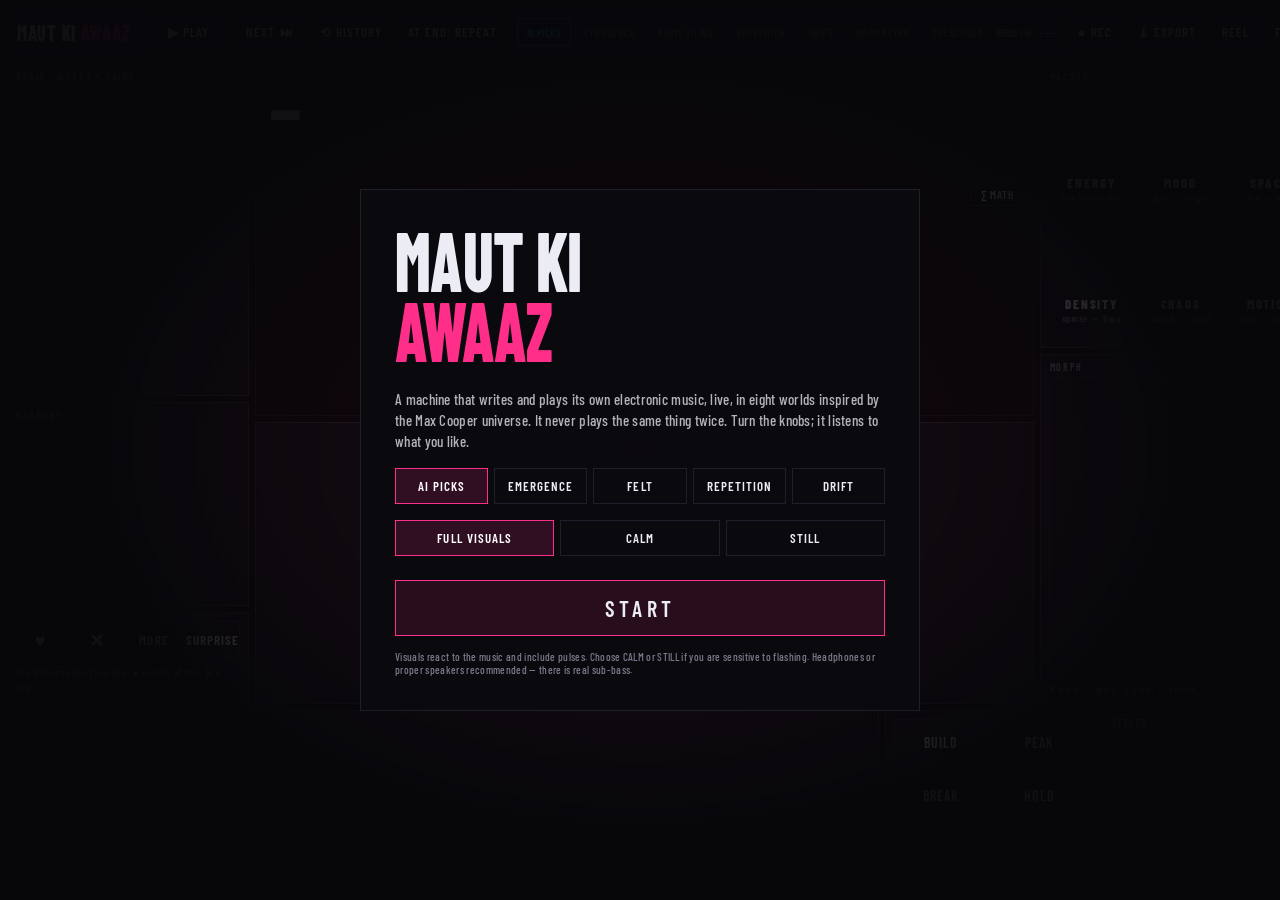
==== index.html @ 419766b1 "MATH view: fits one frame (no scrollbar), 5×2 grid scaled to the box, live per-frame numbers (interp" ====
<!doctype html>
<html lang="en">
<head>
<meta charset="utf-8">
<meta name="viewport" content="width=device-width, initial-scale=1">
<title>Maut ki Awaaz</title>
<link rel="stylesheet" href="css/fonts.css">
<style>
:root{
  --bg:#07070a; --panel:rgba(14,14,20,.74); --panel2:rgba(20,20,28,.86); --line:#1f1f2b; --ink:#ececf4; --dim:#7a7a8c; --hot:#ff2e88; --cyan:#22e5ff; --warn:#ffd23f;
  --f:'Barlow Condensed','Arial Narrow','Roboto Condensed',sans-serif; --m:'Space Mono',ui-monospace,monospace;
}
*{box-sizing:border-box;margin:0;padding:0}
html,body{height:100%;background:var(--bg);color:var(--ink);font-family:var(--f);overflow:hidden;user-select:none;-webkit-user-select:none}
button{font-family:var(--f);color:var(--ink);background:none;border:1px solid var(--line);cursor:pointer;letter-spacing:.08em;text-transform:uppercase;font-weight:600}
button:hover{border-color:rgba(255,255,255,.3)} button:focus-visible,input:focus-visible{outline:2px solid var(--cyan);outline-offset:2px}
button.on{border-color:var(--hot);color:#fff;background:rgba(255,46,136,.16)}
#field{position:fixed;inset:0;width:100vw;height:100vh;z-index:0;display:block}
#app{position:relative;z-index:1;height:100vh;display:grid;grid-template-rows:52px minmax(0,1fr) 118px 60px;gap:6px;padding:6px}
.pan{background:var(--panel);border:1px solid var(--line);position:relative;min-height:0;min-width:0;transition:border-color .25s}
.pan.bar-sweep{border-color:color-mix(in srgb,var(--hot) 45%,var(--line))}
.lab{position:absolute;top:6px;left:9px;font-size:10px;letter-spacing:.16em;color:var(--dim);font-weight:600;z-index:3;pointer-events:none}
canvas{display:block;width:100%;height:100%}
/* top bar */
#top{display:flex;align-items:center;gap:10px;padding:0 10px;background:var(--panel2);border:1px solid var(--line)}
#logo{font-weight:800;font-size:22px;letter-spacing:.04em;transform:scaleY(1.3);transform-origin:center;white-space:nowrap;margin-right:6px}
#logo b{color:var(--hot);font-weight:800}
#top .grp{display:flex;gap:6px;align-items:center}
#top button{height:34px;padding:0 12px;font-size:13px}
#play{min-width:84px}
.num{font-family:var(--m);font-variant-numeric:tabular-nums;font-size:12px;color:var(--ink);white-space:nowrap}
.num i{color:var(--dim);font-style:normal}
#worlds{display:flex;gap:3px;overflow-x:auto;scrollbar-width:none;flex:1;min-width:0}
#worlds::-webkit-scrollbar{display:none}
#worlds button{height:28px;padding:0 6px;font-size:11px;letter-spacing:.04em;white-space:nowrap;border-color:transparent;color:var(--dim)}
#worlds button.cur{color:#fff;border-color:var(--hot)}
#worlds button.pick{color:var(--cyan);border-color:rgba(34,229,255,.5)}
.sp{flex:1}
/* main */
#main{display:grid;grid-template-columns:clamp(220px,19vw,300px) minmax(0,1fr) clamp(250px,22vw,330px);gap:6px;min-height:0}
#left,#right{display:grid;gap:6px;min-height:0}
#left{grid-template-rows:minmax(0,1fr) minmax(170px,32%) auto}
#right{grid-template-rows:auto minmax(0,1fr)}
#center{display:grid;grid-template-rows:minmax(0,1.25fr) minmax(190px,1fr);gap:6px;min-height:0}
#hero{background:transparent;border-color:rgba(255,255,255,.06)}
#heroTxt{position:absolute;left:0;top:0;z-index:3;pointer-events:none;padding:12px 40px 14px 14px;background:linear-gradient(100deg,rgba(7,7,10,.78) 0%,rgba(7,7,10,.5) 65%,rgba(7,7,10,0) 100%)}
#secName{font-size:52px;font-weight:800;letter-spacing:-.01em;line-height:.9;transform:scaleY(1.32);transform-origin:top left;text-transform:uppercase;text-shadow:0 0 30px rgba(0,0,0,.6)}
#worldName{font-size:14px;letter-spacing:.22em;color:var(--hot);font-weight:600;margin-top:22px}
#worldDesc{font-size:13px;color:rgba(236,236,244,.7);letter-spacing:.06em;margin-top:2px}
#chordNow{font-family:var(--m);font-size:12px;color:var(--cyan);margin-top:8px}
#brain{position:absolute;inset:0;overflow:hidden;padding:24px 10px 8px;font-size:12.5px;line-height:1.35;-webkit-mask-image:linear-gradient(#000 75%,transparent);mask-image:linear-gradient(#000 75%,transparent)}
.bl{display:flex;gap:8px;padding:3px 0;border-bottom:1px solid rgba(255,255,255,.04);animation:fadeIn .3s}
.bl .bt{font-family:var(--m);font-size:10px;color:var(--dim);flex:none;padding-top:2px}
.bl.ai .bx{color:var(--hot)} .bl.sec .bx{color:#fff;font-weight:600;letter-spacing:.04em} .bl.you .bx{color:var(--cyan)}
@keyframes fadeIn{from{opacity:0;transform:translateX(-4px)}to{opacity:1}}
#taste{padding:8px;display:grid;grid-template-columns:1fr 1fr 1fr 1fr;gap:5px}
#taste button{height:38px;font-size:13px}
#taste .big{font-size:18px}
#learn{grid-column:1/-1;overflow:hidden;max-height:44px;font-size:11px;color:var(--dim);line-height:1.3;min-height:28px;padding-top:2px;letter-spacing:.03em}
#learn b{color:var(--ink);font-weight:600}
/* macros */
#macros{padding:22px 8px 22px;display:grid;grid-template-columns:repeat(3,minmax(0,1fr));gap:4px}
.knob{position:relative;text-align:center;min-width:0}
#macroHelp{position:absolute;left:8px;right:8px;bottom:5px;font-size:11px;color:var(--cyan);letter-spacing:.04em;white-space:nowrap;overflow:hidden;text-overflow:ellipsis;opacity:0;transition:opacity .15s;pointer-events:none}
#macroHelp.on{opacity:1}
.knob canvas{height:88px;touch-action:none;cursor:ns-resize}
.knob .kn{font-size:13px;font-weight:700;letter-spacing:.14em}
.knob .kd{font-size:10px;color:var(--dim);letter-spacing:.05em;height:13px;white-space:nowrap;overflow:hidden;text-overflow:ellipsis}
.knob input{position:absolute;opacity:0;pointer-events:none;width:1px;height:1px}
#xyWrap{padding:22px 8px 8px;display:flex;flex-direction:column}
#xy{flex:1;min-height:100px;touch-action:none;cursor:crosshair;border:1px solid rgba(255,255,255,.06)}
#xyNote{font-size:10px;color:var(--dim);padding-top:4px;letter-spacing:.05em}
/* bottom */
#bottom{display:grid;grid-template-columns:minmax(0,1fr) auto 150px 64px;gap:6px;min-height:0}
#strips{display:flex;gap:4px;padding:6px;overflow:hidden}
.strip{flex:1;min-width:52px;max-width:110px;border:1px solid rgba(255,255,255,.06);display:grid;grid-template-rows:auto 1fr auto;padding:4px;gap:3px;background:rgba(255,255,255,.015);transition:border-color .15s}
.strip.flash{border-color:var(--hot)}
.strip .sn{font-size:12px;font-weight:700;letter-spacing:.1em;white-space:nowrap;overflow:hidden}
.strip .sp2{font-size:9px;color:var(--dim);font-family:var(--m);white-space:nowrap;overflow:hidden;text-overflow:ellipsis}
.strip canvas{height:100%;min-height:20px}
.strip .sb{display:flex;gap:2px}
.strip .sb button{flex:1;height:20px;font-size:10px;padding:0;letter-spacing:0}
.strip.off{opacity:.42}
#nudges{display:grid;grid-template-columns:repeat(2,1fr);gap:5px;padding:8px;width:210px}
#nudges button{font-size:14px;height:auto}
#nudges button.q{border-color:var(--cyan);color:var(--cyan)}
#arc{grid-row:4}
/* gate */
#gate{position:fixed;inset:0;z-index:20;display:flex;align-items:center;justify-content:center;background:radial-gradient(ellipse at center,rgba(255,46,136,.08),rgba(7,7,10,.96) 60%)}
#gate .card{width:min(560px,92vw);padding:34px;border:1px solid var(--line);background:rgba(10,10,15,.92)}
#gate h1{font-size:64px;font-weight:800;line-height:.85;transform:scaleY(1.3);transform-origin:top left;letter-spacing:-.01em;margin-bottom:56px}
#gate h1 b{color:var(--hot)}
#gate p{color:rgba(236,236,244,.75);font-size:15px;line-height:1.4;letter-spacing:.02em;margin-bottom:14px}
#gate .row{display:flex;gap:6px;margin:16px 0}
#gate .row button{flex:1;height:36px;font-size:13px}
#go{width:100%;height:56px;font-size:22px;letter-spacing:.2em;border-color:var(--hot);background:rgba(255,46,136,.12);margin-top:8px}
#gate small{display:block;color:var(--dim);font-size:11px;margin-top:14px;letter-spacing:.03em}
#endWarn{position:absolute;right:110px;top:14px;z-index:4;padding:7px 12px;background:rgba(7,7,10,.9);border:1px solid var(--hot);color:#fff;font-size:14px;font-weight:700;letter-spacing:.08em;opacity:0;transition:opacity .3s;pointer-events:none;animation:pulse 1s infinite alternate}
#endWarn.on{opacity:1}
@keyframes pulse{from{border-color:var(--hot)}to{border-color:rgba(255,255,255,.2)}}
#hist{position:fixed;top:56px;left:300px;z-index:14;width:330px;max-height:65vh;overflow:auto;background:rgba(10,10,15,.97);border:1px solid var(--line);display:none;padding:6px}
#hist.open{display:block}
#hist .hh{font-size:10px;letter-spacing:.16em;color:var(--dim);padding:4px 6px 8px}
#hist .hi{display:block;width:100%;text-align:left;padding:7px 8px;margin-bottom:3px;border-color:rgba(255,255,255,.06);text-transform:none;letter-spacing:.02em}
#hist .hi b{display:block;font-size:14px;letter-spacing:.08em}
#hist .hi span{font-family:var(--m);font-size:10px;color:var(--dim);font-weight:400}
#hist .hi.cur{border-color:var(--hot)}
#hist .hi.empty{color:var(--dim);font-size:12px;padding:10px}
#hero.mathmode #worldDesc,#hero.mathmode #chordNow{display:none}
#mathBtn{position:absolute;right:8px;top:calc(42% - 30px);z-index:5;height:24px;padding:0 10px;font-size:11px;background:rgba(7,7,10,.85)}
#math{position:absolute;left:0;right:0;top:42%;bottom:0;z-index:3;display:none;container-type:size;grid-template-columns:repeat(4,minmax(0,1fr)) minmax(0,1.35fr);grid-template-rows:repeat(2,minmax(0,1fr));overflow:hidden;background:linear-gradient(rgba(7,7,10,.62),rgba(7,7,10,.88));border-top:1px solid var(--line);font-family:var(--m);padding:4px 0 2px;font-size:clamp(8px,min(.82cqw,6.4cqh),11.5px);line-height:1.34}
#math.on{display:grid}
#math .mc{padding:0 8px;border-right:1px solid rgba(255,255,255,.06);min-width:0;min-height:0;overflow:hidden}
#math .mc:nth-child(n+6){border-top:1px solid rgba(255,255,255,.06);padding-top:2px}
#math .mc.vv{grid-column:5;grid-row:1 / span 2;border-right:0}
#math .mc.w2{grid-column:span 2}
#math h5{font-family:var(--f);font-size:1.05em;font-weight:700;letter-spacing:.12em;color:var(--cyan);margin-bottom:1px;white-space:nowrap;overflow:hidden}
#math p{white-space:nowrap;overflow:hidden;text-overflow:ellipsis;color:rgba(236,236,244,.42)}
#math p.xl{font-size:1.9em;line-height:1.05;letter-spacing:-.02em}
#math .rawg{display:grid;grid-template-columns:repeat(2,minmax(0,1fr));column-gap:6px}
#math b{color:#fff;font-weight:700;font-variant-numeric:tabular-nums}
#math b.c{color:var(--hot);text-shadow:0 0 8px var(--hot)}
#math i{color:var(--cyan);font-style:normal;font-weight:700;opacity:.85}
#math sup,#math sub{font-size:.75em;line-height:0}
#math span.on{color:#fff} #math span.off{color:rgba(236,236,244,.3)}
/* toast / export */
#toast{position:fixed;left:50%;bottom:86px;transform:translateX(-50%);z-index:15;padding:10px 16px;background:rgba(10,10,15,.95);border:1px solid var(--hot);font-size:14px;letter-spacing:.05em;opacity:0;transition:opacity .3s;pointer-events:none}
#toast.show{opacity:1}
/* reel */
#reel{position:fixed;inset:0;z-index:12;background:#000;display:none;align-items:center;justify-content:center}
#reel.show{display:flex}
#reelCv{height:100vh;width:calc(100vh * 9 / 16);max-width:100vw}
#reelBar{position:fixed;top:10px;right:10px;display:flex;gap:6px;z-index:13}
#reelBar button{height:32px;padding:0 12px;background:rgba(0,0,0,.6)}
body.idle #app .pan:not(#hero),body.idle #top{opacity:.35;transition:opacity 1.2s}
body:not(.idle) #app .pan,body:not(.idle) #top{transition:opacity .2s}
@media (max-width:1500px){#keyTxt{display:none}#logo{font-size:18px}#top .num i{display:none}#top button{padding:0 9px}}
@media (max-width:1100px){#left{display:none}#main{grid-template-columns:minmax(0,1fr) 270px}}
</style>
</head>
<body>
<canvas id="field"></canvas>
<div id="app">
  <div id="top">
    <div id="logo">MAUT KI <b>AWAAZ</b></div>
    <div class="grp"><button id="play" title="Space">▶ PLAY</button><button id="next" title="N — next piece now">NEXT ⏭</button><button id="histBtn" title="every piece you heard — click one to bring it back exactly">⟲ HISTORY</button><button id="endMode">AT END: REPEAT</button></div>
    <div id="worlds" role="group" aria-label="worlds"></div>
    <div class="grp"><span class="num" id="clock"><i>BAR</i> 000:0</span><span class="num" id="bpm"><i>BPM</i> ---</span><span class="num" id="keyTxt"><i>KEY</i> --</span></div>
    <div class="grp"><button id="rec" title="record what you hear (WAV)">● REC</button><button id="export" title="render this whole piece to WAV">⤓ EXPORT</button><button id="reelBtn" title="R — 9:16 visual for reels">REEL</button><button id="mode" title="V — visual intensity">FULL</button></div>
  </div>
  <div id="main">
    <div id="left">
      <div class="pan"><div class="lab">BRAIN · WHAT I'M DOING</div><div id="brain"></div></div>
      <div class="pan"><div class="lab">HARMONY</div><canvas id="wheel"></canvas></div>
      <div class="pan" id="taste"><button id="like" class="big" title="L — I like this">♥</button><button id="skip" class="big" title="X — skip">✕</button><button id="more" title="more like this">MORE</button><button id="surprise" title="surprise me">SURPRISE</button><div id="learn">The AI learns what you like: ♥ = more of this, ✕ = skip.</div></div>
    </div>
    <div id="center">
      <div class="pan" id="hero"><canvas id="heroCv"></canvas><div id="math"></div><button id="mathBtn" title="M — show the live math inside the engine">∑ MATH</button><div id="endWarn"></div><div id="heroTxt"><div id="secName">—</div><div id="worldName"></div><div id="worldDesc"></div><div id="chordNow"></div></div></div>
      <div class="pan"><canvas id="lanes"></canvas></div>
    </div>
    <div id="right">
      <div class="pan"><div class="lab">MACROS</div><div id="macros"></div><div id="macroHelp"></div></div>
      <div class="pan" id="xyWrap"><div class="lab">MORPH</div><canvas id="xy"></canvas><div id="xyNote">X: warm → glass · Y: clean → broken</div></div>
    </div>
  </div>
  <div id="bottom">
    <div class="pan" id="strips"></div>
    <div class="pan" id="nudges"><button data-n="build" title="B">BUILD</button><button data-n="peak" title="P">PEAK</button><button data-n="break" title="K">BREAK</button><button data-n="hold" title="H">HOLD</button></div>
    <div class="pan"><div class="lab">STEREO</div><canvas id="gonio"></canvas></div>
    <div class="pan"><canvas id="meter"></canvas></div>
  </div>
  <div class="pan" id="arcP"><canvas id="arc"></canvas></div>
</div>
<div id="gate"><div class="card">
  <h1>MAUT KI<br><b>AWAAZ</b></h1>
  <p>A machine that writes and plays its own electronic music, live, in eight worlds inspired by the Max Cooper universe. It never plays the same thing twice. Turn the knobs; it listens to what you like.</p>
  <div class="row" id="gateWorlds"></div>
  <div class="row"><button data-m="FULL" class="on">FULL VISUALS</button><button data-m="CALM">CALM</button><button data-m="STILL">STILL</button></div>
  <button id="go">START</button>
  <small>Visuals react to the music and include pulses. Choose CALM or STILL if you are sensitive to flashing. Headphones or proper speakers recommended — there is real sub-bass.</small>
</div></div>
<div id="reel"><canvas id="reelCv"></canvas><div id="reelBar"><button id="reelRec">● RECORD VIDEO</button><button id="reelExit">EXIT</button></div></div>
<div id="hist"><div class="hh">HISTORY · click to bring a piece back</div><div id="histList"></div></div>
<div id="toast"></div>
<script src="js/engine/00-util.js"></script>
<script src="js/engine/10-dsp.js"></script>
<script src="js/engine/20-drums.js"></script>
<script src="js/engine/21-synth.js"></script>
<script src="js/engine/22-fx.js"></script>
<script src="js/engine/25-inst.js"></script>
<script src="js/engine/30-mixer.js"></script>
<script src="js/engine/40-theory.js"></script>
<script src="js/engine/50-parts.js"></script>
<script src="js/engine/55-composer.js"></script>
<script src="js/engine/58-target.js"></script>
<script src="js/engine/59-norm.js"></script>
<script src="js/engine/60-worlds.js"></script>
<script src="js/engine/80-engine.js"></script>
<script src="js/ui/host.js"></script>
<script src="js/ui/ai.js"></script>
<script src="js/ui/viz.js"></script>
<script src="js/ui/reel.js"></script>
<script src="js/ui/mathview.js"></script>
<script src="js/ui/app.js"></script>
</body>
</html>
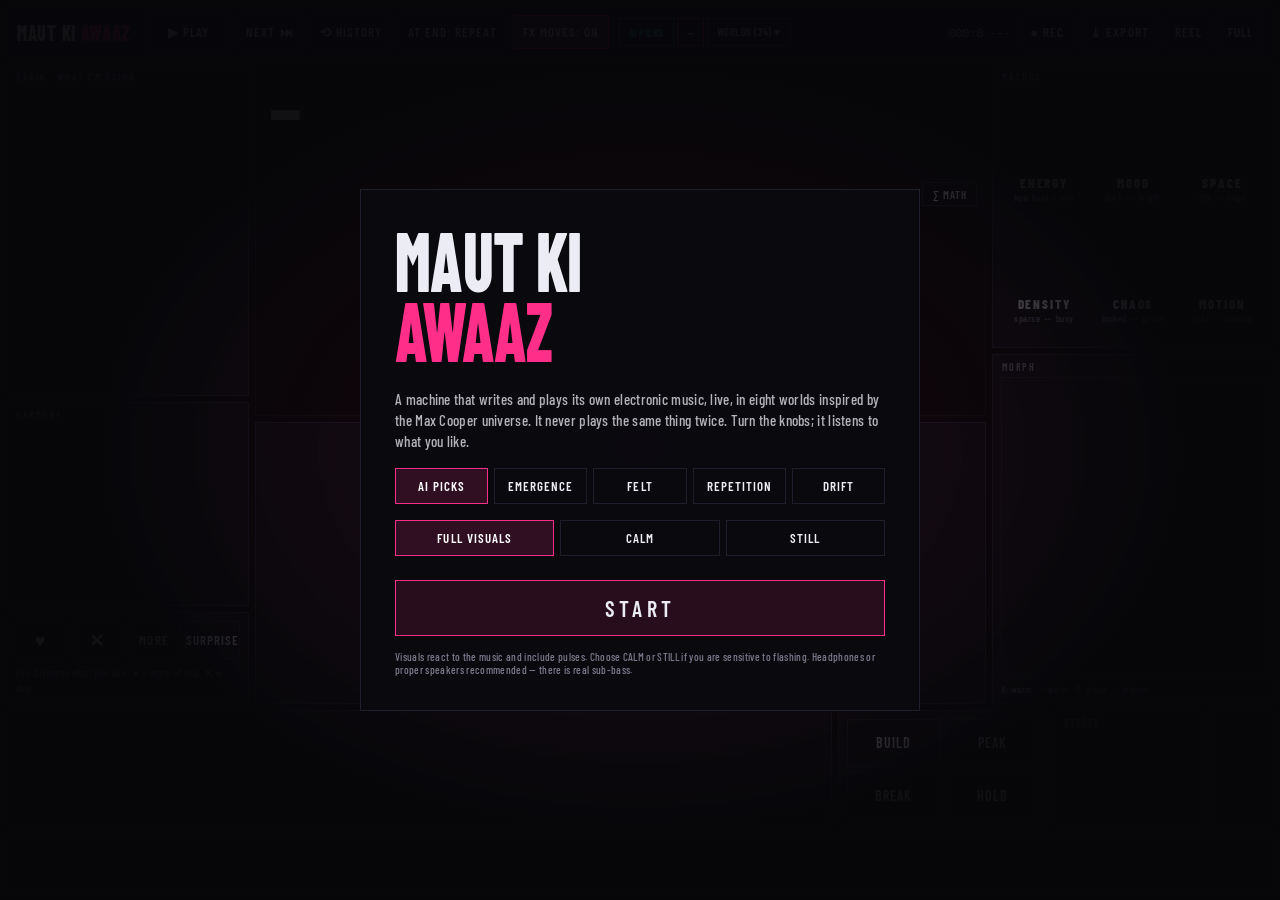
==== commit 0c045d86: "v2 (built on top of v1): 16 new worlds, new effects (granular, shimmer, reverse delay, freq shifter," ====
--- a/index.html
+++ b/index.html
@@ -123,6 +123,17 @@
 #math i{color:var(--cyan);font-style:normal;font-weight:700;opacity:.85}
 #math sup,#math sub{font-size:.75em;line-height:0}
 #math span.on{color:#fff} #math span.off{color:rgba(236,236,244,.3)}
+#wpop{position:fixed;top:56px;left:50%;transform:translateX(-50%);z-index:14;width:min(980px,94vw);max-height:78vh;overflow:auto;background:rgba(10,10,15,.97);border:1px solid var(--line);display:none;padding:10px}
+#wpop.open{display:block}
+#wpop .wh{font-size:11px;letter-spacing:.18em;color:var(--dim);padding:6px 4px}
+#wpop .wg{display:grid;grid-template-columns:repeat(auto-fill,minmax(210px,1fr));gap:5px;margin-bottom:8px}
+#wpop .wi{text-align:left;padding:8px 10px;text-transform:none;letter-spacing:.02em;border-color:rgba(255,255,255,.07);display:flex;flex-direction:column;gap:2px}
+#wpop .wi b{font-size:16px;letter-spacing:.08em}
+#wpop .wi span{font-size:12px;color:rgba(236,236,244,.75);font-weight:500}
+#wpop .wi i{font-size:10px;color:var(--dim);font-style:normal;font-family:var(--m);font-weight:400}
+#wpop .wi.cur{border-color:var(--hot)}
+#worlds button.cur{color:#fff}
+#worldsBtn{color:#fff!important;border-color:rgba(255,255,255,.25)!important}
 /* toast / export */
 #toast{position:fixed;left:50%;bottom:86px;transform:translateX(-50%);z-index:15;padding:10px 16px;background:rgba(10,10,15,.95);border:1px solid var(--hot);font-size:14px;letter-spacing:.05em;opacity:0;transition:opacity .3s;pointer-events:none}
 #toast.show{opacity:1}
@@ -132,8 +143,6 @@
 #reelCv{height:100vh;width:calc(100vh * 9 / 16);max-width:100vw}
 #reelBar{position:fixed;top:10px;right:10px;display:flex;gap:6px;z-index:13}
 #reelBar button{height:32px;padding:0 12px;background:rgba(0,0,0,.6)}
-body.idle #app .pan:not(#hero),body.idle #top{opacity:.35;transition:opacity 1.2s}
-body:not(.idle) #app .pan,body:not(.idle) #top{transition:opacity .2s}
 @media (max-width:1500px){#keyTxt{display:none}#logo{font-size:18px}#top .num i{display:none}#top button{padding:0 9px}}
 @media (max-width:1100px){#left{display:none}#main{grid-template-columns:minmax(0,1fr) 270px}}
 </style>
@@ -143,7 +152,7 @@
 <div id="app">
   <div id="top">
     <div id="logo">MAUT KI <b>AWAAZ</b></div>
-    <div class="grp"><button id="play" title="Space">▶ PLAY</button><button id="next" title="N — next piece now">NEXT ⏭</button><button id="histBtn" title="every piece you heard — click one to bring it back exactly">⟲ HISTORY</button><button id="endMode">AT END: REPEAT</button></div>
+    <div class="grp"><button id="play" title="Space">▶ PLAY</button><button id="next" title="N — next piece now">NEXT ⏭</button><button id="histBtn" title="every piece you heard — click one to bring it back exactly">⟲ HISTORY</button><button id="endMode">AT END: REPEAT</button><button id="fxBtn" class="on">FX MOVES: ON</button></div>
     <div id="worlds" role="group" aria-label="worlds"></div>
     <div class="grp"><span class="num" id="clock"><i>BAR</i> 000:0</span><span class="num" id="bpm"><i>BPM</i> ---</span><span class="num" id="keyTxt"><i>KEY</i> --</span></div>
     <div class="grp"><button id="rec" title="record what you hear (WAV)">● REC</button><button id="export" title="render this whole piece to WAV">⤓ EXPORT</button><button id="reelBtn" title="R — 9:16 visual for reels">REEL</button><button id="mode" title="V — visual intensity">FULL</button></div>
@@ -180,6 +189,7 @@
   <small>Visuals react to the music and include pulses. Choose CALM or STILL if you are sensitive to flashing. Headphones or proper speakers recommended — there is real sub-bass.</small>
 </div></div>
 <div id="reel"><canvas id="reelCv"></canvas><div id="reelBar"><button id="reelRec">● RECORD VIDEO</button><button id="reelExit">EXIT</button></div></div>
+<div id="wpop"><div id="wgrid"></div></div>
 <div id="hist"><div class="hh">HISTORY · click to bring a piece back</div><div id="histList"></div></div>
 <div id="toast"></div>
 <script src="js/engine/00-util.js"></script>
@@ -187,14 +197,19 @@
 <script src="js/engine/20-drums.js"></script>
 <script src="js/engine/21-synth.js"></script>
 <script src="js/engine/22-fx.js"></script>
+<script src="js/engine/23-fx2.js"></script>
+<script src="js/engine/24-synth2.js"></script>
 <script src="js/engine/25-inst.js"></script>
 <script src="js/engine/30-mixer.js"></script>
 <script src="js/engine/40-theory.js"></script>
 <script src="js/engine/50-parts.js"></script>
+<script src="js/engine/51-parts2.js"></script>
 <script src="js/engine/55-composer.js"></script>
+<script src="js/engine/56-moves.js"></script>
 <script src="js/engine/58-target.js"></script>
 <script src="js/engine/59-norm.js"></script>
 <script src="js/engine/60-worlds.js"></script>
+<script src="js/engine/61-worlds2.js"></script>
 <script src="js/engine/80-engine.js"></script>
 <script src="js/ui/host.js"></script>
 <script src="js/ui/ai.js"></script>
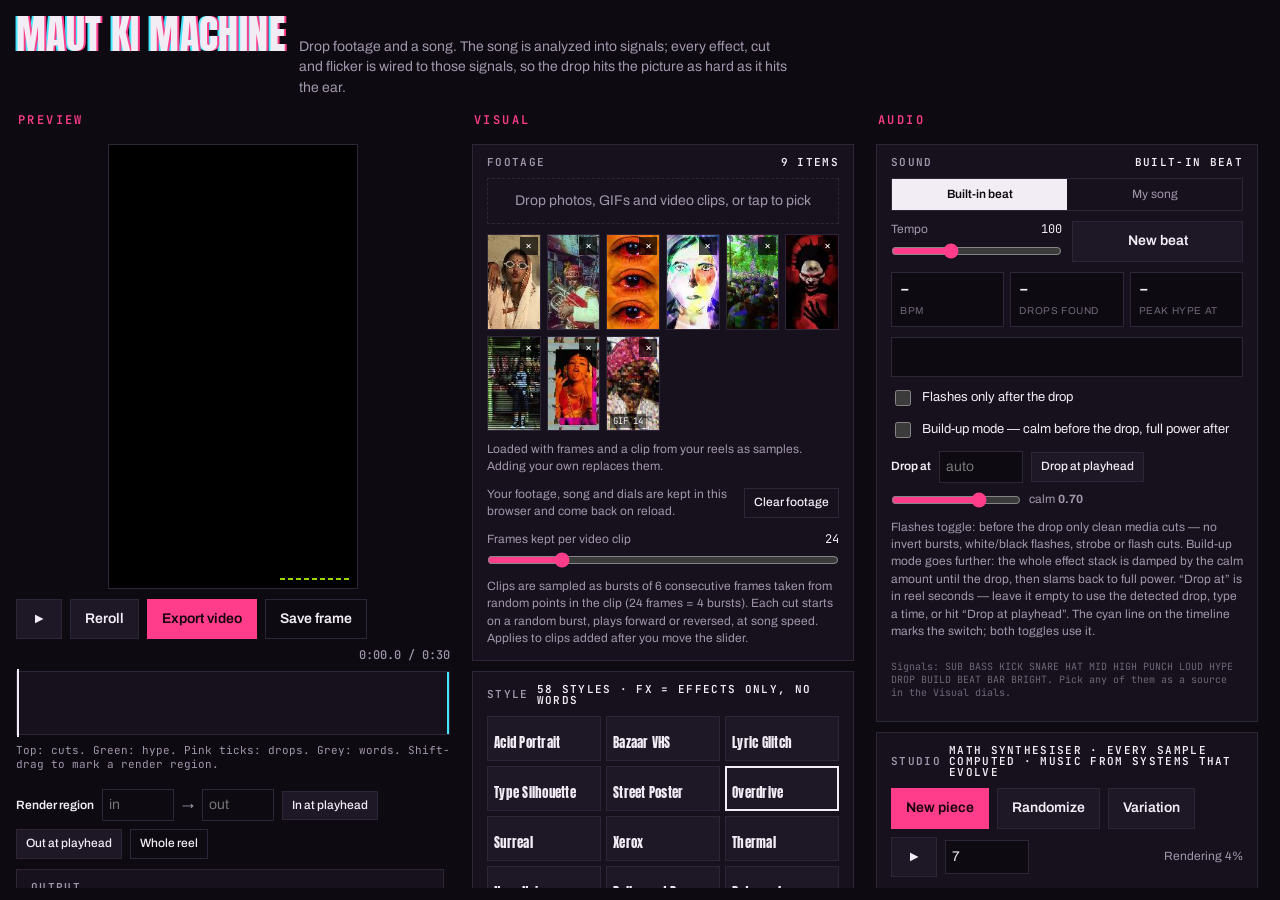
==== commit b6a7071d: "Reference-reel styles round 2: Ice Strip (letterboxed band, glowing inset, stretched-pixel bars, fla" ====
--- a/index.html
+++ b/index.html
@@ -2,220 +2,271 @@
 <html lang="en">
 <head>
 <meta charset="utf-8">
-<meta name="viewport" content="width=device-width, initial-scale=1">
-<title>Maut ki Awaaz</title>
-<link rel="stylesheet" href="css/fonts.css">
-<style>
-:root{
-  --bg:#07070a; --panel:rgba(14,14,20,.74); --panel2:rgba(20,20,28,.86); --line:#1f1f2b; --ink:#ececf4; --dim:#7a7a8c; --hot:#ff2e88; --cyan:#22e5ff; --warn:#ffd23f;
-  --f:'Barlow Condensed','Arial Narrow','Roboto Condensed',sans-serif; --m:'Space Mono',ui-monospace,monospace;
-}
-*{box-sizing:border-box;margin:0;padding:0}
-html,body{height:100%;background:var(--bg);color:var(--ink);font-family:var(--f);overflow:hidden;user-select:none;-webkit-user-select:none}
-button{font-family:var(--f);color:var(--ink);background:none;border:1px solid var(--line);cursor:pointer;letter-spacing:.08em;text-transform:uppercase;font-weight:600}
-button:hover{border-color:rgba(255,255,255,.3)} button:focus-visible,input:focus-visible{outline:2px solid var(--cyan);outline-offset:2px}
-button.on{border-color:var(--hot);color:#fff;background:rgba(255,46,136,.16)}
-#field{position:fixed;inset:0;width:100vw;height:100vh;z-index:0;display:block}
-#app{position:relative;z-index:1;height:100vh;display:grid;grid-template-rows:52px minmax(0,1fr) 118px 60px;gap:6px;padding:6px}
-.pan{background:var(--panel);border:1px solid var(--line);position:relative;min-height:0;min-width:0;transition:border-color .25s}
-.pan.bar-sweep{border-color:color-mix(in srgb,var(--hot) 45%,var(--line))}
-.lab{position:absolute;top:6px;left:9px;font-size:10px;letter-spacing:.16em;color:var(--dim);font-weight:600;z-index:3;pointer-events:none}
-canvas{display:block;width:100%;height:100%}
-/* top bar */
-#top{display:flex;align-items:center;gap:10px;padding:0 10px;background:var(--panel2);border:1px solid var(--line)}
-#logo{font-weight:800;font-size:22px;letter-spacing:.04em;transform:scaleY(1.3);transform-origin:center;white-space:nowrap;margin-right:6px}
-#logo b{color:var(--hot);font-weight:800}
-#top .grp{display:flex;gap:6px;align-items:center}
-#top button{height:34px;padding:0 12px;font-size:13px}
-#play{min-width:84px}
-.num{font-family:var(--m);font-variant-numeric:tabular-nums;font-size:12px;color:var(--ink);white-space:nowrap}
-.num i{color:var(--dim);font-style:normal}
-#worlds{display:flex;gap:3px;overflow-x:auto;scrollbar-width:none;flex:1;min-width:0}
-#worlds::-webkit-scrollbar{display:none}
-#worlds button{height:28px;padding:0 6px;font-size:11px;letter-spacing:.04em;white-space:nowrap;border-color:transparent;color:var(--dim)}
-#worlds button.cur{color:#fff;border-color:var(--hot)}
-#worlds button.pick{color:var(--cyan);border-color:rgba(34,229,255,.5)}
-.sp{flex:1}
-/* main */
-#main{display:grid;grid-template-columns:clamp(220px,19vw,300px) minmax(0,1fr) clamp(250px,22vw,330px);gap:6px;min-height:0}
-#left,#right{display:grid;gap:6px;min-height:0}
-#left{grid-template-rows:minmax(0,1fr) minmax(170px,32%) auto}
-#right{grid-template-rows:auto minmax(0,1fr)}
-#center{display:grid;grid-template-rows:minmax(0,1.25fr) minmax(190px,1fr);gap:6px;min-height:0}
-#hero{background:transparent;border-color:rgba(255,255,255,.06)}
-#heroTxt{position:absolute;left:0;top:0;z-index:3;pointer-events:none;padding:12px 40px 14px 14px;background:linear-gradient(100deg,rgba(7,7,10,.78) 0%,rgba(7,7,10,.5) 65%,rgba(7,7,10,0) 100%)}
-#secName{font-size:52px;font-weight:800;letter-spacing:-.01em;line-height:.9;transform:scaleY(1.32);transform-origin:top left;text-transform:uppercase;text-shadow:0 0 30px rgba(0,0,0,.6)}
-#worldName{font-size:14px;letter-spacing:.22em;color:var(--hot);font-weight:600;margin-top:22px}
-#worldDesc{font-size:13px;color:rgba(236,236,244,.7);letter-spacing:.06em;margin-top:2px}
-#chordNow{font-family:var(--m);font-size:12px;color:var(--cyan);margin-top:8px}
-#brain{position:absolute;inset:0;overflow:hidden;padding:24px 10px 8px;font-size:12.5px;line-height:1.35;-webkit-mask-image:linear-gradient(#000 75%,transparent);mask-image:linear-gradient(#000 75%,transparent)}
-.bl{display:flex;gap:8px;padding:3px 0;border-bottom:1px solid rgba(255,255,255,.04);animation:fadeIn .3s}
-.bl .bt{font-family:var(--m);font-size:10px;color:var(--dim);flex:none;padding-top:2px}
-.bl.ai .bx{color:var(--hot)} .bl.sec .bx{color:#fff;font-weight:600;letter-spacing:.04em} .bl.you .bx{color:var(--cyan)}
-@keyframes fadeIn{from{opacity:0;transform:translateX(-4px)}to{opacity:1}}
-#taste{padding:8px;display:grid;grid-template-columns:1fr 1fr 1fr 1fr;gap:5px}
-#taste button{height:38px;font-size:13px}
-#taste .big{font-size:18px}
-#learn{grid-column:1/-1;overflow:hidden;max-height:44px;font-size:11px;color:var(--dim);line-height:1.3;min-height:28px;padding-top:2px;letter-spacing:.03em}
-#learn b{color:var(--ink);font-weight:600}
-/* macros */
-#macros{padding:22px 8px 22px;display:grid;grid-template-columns:repeat(3,minmax(0,1fr));gap:4px}
-.knob{position:relative;text-align:center;min-width:0}
-#macroHelp{position:absolute;left:8px;right:8px;bottom:5px;font-size:11px;color:var(--cyan);letter-spacing:.04em;white-space:nowrap;overflow:hidden;text-overflow:ellipsis;opacity:0;transition:opacity .15s;pointer-events:none}
-#macroHelp.on{opacity:1}
-.knob canvas{height:88px;touch-action:none;cursor:ns-resize}
-.knob .kn{font-size:13px;font-weight:700;letter-spacing:.14em}
-.knob .kd{font-size:10px;color:var(--dim);letter-spacing:.05em;height:13px;white-space:nowrap;overflow:hidden;text-overflow:ellipsis}
-.knob input{position:absolute;opacity:0;pointer-events:none;width:1px;height:1px}
-#xyWrap{padding:22px 8px 8px;display:flex;flex-direction:column}
-#xy{flex:1;min-height:100px;touch-action:none;cursor:crosshair;border:1px solid rgba(255,255,255,.06)}
-#xyNote{font-size:10px;color:var(--dim);padding-top:4px;letter-spacing:.05em}
-/* bottom */
-#bottom{display:grid;grid-template-columns:minmax(0,1fr) auto 150px 64px;gap:6px;min-height:0}
-#strips{display:flex;gap:4px;padding:6px;overflow:hidden}
-.strip{flex:1;min-width:52px;max-width:110px;border:1px solid rgba(255,255,255,.06);display:grid;grid-template-rows:auto 1fr auto;padding:4px;gap:3px;background:rgba(255,255,255,.015);transition:border-color .15s}
-.strip.flash{border-color:var(--hot)}
-.strip .sn{font-size:12px;font-weight:700;letter-spacing:.1em;white-space:nowrap;overflow:hidden}
-.strip .sp2{font-size:9px;color:var(--dim);font-family:var(--m);white-space:nowrap;overflow:hidden;text-overflow:ellipsis}
-.strip canvas{height:100%;min-height:20px}
-.strip .sb{display:flex;gap:2px}
-.strip .sb button{flex:1;height:20px;font-size:10px;padding:0;letter-spacing:0}
-.strip.off{opacity:.42}
-#nudges{display:grid;grid-template-columns:repeat(2,1fr);gap:5px;padding:8px;width:210px}
-#nudges button{font-size:14px;height:auto}
-#nudges button.q{border-color:var(--cyan);color:var(--cyan)}
-#arc{grid-row:4}
-/* gate */
-#gate{position:fixed;inset:0;z-index:20;display:flex;align-items:center;justify-content:center;background:radial-gradient(ellipse at center,rgba(255,46,136,.08),rgba(7,7,10,.96) 60%)}
-#gate .card{width:min(560px,92vw);padding:34px;border:1px solid var(--line);background:rgba(10,10,15,.92)}
-#gate h1{font-size:64px;font-weight:800;line-height:.85;transform:scaleY(1.3);transform-origin:top left;letter-spacing:-.01em;margin-bottom:56px}
-#gate h1 b{color:var(--hot)}
-#gate p{color:rgba(236,236,244,.75);font-size:15px;line-height:1.4;letter-spacing:.02em;margin-bottom:14px}
-#gate .row{display:flex;gap:6px;margin:16px 0}
-#gate .row button{flex:1;height:36px;font-size:13px}
-#go{width:100%;height:56px;font-size:22px;letter-spacing:.2em;border-color:var(--hot);background:rgba(255,46,136,.12);margin-top:8px}
-#gate small{display:block;color:var(--dim);font-size:11px;margin-top:14px;letter-spacing:.03em}
-#endWarn{position:absolute;right:110px;top:14px;z-index:4;padding:7px 12px;background:rgba(7,7,10,.9);border:1px solid var(--hot);color:#fff;font-size:14px;font-weight:700;letter-spacing:.08em;opacity:0;transition:opacity .3s;pointer-events:none;animation:pulse 1s infinite alternate}
-#endWarn.on{opacity:1}
-@keyframes pulse{from{border-color:var(--hot)}to{border-color:rgba(255,255,255,.2)}}
-#hist{position:fixed;top:56px;left:300px;z-index:14;width:330px;max-height:65vh;overflow:auto;background:rgba(10,10,15,.97);border:1px solid var(--line);display:none;padding:6px}
-#hist.open{display:block}
-#hist .hh{font-size:10px;letter-spacing:.16em;color:var(--dim);padding:4px 6px 8px}
-#hist .hi{display:block;width:100%;text-align:left;padding:7px 8px;margin-bottom:3px;border-color:rgba(255,255,255,.06);text-transform:none;letter-spacing:.02em}
-#hist .hi b{display:block;font-size:14px;letter-spacing:.08em}
-#hist .hi span{font-family:var(--m);font-size:10px;color:var(--dim);font-weight:400}
-#hist .hi.cur{border-color:var(--hot)}
-#hist .hi.empty{color:var(--dim);font-size:12px;padding:10px}
-#hero.mathmode #worldDesc,#hero.mathmode #chordNow{display:none}
-#mathBtn{position:absolute;right:8px;top:calc(42% - 30px);z-index:5;height:24px;padding:0 10px;font-size:11px;background:rgba(7,7,10,.85)}
-#math{position:absolute;left:0;right:0;top:42%;bottom:0;z-index:3;display:none;container-type:size;grid-template-columns:repeat(4,minmax(0,1fr)) minmax(0,1.35fr);grid-template-rows:repeat(2,minmax(0,1fr));overflow:hidden;background:linear-gradient(rgba(7,7,10,.62),rgba(7,7,10,.88));border-top:1px solid var(--line);font-family:var(--m);padding:4px 0 2px;font-size:clamp(8px,min(.82cqw,6.4cqh),11.5px);line-height:1.34}
-#math.on{display:grid}
-#math .mc{padding:0 8px;border-right:1px solid rgba(255,255,255,.06);min-width:0;min-height:0;overflow:hidden}
-#math .mc:nth-child(n+6){border-top:1px solid rgba(255,255,255,.06);padding-top:2px}
-#math .mc.vv{grid-column:5;grid-row:1 / span 2;border-right:0}
-#math .mc.w2{grid-column:span 2}
-#math h5{font-family:var(--f);font-size:1.05em;font-weight:700;letter-spacing:.12em;color:var(--cyan);margin-bottom:1px;white-space:nowrap;overflow:hidden}
-#math p{white-space:nowrap;overflow:hidden;text-overflow:ellipsis;color:rgba(236,236,244,.42)}
-#math p.xl{font-size:1.9em;line-height:1.05;letter-spacing:-.02em}
-#math .rawg{display:grid;grid-template-columns:repeat(2,minmax(0,1fr));column-gap:6px}
-#math b{color:#fff;font-weight:700;font-variant-numeric:tabular-nums}
-#math b.c{color:var(--hot);text-shadow:0 0 8px var(--hot)}
-#math i{color:var(--cyan);font-style:normal;font-weight:700;opacity:.85}
-#math sup,#math sub{font-size:.75em;line-height:0}
-#math span.on{color:#fff} #math span.off{color:rgba(236,236,244,.3)}
-#wpop{position:fixed;top:56px;left:50%;transform:translateX(-50%);z-index:14;width:min(980px,94vw);max-height:78vh;overflow:auto;background:rgba(10,10,15,.97);border:1px solid var(--line);display:none;padding:10px}
-#wpop.open{display:block}
-#wpop .wh{font-size:11px;letter-spacing:.18em;color:var(--dim);padding:6px 4px}
-#wpop .wg{display:grid;grid-template-columns:repeat(auto-fill,minmax(210px,1fr));gap:5px;margin-bottom:8px}
-#wpop .wi{text-align:left;padding:8px 10px;text-transform:none;letter-spacing:.02em;border-color:rgba(255,255,255,.07);display:flex;flex-direction:column;gap:2px}
-#wpop .wi b{font-size:16px;letter-spacing:.08em}
-#wpop .wi span{font-size:12px;color:rgba(236,236,244,.75);font-weight:500}
-#wpop .wi i{font-size:10px;color:var(--dim);font-style:normal;font-family:var(--m);font-weight:400}
-#wpop .wi.cur{border-color:var(--hot)}
-#worlds button.cur{color:#fff}
-#worldsBtn{color:#fff!important;border-color:rgba(255,255,255,.25)!important}
-/* toast / export */
-#toast{position:fixed;left:50%;bottom:86px;transform:translateX(-50%);z-index:15;padding:10px 16px;background:rgba(10,10,15,.95);border:1px solid var(--hot);font-size:14px;letter-spacing:.05em;opacity:0;transition:opacity .3s;pointer-events:none}
-#toast.show{opacity:1}
-/* reel */
-#reel{position:fixed;inset:0;z-index:12;background:#000;display:none;align-items:center;justify-content:center}
-#reel.show{display:flex}
-#reelCv{height:100vh;width:calc(100vh * 9 / 16);max-width:100vw}
-#reelBar{position:fixed;top:10px;right:10px;display:flex;gap:6px;z-index:13}
-#reelBar button{height:32px;padding:0 12px;background:rgba(0,0,0,.6)}
-@media (max-width:1500px){#keyTxt{display:none}#logo{font-size:18px}#top .num i{display:none}#top button{padding:0 9px}}
-@media (max-width:1100px){#left{display:none}#main{grid-template-columns:minmax(0,1fr) 270px}}
-</style>
+<meta name="viewport" content="width=device-width,initial-scale=1,viewport-fit=cover">
+<title>Maut ki machine</title>
+<meta name="claude:viewport-fit-sides" content="cover">
+<link rel="preconnect" href="https://fonts.googleapis.com">
+<link rel="preconnect" href="https://fonts.gstatic.com" crossorigin>
+<link id="fontlink" rel="stylesheet" href="">
+<link rel="stylesheet" href="css/app.css">
 </head>
 <body>
-<canvas id="field"></canvas>
-<div id="app">
-  <div id="top">
-    <div id="logo">MAUT KI <b>AWAAZ</b></div>
-    <div class="grp"><button id="play" title="Space">▶ PLAY</button><button id="next" title="N — next piece now">NEXT ⏭</button><button id="histBtn" title="every piece you heard — click one to bring it back exactly">⟲ HISTORY</button><button id="endMode">AT END: REPEAT</button><button id="fxBtn" class="on">FX MOVES: ON</button></div>
-    <div id="worlds" role="group" aria-label="worlds"></div>
-    <div class="grp"><span class="num" id="clock"><i>BAR</i> 000:0</span><span class="num" id="bpm"><i>BPM</i> ---</span><span class="num" id="keyTxt"><i>KEY</i> --</span></div>
-    <div class="grp"><button id="rec" title="record what you hear (WAV)">● REC</button><button id="export" title="render this whole piece to WAV">⤓ EXPORT</button><button id="reelBtn" title="R — 9:16 visual for reels">REEL</button><button id="mode" title="V — visual intensity">FULL</button></div>
-  </div>
-  <div id="main">
-    <div id="left">
-      <div class="pan"><div class="lab">BRAIN · WHAT I'M DOING</div><div id="brain"></div></div>
-      <div class="pan"><div class="lab">HARMONY</div><canvas id="wheel"></canvas></div>
-      <div class="pan" id="taste"><button id="like" class="big" title="L — I like this">♥</button><button id="skip" class="big" title="X — skip">✕</button><button id="more" title="more like this">MORE</button><button id="surprise" title="surprise me">SURPRISE</button><div id="learn">The AI learns what you like: ♥ = more of this, ✕ = skip.</div></div>
-    </div>
-    <div id="center">
-      <div class="pan" id="hero"><canvas id="heroCv"></canvas><div id="math"></div><button id="mathBtn" title="M — show the live math inside the engine">∑ MATH</button><div id="endWarn"></div><div id="heroTxt"><div id="secName">—</div><div id="worldName"></div><div id="worldDesc"></div><div id="chordNow"></div></div></div>
-      <div class="pan"><canvas id="lanes"></canvas></div>
-    </div>
-    <div id="right">
-      <div class="pan"><div class="lab">MACROS</div><div id="macros"></div><div id="macroHelp"></div></div>
-      <div class="pan" id="xyWrap"><div class="lab">MORPH</div><canvas id="xy"></canvas><div id="xyNote">X: warm → glass · Y: clean → broken</div></div>
-    </div>
-  </div>
-  <div id="bottom">
-    <div class="pan" id="strips"></div>
-    <div class="pan" id="nudges"><button data-n="build" title="B">BUILD</button><button data-n="peak" title="P">PEAK</button><button data-n="break" title="K">BREAK</button><button data-n="hold" title="H">HOLD</button></div>
-    <div class="pan"><div class="lab">STEREO</div><canvas id="gonio"></canvas></div>
-    <div class="pan"><canvas id="meter"></canvas></div>
-  </div>
-  <div class="pan" id="arcP"><canvas id="arc"></canvas></div>
-</div>
-<div id="gate"><div class="card">
-  <h1>MAUT KI<br><b>AWAAZ</b></h1>
-  <p>A machine that writes and plays its own electronic music, live, in eight worlds inspired by the Max Cooper universe. It never plays the same thing twice. Turn the knobs; it listens to what you like.</p>
-  <div class="row" id="gateWorlds"></div>
-  <div class="row"><button data-m="FULL" class="on">FULL VISUALS</button><button data-m="CALM">CALM</button><button data-m="STILL">STILL</button></div>
-  <button id="go">START</button>
-  <small>Visuals react to the music and include pulses. Choose CALM or STILL if you are sensitive to flashing. Headphones or proper speakers recommended — there is real sub-bass.</small>
-</div></div>
-<div id="reel"><canvas id="reelCv"></canvas><div id="reelBar"><button id="reelRec">● RECORD VIDEO</button><button id="reelExit">EXIT</button></div></div>
-<div id="wpop"><div id="wgrid"></div></div>
-<div id="hist"><div class="hh">HISTORY · click to bring a piece back</div><div id="histList"></div></div>
-<div id="toast"></div>
-<script src="js/engine/00-util.js"></script>
-<script src="js/engine/10-dsp.js"></script>
-<script src="js/engine/20-drums.js"></script>
-<script src="js/engine/21-synth.js"></script>
-<script src="js/engine/22-fx.js"></script>
-<script src="js/engine/23-fx2.js"></script>
-<script src="js/engine/24-synth2.js"></script>
-<script src="js/engine/25-inst.js"></script>
-<script src="js/engine/30-mixer.js"></script>
-<script src="js/engine/40-theory.js"></script>
-<script src="js/engine/50-parts.js"></script>
-<script src="js/engine/51-parts2.js"></script>
-<script src="js/engine/55-composer.js"></script>
-<script src="js/engine/56-moves.js"></script>
-<script src="js/engine/58-target.js"></script>
-<script src="js/engine/59-norm.js"></script>
-<script src="js/engine/60-worlds.js"></script>
-<script src="js/engine/61-worlds2.js"></script>
-<script src="js/engine/80-engine.js"></script>
-<script src="js/ui/host.js"></script>
-<script src="js/ui/ai.js"></script>
-<script src="js/ui/viz.js"></script>
-<script src="js/ui/reel.js"></script>
-<script src="js/ui/mathview.js"></script>
-<script src="js/ui/app.js"></script>
+<header class="top">
+  <h1>MAUT KI MACHINE</h1>
+  <p>Drop footage and a song. The song is analyzed into signals; every effect, cut and flicker is wired to those signals, so the drop hits the picture as hard as it hits the ear.</p>
+</header>
+
+<main class="grid">
+  <section class="stage" aria-label="Preview">
+    <div class="coltitle">Preview</div>
+    <div class="screen" id="screen">
+      <canvas id="gl" width="720" height="1280" aria-label="Reel preview"></canvas>
+      <div class="badge" id="badge" hidden></div>
+      <div class="meters" id="meters" aria-hidden="true"></div>
+    </div>
+    <div class="transport">
+      <div class="row">
+        <button class="btn play" id="play" aria-label="Play">&#9654;</button>
+        <button class="btn" id="reroll" title="New random cut (R)">Reroll</button>
+        <button class="btn primary" id="export">Export video</button>
+        <button class="btn ghost" id="still">Save frame</button>
+        <span class="time" id="time">0:00.0 / 0:30</span>
+      </div>
+      <div class="strip" id="strip"><canvas id="stripc" width="1120" height="128"></canvas><div class="shade" id="shadeL"></div><div class="shade" id="shadeR"></div><div class="head" id="head"></div></div>
+      <div class="legend"><span>Top: cuts. Green: hype. Pink ticks: drops. Grey: words. Shift-drag to mark a render region.</span><span id="bpmInfo"></span></div>
+    </div>
+    <div class="stagescroll">
+      <div class="row regionrow" style="width:100%">
+        <span class="note" style="color:var(--fg);font-weight:600">Render region</span>
+        <input class="num" id="rIn" type="number" step="0.1" min="0" placeholder="in" style="width:72px" aria-label="Region in, seconds">
+        <span class="note">→</span>
+        <input class="num" id="rOut" type="number" step="0.1" min="0" placeholder="out" style="width:72px" aria-label="Region out, seconds">
+        <button class="btn sm" id="setIn" title="I">In at playhead</button><button class="btn sm" id="setOut" title="O">Out at playhead</button><button class="btn sm ghost" id="clearRegion" title="X">Whole reel</button>
+        <span class="note" id="regionInfo"></span>
+      </div>
+    <div class="result" id="result" hidden></div>
+    <div class="sec" id="exportSettings">
+      <h2>Output</h2>
+      <div class="two">
+        <label class="f"><span>Length</span>
+          <select id="length"><option value="15">15 s</option><option value="30" selected>30 s</option><option value="45">45 s</option><option value="60">60 s</option><option value="0">Whole song</option><option value="-1">Custom…</option></select>
+          <input class="num" id="lenCustom" type="number" min="3" max="600" step="0.5" value="20" hidden aria-label="Custom length in seconds"></label>
+        <label class="f"><span>Frame rate</span><select id="fps"><option value="30">30 fps</option><option value="60" selected>60 fps</option></select></label>
+        <label class="f"><span>Format</span><select id="aspect"><option value="portrait" selected>Portrait 9:16 (reels)</option><option value="square">Square 1:1</option><option value="landscape">Landscape 16:9</option></select></label>
+        <label class="f"><span>Preview size</span><select id="pvSize"><option value="540">540 × 960 (fast)</option><option value="720" selected>720 × 1280</option></select></label>
+        <label class="f"><span>Export size</span><select id="exSize"><option value="720">720 × 1280</option><option value="1080" selected>1080 × 1920</option></select></label>
+        <label class="f"><span>Export quality</span><select id="exQ"><option value="8">Good (8 Mbps)</option><option value="16" selected>High (16 Mbps)</option><option value="28">Max (28 Mbps)</option></select></label>
+      </div>
+      <p class="note">Rendering on: <b id="gpuName" style="color:var(--fg)">…</b></p>
+      <p class="note" id="gpuHint" hidden>That is the integrated GPU. On Windows, Chrome picks its GPU at startup from the system setting: Settings → System → Display → Graphics → add chrome.exe → Options → <b>High performance</b>, then quit Chrome fully and reopen. (Or NVIDIA Control Panel → Manage 3D settings → Program Settings → Chrome → High-performance NVIDIA processor.)</p>
+      <p class="note" id="exNote">Export renders frame by frame and encodes with your GPU, so it is never laggy, whatever the preview speed. Same seed and dials always give the same reel.</p>
+    </div>
+    </div>
+  </section>
+
+  <aside class="rack" id="visualRack" aria-label="Visual controls">
+    <div class="coltitle">Visual</div>
+    <div class="sec">
+      <h2>Footage <b id="mediaCount"></b></h2>
+      <label class="drop" id="drop">Drop photos, GIFs and video clips, or tap to pick
+        <input type="file" id="mediaIn" accept="image/*,video/*" multiple></label>
+      <div class="thumbs" id="thumbs"></div>
+      <p class="note" id="sampleNote">Loaded with frames and a clip from your reels as samples. Adding your own replaces them.</p>
+      <div class="row"><p class="note" style="flex:1">Your footage, song and dials are kept in this browser and come back on reload.</p><button class="btn sm ghost" id="clearMedia">Clear footage</button></div>
+      <label class="f"><span>Frames kept per video clip <output id="cfOut">24</output></span><input type="range" id="clipFrames" min="12" max="72" step="6" value="24"></label>
+      <p class="note">Clips are sampled as bursts of 6 consecutive frames taken from random points in the clip (24 frames = 4 bursts). Each cut starts on a random burst, plays forward or reversed, at song speed. Applies to clips added after you move the slider.</p>
+    </div>
+    <div class="sec">
+      <h2>Style <b>58 styles · FX = effects only, no words</b></h2>
+      <div class="presets" id="presets"></div>
+      <div class="two" style="grid-template-columns:1fr 1fr 1fr">
+        <label class="f"><span>Reactivity <output id="reactOut">1.0</output></span><input type="range" id="react" min="0" max="2" step="0.1" value="1"></label>
+        <label class="f"><span>Intensity <output id="intOut">1.0</output></span><input type="range" id="intensity" min="0.3" max="2" step="0.1" value="1"></label>
+        <label class="f"><span>Clarity <output id="clarOut">0.6</output></span><input type="range" id="clarity" min="0" max="1" step="0.05" value="0.6"></label>
+      </div>
+      <p class="note">Clarity pulls the photo back through the effects: it tames warps, melts and palette strength without touching cuts or flicker.</p>
+      <div class="row"><button class="btn sm" id="randDials">Randomize dials</button><button class="btn sm ghost" id="resetDials">Reset to style</button>
+        <label class="f" style="margin-left:auto"><span>Seed</span><input class="num" id="seed" type="number" min="1" max="999999" value="1312" style="width:90px"></label></div>
+    </div>
+    <div id="groups"></div>
+    <div class="sec">
+      <h2>Words <button class="btn sm" id="wordsOn" aria-pressed="false" style="margin-left:auto">Words: OFF</button></h2>
+      <div id="wordsBody">
+      <textarea id="lyrics" spellcheck="false" aria-label="Words">raat ka SHOR
+रंग बिखरे
+CHAOS in my head
+sheher jal raha
+नींद नहीं
+DOOBE RAHO</textarea>
+      <label class="f"><span>Font set</span>
+        <select id="fontSet"><option value="auto" selected>Auto (style decides)</option><option value="narrow">Arial Narrow, stretched</option><option value="display">Display: Anton, Bebas, Six Caps, Archivo Black</option><option value="sans">Sans: Inter, Space Grotesk, Oswald</option><option value="serif">Serif: Playfair, Bodoni, Cormorant, Garamond</option><option value="desi">Devanagari: Khand, Teko, Noto</option><option value="mono">Mono</option></select></label>
+      <p class="note">Off by default: nothing with words appears in any style until you switch Words on. On: each line is a phrase — it starts on a bar, plays its words in order on a steady grid (Word rate: bar / half-bar / beat) in one look, then rests. Hindi, Hinglish and English all work; Devanagari words switch to a face that has the script. Rate, size, stretch and glitch are in the Words dials.</p>
+      <div class="row" role="radiogroup" aria-label="Words mode">
+        <button class="btn sm" id="wmRandom" aria-pressed="true">Random words</button>
+        <button class="btn sm" id="wmLyrics" aria-pressed="false">Timed lyrics</button>
+      </div>
+      <div id="lyricBox" hidden>
+        <div class="row regionrow">
+          <span class="note" style="color:var(--fg);font-weight:600">Spread lines</span>
+          <input class="num" id="lyFrom" type="number" step="0.1" min="0" placeholder="from" style="width:70px" aria-label="Lyrics from, seconds">
+          <span class="note">→</span>
+          <input class="num" id="lyTo" type="number" step="0.1" min="0" placeholder="to" style="width:70px" aria-label="Lyrics to, seconds">
+          <button class="btn sm" id="lySpread">Spread</button>
+          <button class="btn sm ghost" id="lyReset" title="Clear all timings">Reset</button>
+        </div>
+        <div class="row">
+          <label class="f" style="flex:1"><span>Shift everything <output id="lyOffOut">0.0 s</output></span><input type="range" id="lyOff" min="-6" max="6" step="0.05" value="0"></label>
+          <label class="f"><span>Show</span><select id="lyHow"><option value="word">word by word</option><option value="line">whole line</option></select></label>
+          <label class="f"><span>Max hold <output id="lyHoldOut">4.0 s</output></span><input type="range" id="lyHold" min="1" max="10" step="0.5" value="4"></label>
+        </div>
+        <p class="note">Sync: play the reel and press <b>L</b> when each line is sung — it stamps the next line at the playhead. Or type a time, nudge with ◀ ▶, or hit ● to set a line to the playhead. Times are reel seconds.</p>
+        <div id="lyCues" class="cues"></div>
+      </div>
+      </div>
+    </div>
+    <div class="sec">
+      <h2>Recipes <b>save a setup</b></h2>
+      <div class="row">
+        <button class="btn sm" id="recSave">Save recipe file</button>
+        <label class="btn sm" style="cursor:pointer">Load recipe file<input type="file" id="recLoad" accept=".json,application/json" style="display:none"></label>
+        <button class="btn sm ghost" id="recRestore">Restore last session</button>
+      </div>
+      <div class="row" style="align-items:stretch">
+        <textarea id="recCode" rows="2" style="min-height:48px;flex:1" placeholder="Recipe code appears here. Paste one and press Apply." aria-label="Recipe code"></textarea>
+        <div style="display:flex;flex-direction:column;gap:6px"><button class="btn sm" id="recCopy">Copy code</button><button class="btn sm" id="recApply">Apply</button></div>
+      </div>
+      <p class="note">A recipe is the style, seed, every dial with its source and depth, the words and the font set. Your footage and song are not in it; load those and the recipe recreates the edit.</p>
+    </div>
+  </aside>
+
+  <aside class="rack" id="audioRack" aria-label="Audio controls">
+    <div class="coltitle">Audio</div>
+    <div class="sec">
+      <h2>Sound <b id="soundName">Built-in beat</b></h2>
+      <div class="seg" role="group" aria-label="Sound source">
+        <button id="srcBeat" aria-pressed="true">Built-in beat</button>
+        <button id="srcSong" aria-pressed="false">My song</button>
+      </div>
+      <div id="beatBox" class="two">
+        <label class="f"><span>Tempo <output id="bpmOut">100</output></span><input type="range" id="bpm" min="70" max="160" value="100"></label>
+        <button class="btn" id="newBeat">New beat</button>
+      </div>
+      <div id="songBox" hidden>
+        <label class="drop" id="songDrop">Pick a song (mp3, wav, m4a, or a video with sound)
+          <input type="file" id="songIn" accept="audio/*,video/*"></label>
+        <div id="startWrap" hidden style="display:flex;flex-direction:column;gap:6px">
+          <label class="f"><span>Song starts at <output id="startOut">0:00</output></span><input type="range" id="songStart" min="0" max="60" step="0.1" value="0"></label>
+          <div class="row"><input class="num" id="startNum" type="number" min="0" step="0.1" value="0" style="width:84px" aria-label="Start in seconds"><span class="note">s</span>
+            <button class="btn ghost sm" data-nudge="-1">−1 s</button><button class="btn ghost sm" data-nudge="-beat">−1 beat</button><button class="btn ghost sm" data-nudge="beat">+1 beat</button><button class="btn ghost sm" data-nudge="1">+1 s</button></div>
+          <div class="row" id="dropBtns"></div>
+        </div>
+        <div class="row" id="tempoFix" hidden><button class="btn ghost sm" id="half">Half tempo</button><button class="btn ghost sm" id="double">Double</button><button class="btn ghost sm" id="toDrop">Start 8 s before first drop</button></div>
+      </div>
+      <div class="analysis" id="analysis">
+        <div class="stat"><b id="stBpm">–</b><span>BPM</span></div>
+        <div class="stat"><b id="stDrops">–</b><span>Drops found</span></div>
+        <div class="stat"><b id="stPeak">–</b><span>Peak hype at</span></div>
+      </div>
+      <div class="sigbar"><canvas id="sigc" width="800" height="80"></canvas></div>
+      <label class="chk"><input type="checkbox" id="dropGate"> Flashes only after the drop</label>
+      <label class="chk"><input type="checkbox" id="preDrop"> Build-up mode — calm before the drop, full power after</label>
+      <div class="row regionrow">
+        <span class="note" style="color:var(--fg);font-weight:600">Drop at</span>
+        <input class="num" id="dropAt" type="number" step="0.1" min="0" placeholder="auto" style="width:84px" aria-label="Drop time, reel seconds">
+        <button class="btn sm" id="dropNow">Drop at playhead</button>
+        <input type="range" id="preCalm" min="0" max="1" step="0.01" value="0.7" style="width:130px" aria-label="Calm amount before the drop">
+        <span class="note">calm <b id="preCalmOut">0.70</b></span>
+      </div>
+      <p class="note">Flashes toggle: before the drop only clean media cuts — no invert bursts, white/black flashes, strobe or flash cuts. Build-up mode goes further: the whole effect stack is damped by the calm amount until the drop, then slams back to full power. “Drop at” is in reel seconds — leave it empty to use the detected drop, type a time, or hit “Drop at playhead”. The cyan line on the timeline marks the switch; both toggles use it.</p>
+      <p class="hint">Signals: SUB BASS KICK SNARE HAT MID HIGH PUNCH LOUD HYPE DROP BUILD BEAT BAR BRIGHT. Pick any of them as a source in the Visual dials.</p>
+    </div>
+    <div class="sec" id="studioSec">
+      <h2>Studio <b>math synthesiser · every sample computed · music from systems that evolve</b></h2>
+      <div class="row">
+        <button class="btn primary" id="stGen" title="A different song: new key, mode, tempo, groove, form, harmony and sounds — keeps your character dials">New piece</button>
+        <button class="btn" id="stRand" title="Roll everything, dials included — always inside one evolving style so the values fit together">Randomize</button>
+        <button class="btn" id="stVary" title="Same key, tempo, chords and sounds — new groove, bass figure, melodies and rhythms">Variation</button>
+        <button class="btn play" id="stPlay" aria-label="Play">&#9654;</button>
+        <input class="num" id="stSeed" type="number" min="1" max="999999" value="7" style="width:84px" aria-label="Seed">
+        <span class="note" id="stStatus" style="flex:1;text-align:right"></span>
+      </div>
+      <p class="note" id="stInfo" style="margin:2px 0 6px"></p>
+      <div class="strip" id="stArcWrap" style="height:84px;touch-action:none"><canvas id="stArc" width="1120" height="168" style="width:100%;height:100%"></canvas></div>
+      <div class="row" style="gap:10px;align-items:center">
+        <span class="note" id="stPos" style="font-family:var(--mono);min-width:92px">0:00.0 / 0:00</span>
+        <input type="range" id="stSeek" min="0" max="1000" step="1" value="0" style="flex:1" aria-label="Studio playback position">
+      </div>
+      <div class="two" style="grid-template-columns:repeat(2,1fr)">
+        <label class="f" style="grid-column:1/-1"><span>Style</span><select id="stStyle"></select></label>
+        <label class="f"><span>Rhythm</span><select id="stRhythm"><option value="auto">auto</option><option value="four">four on the floor</option><option value="drive">8th-note drive</option><option value="broken">broken</option><option value="half">half-time</option><option value="ca">cellular automata</option><option value="none">none (ambient)</option></select></label>
+        <label class="f"><span>Form</span><select id="stForm"><option value="auto">auto</option><option value="cooper">emergence — low, long groove in steps, dip, peak</option><option value="steps">steps — groove that keeps stepping up</option><option value="arc">arc — build/peak/break</option><option value="rise">rise — chaos → order</option><option value="twin">twin peaks</option><option value="ambient">ambient swell</option><option value="club">club — intro/drop/break/drop</option><option value="loop">loop — verse/hook</option><option value="dnb">drum &amp; bass</option></select></label>
+        <label class="f"><span>Key</span><select id="stKey"></select></label>
+        <label class="f"><span>Mode</span><select id="stMode"></select></label>
+      </div>
+      <div class="two" style="grid-template-columns:repeat(3,1fr)">
+        <label class="f"><span>Tempo <output id="stTempoOut">120</output></span><input type="range" id="stTempo" min="60" max="180" step="1" value="120"></label>
+        <label class="f"><span>Length <output id="stBarsOut">112 bars</output></span><input type="range" id="stBars" min="16" max="192" step="16" value="112"></label>
+        <label class="f"><span>Melody math</span><select id="stMelody"><option value="auto">auto</option><option value="voss">1/f noise walk (Voss)</option><option value="lsys">L-system</option><option value="euclid">Euclidean</option><option value="fib">Fibonacci word</option><option value="lorenz">Lorenz slice</option></select></label>
+        <label class="f"><span>Chord motion <output id="stMotionOut">0.30</output></span><input type="range" id="stMotion" min="0" max="1" step="0.01" value="0.3"></label>
+        <label class="f"><span>Harmonic colour <output id="stColorOut">0.30</output></span><input type="range" id="stColor" min="0" max="1" step="0.01" value="0.3"></label>
+        <label class="f"><span>Development <output id="stDevelopOut">0.50</output></span><input type="range" id="stDevelop" min="0" max="1" step="0.01" value="0.5"></label>
+        <label class="f"><span>Chaos <output id="stChaosOut">0.35</output></span><input type="range" id="stChaos" min="0" max="1" step="0.01" value="0.35"></label>
+        <label class="f"><span>Polymeter <output id="stPolyOut">0.60</output></span><input type="range" id="stPoly" min="0" max="1" step="0.01" value="0.6"></label>
+        <label class="f"><span>Density <output id="stDensityOut">0.60</output></span><input type="range" id="stDensity" min="0" max="1" step="0.01" value="0.6"></label>
+        <label class="f"><span>Brightness <output id="stBrightOut">0.50</output></span><input type="range" id="stBright" min="0" max="1" step="0.01" value="0.5"></label>
+        <label class="f"><span>Pump <output id="stPumpOut">0.35</output></span><input type="range" id="stPump" min="0" max="1" step="0.01" value="0.35"></label>
+        <label class="f"><span>Reverb <output id="stVerbOut">0.55</output></span><input type="range" id="stVerb" min="0" max="1" step="0.01" value="0.55"></label>
+      </div>
+      <details class="more"><summary class="note">More dials — swing, humanize, metal, drive, delay, width, arp rate</summary>
+      <div class="two" style="grid-template-columns:repeat(3,1fr);margin-top:8px">
+        <label class="f"><span>Swing <output id="stSwingOut">0.55</output></span><input type="range" id="stSwing" min="0.5" max="0.72" step="0.01" value="0.55"></label>
+        <label class="f"><span>Humanize <output id="stHumanOut">0.35</output></span><input type="range" id="stHuman" min="0" max="1" step="0.01" value="0.35"></label>
+        <label class="f"><span>Metal (FM) <output id="stMetalOut">0.25</output></span><input type="range" id="stMetal" min="0" max="1" step="0.01" value="0.25"></label>
+        <label class="f"><span>Drive <output id="stDriveOut">0.20</output></span><input type="range" id="stDrive" min="0" max="1" step="0.01" value="0.2"></label>
+        <label class="f"><span>Delay <output id="stDelayOut">0.40</output></span><input type="range" id="stDelay" min="0" max="1" step="0.01" value="0.4"></label>
+        <label class="f"><span>Width <output id="stWidthOut">0.90</output></span><input type="range" id="stWidth" min="0" max="1" step="0.01" value="0.9"></label>
+        <label class="f"><span>Arp rate</span><select id="stArpRate"><option value="16">16ths</option><option value="8">8ths</option></select></label>
+      </div></details>
+      <div class="two" id="stPartsG" style="grid-template-columns:repeat(2,1fr)" hidden>
+        <label class="f"><span>Bass line</span><select id="stLine"><option value="auto">auto</option><option value="offbeat">offbeat</option><option value="sub">sub</option><option value="rolling">rolling 16ths</option><option value="acid">acid 303</option><option value="square">electro square</option><option value="garage">garage wobble</option><option value="reese">reese</option><option value="b808">808 glide</option><option value="walking">walking upright</option><option value="octave">octave 8ths</option><option value="log">log drum</option></select></label>
+        <label class="f"><span>Chords</span><select id="stChords"><option value="auto">auto</option><option value="pad">pad</option><option value="gated">trance-gated pad</option><option value="stab">saw stabs</option><option value="dub">dub chords</option><option value="organ">organ stabs</option><option value="comp">e-piano comping</option><option value="piano">soft piano</option><option value="none">none</option></select></label>
+        <label class="f"><span>Top line</span><select id="stTop"><option value="auto">auto</option><option value="riff">riff / hook</option><option value="lead">lead melody</option><option value="arp">arpeggio</option><option value="vox">vocal chops</option><option value="none">none</option></select></label>
+        <label class="f"><span>Texture</span><select id="stTexG"><option value="auto">auto</option><option value="crackle">vinyl crackle</option><option value="wind">wind</option><option value="grains">granular</option><option value="chaos">Lorenz drone</option><option value="none">none</option></select></label>
+      </div>
+      <div class="two" id="stPartsC" style="grid-template-columns:repeat(4,1fr)">
+        <label class="f"><span>Bass</span><select id="stPalBass"><option value="auto">auto</option><option value="sub">sub sine</option><option value="fm">FM</option><option value="subsaw">sub + saw</option><option value="string">plucked string</option></select></label>
+        <label class="f"><span>Arp</span><select id="stPalArp"><option value="auto">auto</option><option value="synth">soft synth pluck</option><option value="blip">blip</option><option value="keys">piano / keys</option><option value="pluck">plucked string</option><option value="saw">filtered saw</option><option value="epiano">FM e-piano</option><option value="mallet">modal mallet</option><option value="bell">FM bell</option></select></label>
+        <label class="f"><span>Pad</span><select id="stPalPad"><option value="auto">auto</option><option value="lush">lush unison</option><option value="supersaw">supersaw</option><option value="fmpad">FM pad</option><option value="additive">additive</option></select></label>
+        <label class="f"><span>Lead</span><select id="stPalLead"><option value="auto">auto</option><option value="synth">soft synth</option><option value="keys">piano / keys</option><option value="glass">glass keys</option><option value="pluck">string</option><option value="sawlead">saw lead</option><option value="fmlead">FM lead</option><option value="mallet">mallet</option></select></label>
+        <label class="f"><span>Keys</span><select id="stPalKeys"><option value="auto">auto</option><option value="felt">felt piano</option><option value="epiano">e-piano</option><option value="glass">glass</option></select></label>
+        <label class="f"><span>Percussion</span><select id="stPalPerc"><option value="auto">auto</option><option value="wood">wood</option><option value="membrane">membrane</option><option value="glass">glass</option><option value="metal">metal</option></select></label>
+        <label class="f"><span>Texture</span><select id="stPalTex"><option value="auto">auto</option><option value="glitch">glitch blips</option><option value="grains">granular</option><option value="wind">wind</option><option value="chaos">Lorenz drone</option><option value="crackle">vinyl crackle</option></select></label>
+      </div>
+      <div class="row" id="stLayers" style="flex-wrap:wrap;gap:6px 14px"></div>
+      <div class="row" style="flex-wrap:wrap;gap:6px 14px;align-items:center"><span class="note" style="min-width:52px">Effects</span><span id="stFx" style="display:contents"></span><button class="btn sm ghost" id="stFxAuto" title="Let the style pick a combination again">auto</button></div>
+      <div class="row">
+        <button class="btn" id="stExport">Export WAV</button>
+        <button class="btn" id="stUse">Use as song &rarr; reel</button>
+        <button class="btn sm ghost" id="stCopy">Copy music recipe</button>
+        <button class="btn sm ghost" id="stPaste">Apply recipe</button>
+      </div>
+      <p class="note">Every sample is computed: FM operators, Karplus–Strong strings, modal resonators (membrane, bar, glass, metal), band-limited oscillators through state-variable filters, granular clouds, an 8-line feedback-delay reverb. The music comes from systems that evolve rather than loop — Markov harmony with voice leading, a motif that develops and mutates, cellular automata rewriting rhythms every bar, logistic-map and Lorenz-attractor modulation. Fifteen styles: four on the evolving engine (cinematic, broken beat/IDM, downtempo, ambient) and eleven on a genre engine (deep house, dub techno, techno, acid, electro, UK garage, drum &amp; bass, lo-fi hip hop, trap, synthwave, amapiano), each with its own kit, groove library, bass line, chord and top-line roles, harmony loops and effect combinations. <em>New piece</em> changes the song (style, key, tempo, groove, sounds, effects) and keeps your dials; <em>Randomize</em> rolls everything inside one style; <em>Variation</em> keeps key, chords and sounds and rewrites grooves, lines and arrangement. Same seed + same dials = the same track.</p>
+    </div>
+  </aside>
+</main>
+<div class="toast" id="toast" hidden></div>
+
+<script src="js/util.js"></script>
+<script src="js/fonts.js"></script>
+<script>document.getElementById('fontlink').href = FONT_LINK;</script>
+<script src="js/motifs.js"></script>
+<script src="js/presets.js"></script>
+<script src="js/analysis.js"></script>
+<script src="js/shader.js"></script>
+<script src="js/mp4.js"></script>
+<script src="js/samples.js"></script>
+<script src="js/app.js"></script>
+<script src="js/synth.js"></script>
+<script src="js/studio-ui.js"></script>
 </body>
 </html>
--- a/css/app.css
+++ b/css/app.css
@@ -0,0 +1,143 @@
+/* Layout: 9:16 stage + transport left, modular rack right (collapsible groups). Dark only: it's a video tool. */
+:root{
+  --ink:#0d0a11; --panel:#16111c; --panel2:#1e1726; --line:#2e2538; --fg:#f2ecf5; --muted:#a296ad; --dim:#6f6579;
+  --hot:#ff3d8b; --cyan:#41e6ff; --lime:#b6ff00; --rec:#ff4b3a;
+  --display:'Anton','TeX Gyre Heros Cn','Oswald',Impact,'Arial Narrow',sans-serif;
+  --body:'Archivo','Helvetica Neue',Arial,sans-serif;
+  --mono:'JetBrains Mono',ui-monospace,'DejaVu Sans Mono',monospace;
+  color-scheme:dark;
+}
+html,body{height:100%}
+body{background:var(--ink);color:var(--fg);font-family:var(--body);font-size:14px;line-height:1.45;
+  padding-left:max(16px,env(safe-area-inset-left,0px));padding-right:max(16px,env(safe-area-inset-right,0px));padding-block:14px 28px}
+*{box-sizing:border-box}
+button,input,select,textarea{font:inherit;color:inherit}
+:focus-visible{outline:2px solid var(--cyan);outline-offset:2px}
+.top{display:flex;align-items:baseline;gap:14px;flex-wrap:wrap;margin:0 0 12px}
+.top h1{font-family:var(--display);font-weight:400;font-size:clamp(26px,4vw,40px);letter-spacing:.01em;line-height:1;margin:0;text-shadow:2px 0 var(--hot),-2px 0 var(--cyan)}
+.top p{margin:0;color:var(--muted);max-width:62ch}
+/* three panels: preview | visual controls | audio controls */
+.grid{display:grid;grid-template-columns:minmax(300px,440px) minmax(340px,1fr) minmax(340px,1fr);gap:16px;align-items:start}
+.coltitle{font:600 12px/1 var(--mono);letter-spacing:.2em;text-transform:uppercase;color:var(--hot);padding:4px 2px 8px;position:sticky;top:0;z-index:3;background:var(--ink);align-self:stretch}
+@media (min-width:1101px){
+  body{height:100vh;margin:0;overflow:hidden;display:flex;flex-direction:column;padding-bottom:12px}
+  .grid{flex:1;min-height:0;align-items:stretch}
+  .stage,.rack{height:100%;min-height:0;overflow-y:auto;overscroll-behavior:contain;padding-right:6px;scrollbar-width:thin;scrollbar-color:var(--line) transparent}
+  /* the preview, transport and timeline stay put; only what sits under them scrolls */
+  .stage{overflow:hidden}
+  .stage .screen{width:min(100%,max(200px,calc((100vh - 455px) * var(--ar,.5625))),var(--sw,440px))}
+  .stage > .stagescroll{flex:1 1 auto;min-height:110px;overflow-y:auto;overscroll-behavior:contain;width:100%;display:flex;flex-direction:column;gap:10px;align-items:center;padding-right:6px;scrollbar-width:thin;scrollbar-color:var(--line) transparent}
+  .stagescroll > .sec{align-self:stretch}
+}
+@media (max-width:1100px){
+  .grid{grid-template-columns:minmax(280px,400px) minmax(0,1fr)}
+  .stage{grid-row:1 / span 2}
+  #visualRack,#audioRack{grid-column:2}
+}
+@media (max-width:760px){.grid{grid-template-columns:minmax(0,1fr)} .stage{grid-row:auto} #visualRack,#audioRack{grid-column:auto}}
+.stage{display:flex;flex-direction:column;gap:10px;align-items:center;min-width:0}
+@media (max-width:1100px) and (min-width:761px){.stage{position:sticky;top:10px}}
+.stage > .sec,.stagescroll > .sec{align-self:stretch}
+.stage > *,.rack > *{flex-shrink:0}
+.stagescroll{display:flex;flex-direction:column;gap:10px;align-items:center;width:100%}
+.screen{position:relative;width:min(100%,calc(64vh * var(--ar,.5625)),var(--sw,440px));aspect-ratio:var(--arc,9/16);max-width:100%;background:#000;border:1px solid var(--line);overflow:hidden}
+.screen canvas{width:100%;height:100%;display:block}
+.screen.drag{outline:3px dashed var(--hot);outline-offset:-10px}
+.badge{position:absolute;top:10px;left:10px;font:600 11px/1 var(--mono);letter-spacing:.06em;padding:6px 8px;background:rgba(0,0,0,.6);text-transform:uppercase}
+.badge.rec{background:var(--rec)}
+.meters{position:absolute;right:8px;bottom:8px;display:flex;gap:3px;align-items:flex-end;height:60px;pointer-events:none}
+.meters i{display:block;width:5px;background:var(--lime);height:2px;opacity:.85}
+.transport{width:100%;display:flex;flex-direction:column;gap:8px}
+.row{display:flex;gap:8px;align-items:center;flex-wrap:wrap}
+.btn{border:1px solid var(--line);background:var(--panel2);padding:9px 14px;cursor:pointer;font-weight:600}
+.btn:hover{border-color:var(--muted)}
+.btn.primary{background:var(--hot);border-color:var(--hot);color:#16040c}
+.btn.ghost{background:transparent}
+.btn.sm{padding:5px 9px;font-size:12px;font-weight:500}
+.btn:disabled{opacity:.45;cursor:not-allowed}
+.btn.play{width:46px;padding:9px 0;text-align:center;font-family:var(--mono)}
+.time{font:500 12px var(--mono);color:var(--muted);font-variant-numeric:tabular-nums;margin-left:auto}
+.strip{position:relative;height:64px;border:1px solid var(--line);background:var(--panel);cursor:pointer}
+.strip canvas{width:100%;height:100%;display:block}
+.strip .head{position:absolute;top:-3px;bottom:-3px;width:2px;background:var(--fg);left:0;pointer-events:none}
+.legend{font:11px var(--mono);color:var(--muted);display:flex;justify-content:space-between;gap:8px;flex-wrap:wrap}
+.rack{display:flex;flex-direction:column;gap:10px;min-width:0}
+.sec{background:var(--panel);border:1px solid var(--line);padding:12px 14px;display:flex;flex-direction:column;gap:10px}
+.sec h2{margin:0;font:600 11px/1 var(--mono);letter-spacing:.12em;text-transform:uppercase;color:var(--muted);display:flex;justify-content:space-between;gap:8px;align-items:center}
+.sec h2 b{color:var(--fg);font-weight:600}
+details.sec>summary{list-style:none;cursor:pointer;margin:-12px -14px;padding:12px 14px}
+details.sec>summary::-webkit-details-marker{display:none}
+details.sec>summary h2::after{content:'+';font-size:14px;color:var(--dim)}
+details.sec[open]>summary h2::after{content:'–'}
+details.sec[open]>summary{margin-bottom:0}
+.drop{border:1px dashed var(--line);padding:12px;text-align:center;color:var(--muted);cursor:pointer;display:block}
+.drop:hover,.drop.drag{border-color:var(--hot);color:var(--fg)}
+.drop input{display:none}
+.thumbs{display:grid;grid-template-columns:repeat(auto-fill,minmax(52px,1fr));gap:6px}
+.thumb{position:relative;aspect-ratio:9/16;background:#000 center/cover no-repeat;border:1px solid var(--line)}
+.thumb .x{position:absolute;top:2px;right:2px;width:18px;height:18px;border:0;background:rgba(0,0,0,.7);color:#fff;font:12px/18px var(--mono);padding:0;cursor:pointer}
+.thumb .v{position:absolute;bottom:2px;left:3px;font:9px var(--mono);color:#fff;text-shadow:0 0 3px #000;background:rgba(0,0,0,.5);padding:1px 3px}
+.note{font-size:12px;color:var(--muted);margin:0}
+.presets{display:grid;grid-template-columns:repeat(3,1fr);gap:5px}
+.preset{border:1px solid var(--line);background:var(--panel2);padding:0;text-align:left;cursor:pointer;display:flex;flex-direction:column;overflow:hidden}
+.preset .sw{height:12px}
+.preset .tx{padding:5px 6px 6px}
+.preset .nm{font-family:var(--display);font-size:13px;letter-spacing:.02em;line-height:1.05}
+.preset[aria-pressed="true"]{border-color:var(--fg);box-shadow:inset 0 0 0 1px var(--fg)}
+label.f{display:flex;flex-direction:column;gap:4px;font-size:12px;color:var(--muted)}
+label.f span{display:flex;justify-content:space-between}
+label.f output{font-family:var(--mono);color:var(--fg)}
+input[type=range]{width:100%;accent-color:var(--hot);margin:0}
+textarea{width:100%;min-height:80px;resize:vertical;background:var(--ink);border:1px solid var(--line);padding:8px;font-family:var(--mono);font-size:12.5px;line-height:1.5}
+select,.num{background:var(--ink);border:1px solid var(--line);padding:6px 6px;max-width:100%}
+.seg{display:flex;border:1px solid var(--line)}
+.seg button{flex:1;border:0;background:transparent;padding:7px 4px;cursor:pointer;font-size:12px;color:var(--muted)}
+.seg button[aria-pressed="true"]{background:var(--fg);color:var(--ink);font-weight:600}
+.two{display:grid;grid-template-columns:1fr 1fr;gap:10px}
+.chk{display:flex;gap:8px;align-items:center;font-size:13px;cursor:pointer}
+.chk input{accent-color:var(--hot);width:16px;height:16px}
+.toast{position:fixed;pointer-events:none;left:50%;bottom:calc(18px + env(safe-area-inset-bottom,0px));transform:translateX(-50%);background:var(--fg);color:var(--ink);padding:9px 14px;font-weight:600;z-index:20;max-width:calc(100% - 32px)}
+.result{display:flex;flex-direction:column;gap:8px;width:min(100%,560px)}
+.result video{width:calc(160px * max(1, var(--ar,.5625) * 1.2));aspect-ratio:var(--arc,9/16);background:#000;border:1px solid var(--line)}
+/* modulation rows */
+.mods{display:flex;flex-direction:column;gap:7px}
+.mod{display:grid;grid-template-columns:92px minmax(0,1fr) 74px 54px;gap:6px;align-items:center;font-size:12px}
+.mod .nm{color:var(--fg);white-space:nowrap;overflow:hidden;text-overflow:ellipsis}
+.mod .nm small{display:block;color:var(--dim);font:10px var(--mono)}
+.mod select{padding:3px 2px;font-size:11px;font-family:var(--mono)}
+.mod input[type=range].dp{accent-color:var(--cyan)}
+.mod .val{font:10px var(--mono);color:var(--dim);text-align:right}
+.mhead{display:grid;grid-template-columns:92px minmax(0,1fr) 74px 54px;gap:6px;font:10px var(--mono);color:var(--dim);letter-spacing:.06em;text-transform:uppercase}
+.analysis{display:grid;grid-template-columns:repeat(3,1fr);gap:6px}
+.stat{background:var(--ink);border:1px solid var(--line);padding:6px 8px}
+.stat b{display:block;font:600 16px var(--mono);color:var(--fg)}
+.stat span{font-size:10px;color:var(--dim);text-transform:uppercase;letter-spacing:.06em}
+.sigbar{position:relative;height:40px;border:1px solid var(--line);background:var(--ink)}
+.sigbar canvas{width:100%;height:100%;display:block}
+.hint{font:10px var(--mono);color:var(--dim)}
+@media (prefers-reduced-motion:reduce){.top h1{text-shadow:none}}
+
+.strip .shade{position:absolute;top:0;bottom:0;background:rgba(13,10,17,.72);pointer-events:none;width:0}
+.strip .shade#shadeL{left:0;border-right:2px solid var(--cyan)}
+.strip .shade#shadeR{right:0;border-left:2px solid var(--cyan)}
+.regionrow .num{padding:5px 6px}
+#dropBtns:empty{display:none}
+[hidden]{display:none!important}
+.thumb.bad{background:repeating-linear-gradient(45deg,#2a1d1d,#2a1d1d 7px,#351f1f 7px,#351f1f 14px);border-color:#7a3b3b;display:flex;align-items:flex-end;justify-content:center}
+.thumb.bad .v{background:#7a3b3b;color:#ffd9d9;font-size:9px;max-width:100%;overflow:hidden;text-overflow:ellipsis;white-space:nowrap}
+.thumb .x.rt{right:22px;background:#2f6b4a}
+
+.cues{max-height:260px;overflow:auto;border:1px solid var(--line);border-radius:6px;margin-top:6px}
+.cue{display:grid;grid-template-columns:62px 22px 22px 22px 1fr;gap:4px;align-items:center;padding:4px 6px;border-bottom:1px solid var(--line);font-size:12px}
+.cue:last-child{border-bottom:0}
+.cue input.num{width:100%;padding:3px 4px;font-size:12px}
+.cue button{padding:2px 0;font-size:11px;line-height:1.2}
+.cue .txt{overflow:hidden;text-overflow:ellipsis;white-space:nowrap;color:var(--fg)}
+.cue.next .txt{color:var(--hot);font-weight:600}
+.cue.unset .txt{color:var(--muted)}
+details.more>summary{cursor:pointer;list-style:none;padding:4px 0}
+details.more>summary::-webkit-details-marker{display:none}
+details.more>summary::before{content:'+ ';color:var(--hot)}
+details.more[open]>summary::before{content:'− '}
+#wordsBody.off{opacity:.4}
+.locked{opacity:.45;filter:grayscale(.6)}
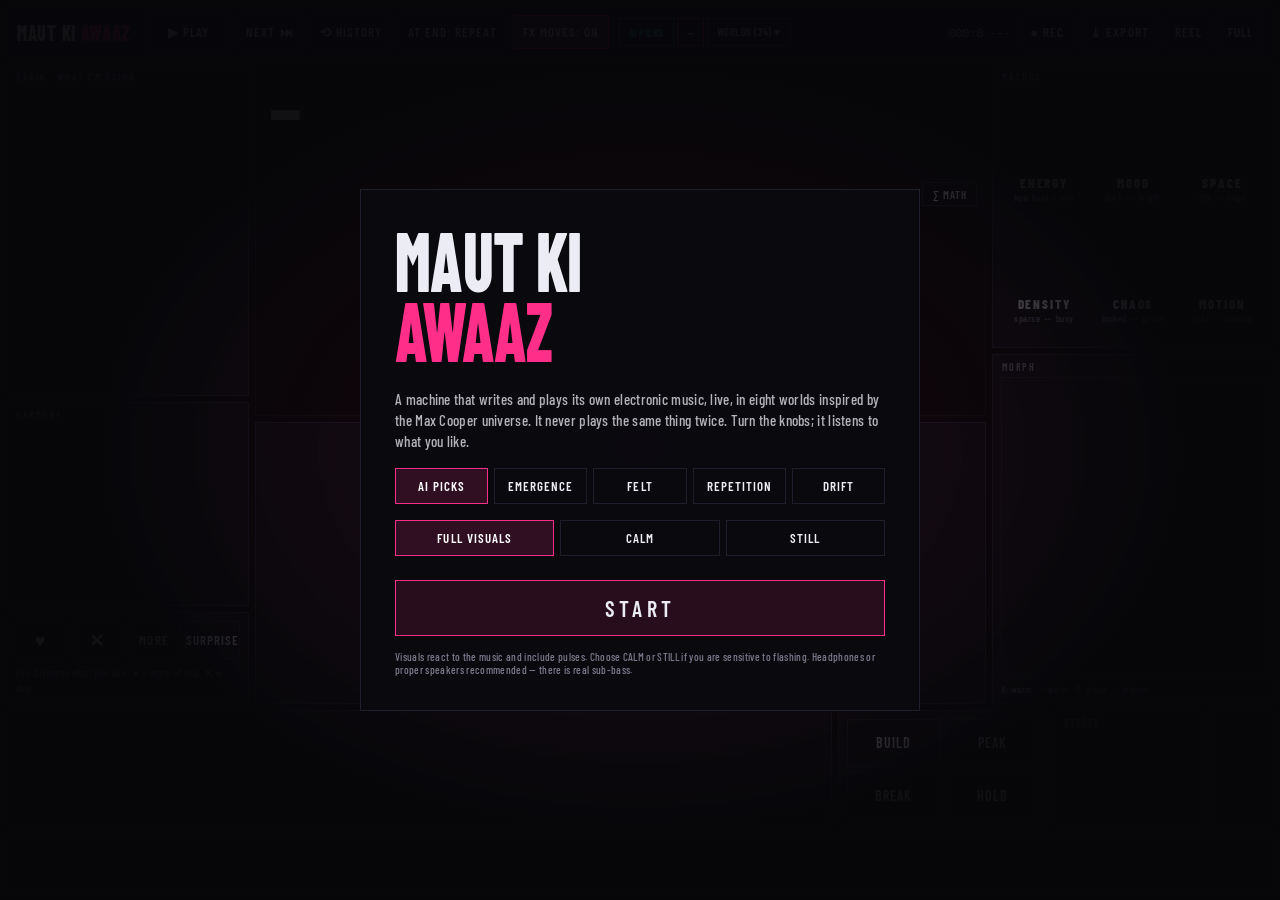
==== commit 9e37f728: "ACID rebuilt on a real TB-303 model (research/08): diode-ladder filter (Open303 TB_303 fit, 4x overs" ====
--- a/index.html
+++ b/index.html
@@ -2,271 +2,221 @@
 <html lang="en">
 <head>
 <meta charset="utf-8">
-<meta name="viewport" content="width=device-width,initial-scale=1,viewport-fit=cover">
-<title>Maut ki machine</title>
-<meta name="claude:viewport-fit-sides" content="cover">
-<link rel="preconnect" href="https://fonts.googleapis.com">
-<link rel="preconnect" href="https://fonts.gstatic.com" crossorigin>
-<link id="fontlink" rel="stylesheet" href="">
-<link rel="stylesheet" href="css/app.css">
+<meta name="viewport" content="width=device-width, initial-scale=1">
+<title>Maut ki Awaaz</title>
+<link rel="stylesheet" href="css/fonts.css">
+<style>
+:root{
+  --bg:#07070a; --panel:rgba(14,14,20,.74); --panel2:rgba(20,20,28,.86); --line:#1f1f2b; --ink:#ececf4; --dim:#7a7a8c; --hot:#ff2e88; --cyan:#22e5ff; --warn:#ffd23f;
+  --f:'Barlow Condensed','Arial Narrow','Roboto Condensed',sans-serif; --m:'Space Mono',ui-monospace,monospace;
+}
+*{box-sizing:border-box;margin:0;padding:0}
+html,body{height:100%;background:var(--bg);color:var(--ink);font-family:var(--f);overflow:hidden;user-select:none;-webkit-user-select:none}
+button{font-family:var(--f);color:var(--ink);background:none;border:1px solid var(--line);cursor:pointer;letter-spacing:.08em;text-transform:uppercase;font-weight:600}
+button:hover{border-color:rgba(255,255,255,.3)} button:focus-visible,input:focus-visible{outline:2px solid var(--cyan);outline-offset:2px}
+button.on{border-color:var(--hot);color:#fff;background:rgba(255,46,136,.16)}
+#field{position:fixed;inset:0;width:100vw;height:100vh;z-index:0;display:block}
+#app{position:relative;z-index:1;height:100vh;display:grid;grid-template-rows:52px minmax(0,1fr) 118px 60px;gap:6px;padding:6px}
+.pan{background:var(--panel);border:1px solid var(--line);position:relative;min-height:0;min-width:0;transition:border-color .25s}
+.pan.bar-sweep{border-color:color-mix(in srgb,var(--hot) 45%,var(--line))}
+.lab{position:absolute;top:6px;left:9px;font-size:10px;letter-spacing:.16em;color:var(--dim);font-weight:600;z-index:3;pointer-events:none}
+canvas{display:block;width:100%;height:100%}
+/* top bar */
+#top{display:flex;align-items:center;gap:10px;padding:0 10px;background:var(--panel2);border:1px solid var(--line)}
+#logo{font-weight:800;font-size:22px;letter-spacing:.04em;transform:scaleY(1.3);transform-origin:center;white-space:nowrap;margin-right:6px}
+#logo b{color:var(--hot);font-weight:800}
+#top .grp{display:flex;gap:6px;align-items:center}
+#top button{height:34px;padding:0 12px;font-size:13px}
+#play{min-width:84px}
+.num{font-family:var(--m);font-variant-numeric:tabular-nums;font-size:12px;color:var(--ink);white-space:nowrap}
+.num i{color:var(--dim);font-style:normal}
+#worlds{display:flex;gap:3px;overflow-x:auto;scrollbar-width:none;flex:1;min-width:0}
+#worlds::-webkit-scrollbar{display:none}
+#worlds button{height:28px;padding:0 6px;font-size:11px;letter-spacing:.04em;white-space:nowrap;border-color:transparent;color:var(--dim)}
+#worlds button.cur{color:#fff;border-color:var(--hot)}
+#worlds button.pick{color:var(--cyan);border-color:rgba(34,229,255,.5)}
+.sp{flex:1}
+/* main */
+#main{display:grid;grid-template-columns:clamp(220px,19vw,300px) minmax(0,1fr) clamp(250px,22vw,330px);gap:6px;min-height:0}
+#left,#right{display:grid;gap:6px;min-height:0}
+#left{grid-template-rows:minmax(0,1fr) minmax(170px,32%) auto}
+#right{grid-template-rows:auto minmax(0,1fr)}
+#center{display:grid;grid-template-rows:minmax(0,1.25fr) minmax(190px,1fr);gap:6px;min-height:0}
+#hero{background:transparent;border-color:rgba(255,255,255,.06)}
+#heroTxt{position:absolute;left:0;top:0;z-index:3;pointer-events:none;padding:12px 40px 14px 14px;background:linear-gradient(100deg,rgba(7,7,10,.78) 0%,rgba(7,7,10,.5) 65%,rgba(7,7,10,0) 100%)}
+#secName{font-size:52px;font-weight:800;letter-spacing:-.01em;line-height:.9;transform:scaleY(1.32);transform-origin:top left;text-transform:uppercase;text-shadow:0 0 30px rgba(0,0,0,.6)}
+#worldName{font-size:14px;letter-spacing:.22em;color:var(--hot);font-weight:600;margin-top:22px}
+#worldDesc{font-size:13px;color:rgba(236,236,244,.7);letter-spacing:.06em;margin-top:2px}
+#chordNow{font-family:var(--m);font-size:12px;color:var(--cyan);margin-top:8px}
+#brain{position:absolute;inset:0;overflow:hidden;padding:24px 10px 8px;font-size:12.5px;line-height:1.35;-webkit-mask-image:linear-gradient(#000 75%,transparent);mask-image:linear-gradient(#000 75%,transparent)}
+.bl{display:flex;gap:8px;padding:3px 0;border-bottom:1px solid rgba(255,255,255,.04);animation:fadeIn .3s}
+.bl .bt{font-family:var(--m);font-size:10px;color:var(--dim);flex:none;padding-top:2px}
+.bl.ai .bx{color:var(--hot)} .bl.sec .bx{color:#fff;font-weight:600;letter-spacing:.04em} .bl.you .bx{color:var(--cyan)}
+@keyframes fadeIn{from{opacity:0;transform:translateX(-4px)}to{opacity:1}}
+#taste{padding:8px;display:grid;grid-template-columns:1fr 1fr 1fr 1fr;gap:5px}
+#taste button{height:38px;font-size:13px}
+#taste .big{font-size:18px}
+#learn{grid-column:1/-1;overflow:hidden;max-height:44px;font-size:11px;color:var(--dim);line-height:1.3;min-height:28px;padding-top:2px;letter-spacing:.03em}
+#learn b{color:var(--ink);font-weight:600}
+/* macros */
+#macros{padding:22px 8px 22px;display:grid;grid-template-columns:repeat(3,minmax(0,1fr));gap:4px}
+.knob{position:relative;text-align:center;min-width:0}
+#macroHelp{position:absolute;left:8px;right:8px;bottom:5px;font-size:11px;color:var(--cyan);letter-spacing:.04em;white-space:nowrap;overflow:hidden;text-overflow:ellipsis;opacity:0;transition:opacity .15s;pointer-events:none}
+#macroHelp.on{opacity:1}
+.knob canvas{height:88px;touch-action:none;cursor:ns-resize}
+.knob .kn{font-size:13px;font-weight:700;letter-spacing:.14em}
+.knob .kd{font-size:10px;color:var(--dim);letter-spacing:.05em;height:13px;white-space:nowrap;overflow:hidden;text-overflow:ellipsis}
+.knob input{position:absolute;opacity:0;pointer-events:none;width:1px;height:1px}
+#xyWrap{padding:22px 8px 8px;display:flex;flex-direction:column}
+#xy{flex:1;min-height:100px;touch-action:none;cursor:crosshair;border:1px solid rgba(255,255,255,.06)}
+#xyNote{font-size:10px;color:var(--dim);padding-top:4px;letter-spacing:.05em}
+/* bottom */
+#bottom{display:grid;grid-template-columns:minmax(0,1fr) auto 150px 64px;gap:6px;min-height:0}
+#strips{display:flex;gap:4px;padding:6px;overflow:hidden}
+.strip{flex:1;min-width:52px;max-width:110px;border:1px solid rgba(255,255,255,.06);display:grid;grid-template-rows:auto 1fr auto;padding:4px;gap:3px;background:rgba(255,255,255,.015);transition:border-color .15s}
+.strip.flash{border-color:var(--hot)}
+.strip .sn{font-size:12px;font-weight:700;letter-spacing:.1em;white-space:nowrap;overflow:hidden}
+.strip .sp2{font-size:9px;color:var(--dim);font-family:var(--m);white-space:nowrap;overflow:hidden;text-overflow:ellipsis}
+.strip canvas{height:100%;min-height:20px}
+.strip .sb{display:flex;gap:2px}
+.strip .sb button{flex:1;height:20px;font-size:10px;padding:0;letter-spacing:0}
+.strip.off{opacity:.42}
+#nudges{display:grid;grid-template-columns:repeat(2,1fr);gap:5px;padding:8px;width:210px}
+#nudges button{font-size:14px;height:auto}
+#nudges button.q{border-color:var(--cyan);color:var(--cyan)}
+#arc{grid-row:4}
+/* gate */
+#gate{position:fixed;inset:0;z-index:20;display:flex;align-items:center;justify-content:center;background:radial-gradient(ellipse at center,rgba(255,46,136,.08),rgba(7,7,10,.96) 60%)}
+#gate .card{width:min(560px,92vw);padding:34px;border:1px solid var(--line);background:rgba(10,10,15,.92)}
+#gate h1{font-size:64px;font-weight:800;line-height:.85;transform:scaleY(1.3);transform-origin:top left;letter-spacing:-.01em;margin-bottom:56px}
+#gate h1 b{color:var(--hot)}
+#gate p{color:rgba(236,236,244,.75);font-size:15px;line-height:1.4;letter-spacing:.02em;margin-bottom:14px}
+#gate .row{display:flex;gap:6px;margin:16px 0}
+#gate .row button{flex:1;height:36px;font-size:13px}
+#go{width:100%;height:56px;font-size:22px;letter-spacing:.2em;border-color:var(--hot);background:rgba(255,46,136,.12);margin-top:8px}
+#gate small{display:block;color:var(--dim);font-size:11px;margin-top:14px;letter-spacing:.03em}
+#endWarn{position:absolute;right:110px;top:14px;z-index:4;padding:7px 12px;background:rgba(7,7,10,.9);border:1px solid var(--hot);color:#fff;font-size:14px;font-weight:700;letter-spacing:.08em;opacity:0;transition:opacity .3s;pointer-events:none;animation:pulse 1s infinite alternate}
+#endWarn.on{opacity:1}
+@keyframes pulse{from{border-color:var(--hot)}to{border-color:rgba(255,255,255,.2)}}
+#hist{position:fixed;top:56px;left:300px;z-index:14;width:330px;max-height:65vh;overflow:auto;background:rgba(10,10,15,.97);border:1px solid var(--line);display:none;padding:6px}
+#hist.open{display:block}
+#hist .hh{font-size:10px;letter-spacing:.16em;color:var(--dim);padding:4px 6px 8px}
+#hist .hi{display:block;width:100%;text-align:left;padding:7px 8px;margin-bottom:3px;border-color:rgba(255,255,255,.06);text-transform:none;letter-spacing:.02em}
+#hist .hi b{display:block;font-size:14px;letter-spacing:.08em}
+#hist .hi span{font-family:var(--m);font-size:10px;color:var(--dim);font-weight:400}
+#hist .hi.cur{border-color:var(--hot)}
+#hist .hi.empty{color:var(--dim);font-size:12px;padding:10px}
+#hero.mathmode #worldDesc,#hero.mathmode #chordNow{display:none}
+#mathBtn{position:absolute;right:8px;top:calc(42% - 30px);z-index:5;height:24px;padding:0 10px;font-size:11px;background:rgba(7,7,10,.85)}
+#math{position:absolute;left:0;right:0;top:42%;bottom:0;z-index:3;display:none;container-type:size;grid-template-columns:repeat(4,minmax(0,1fr)) minmax(0,1.35fr);grid-template-rows:repeat(2,minmax(0,1fr));overflow:hidden;background:linear-gradient(rgba(7,7,10,.62),rgba(7,7,10,.88));border-top:1px solid var(--line);font-family:var(--m);padding:4px 0 2px;font-size:clamp(8px,min(.82cqw,6.4cqh),11.5px);line-height:1.34}
+#math.on{display:grid}
+#math .mc{padding:0 8px;border-right:1px solid rgba(255,255,255,.06);min-width:0;min-height:0;overflow:hidden}
+#math .mc:nth-child(n+6){border-top:1px solid rgba(255,255,255,.06);padding-top:2px}
+#math .mc.vv{grid-column:5;grid-row:1 / span 2;border-right:0}
+#math .mc.w2{grid-column:span 2}
+#math h5{font-family:var(--f);font-size:1.05em;font-weight:700;letter-spacing:.12em;color:var(--cyan);margin-bottom:1px;white-space:nowrap;overflow:hidden}
+#math p{white-space:nowrap;overflow:hidden;text-overflow:ellipsis;color:rgba(236,236,244,.42)}
+#math p.xl{font-size:1.9em;line-height:1.05;letter-spacing:-.02em}
+#math .rawg{display:grid;grid-template-columns:repeat(2,minmax(0,1fr));column-gap:6px}
+#math b{color:#fff;font-weight:700;font-variant-numeric:tabular-nums}
+#math b.c{color:var(--hot);text-shadow:0 0 8px var(--hot)}
+#math i{color:var(--cyan);font-style:normal;font-weight:700;opacity:.85}
+#math sup,#math sub{font-size:.75em;line-height:0}
+#math span.on{color:#fff} #math span.off{color:rgba(236,236,244,.3)}
+#wpop{position:fixed;top:56px;left:50%;transform:translateX(-50%);z-index:14;width:min(980px,94vw);max-height:78vh;overflow:auto;background:rgba(10,10,15,.97);border:1px solid var(--line);display:none;padding:10px}
+#wpop.open{display:block}
+#wpop .wh{font-size:11px;letter-spacing:.18em;color:var(--dim);padding:6px 4px}
+#wpop .wg{display:grid;grid-template-columns:repeat(auto-fill,minmax(210px,1fr));gap:5px;margin-bottom:8px}
+#wpop .wi{text-align:left;padding:8px 10px;text-transform:none;letter-spacing:.02em;border-color:rgba(255,255,255,.07);display:flex;flex-direction:column;gap:2px}
+#wpop .wi b{font-size:16px;letter-spacing:.08em}
+#wpop .wi span{font-size:12px;color:rgba(236,236,244,.75);font-weight:500}
+#wpop .wi i{font-size:10px;color:var(--dim);font-style:normal;font-family:var(--m);font-weight:400}
+#wpop .wi.cur{border-color:var(--hot)}
+#worlds button.cur{color:#fff}
+#worldsBtn{color:#fff!important;border-color:rgba(255,255,255,.25)!important}
+/* toast / export */
+#toast{position:fixed;left:50%;bottom:86px;transform:translateX(-50%);z-index:15;padding:10px 16px;background:rgba(10,10,15,.95);border:1px solid var(--hot);font-size:14px;letter-spacing:.05em;opacity:0;transition:opacity .3s;pointer-events:none}
+#toast.show{opacity:1}
+/* reel */
+#reel{position:fixed;inset:0;z-index:12;background:#000;display:none;align-items:center;justify-content:center}
+#reel.show{display:flex}
+#reelCv{height:100vh;width:calc(100vh * 9 / 16);max-width:100vw}
+#reelBar{position:fixed;top:10px;right:10px;display:flex;gap:6px;z-index:13}
+#reelBar button{height:32px;padding:0 12px;background:rgba(0,0,0,.6)}
+@media (max-width:1500px){#keyTxt{display:none}#logo{font-size:18px}#top .num i{display:none}#top button{padding:0 9px}}
+@media (max-width:1100px){#left{display:none}#main{grid-template-columns:minmax(0,1fr) 270px}}
+</style>
 </head>
 <body>
-<header class="top">
-  <h1>MAUT KI MACHINE</h1>
-  <p>Drop footage and a song. The song is analyzed into signals; every effect, cut and flicker is wired to those signals, so the drop hits the picture as hard as it hits the ear.</p>
-</header>
-
-<main class="grid">
-  <section class="stage" aria-label="Preview">
-    <div class="coltitle">Preview</div>
-    <div class="screen" id="screen">
-      <canvas id="gl" width="720" height="1280" aria-label="Reel preview"></canvas>
-      <div class="badge" id="badge" hidden></div>
-      <div class="meters" id="meters" aria-hidden="true"></div>
+<canvas id="field"></canvas>
+<div id="app">
+  <div id="top">
+    <div id="logo">MAUT KI <b>AWAAZ</b></div>
+    <div class="grp"><button id="play" title="Space">▶ PLAY</button><button id="next" title="N — next piece now">NEXT ⏭</button><button id="histBtn" title="every piece you heard — click one to bring it back exactly">⟲ HISTORY</button><button id="endMode">AT END: REPEAT</button><button id="fxBtn" class="on">FX MOVES: ON</button></div>
+    <div id="worlds" role="group" aria-label="worlds"></div>
+    <div class="grp"><span class="num" id="clock"><i>BAR</i> 000:0</span><span class="num" id="bpm"><i>BPM</i> ---</span><span class="num" id="keyTxt"><i>KEY</i> --</span></div>
+    <div class="grp"><button id="rec" title="record what you hear (WAV)">● REC</button><button id="export" title="render this whole piece to WAV">⤓ EXPORT</button><button id="reelBtn" title="R — 9:16 visual for reels">REEL</button><button id="mode" title="V — visual intensity">FULL</button></div>
+  </div>
+  <div id="main">
+    <div id="left">
+      <div class="pan"><div class="lab">BRAIN · WHAT I'M DOING</div><div id="brain"></div></div>
+      <div class="pan"><div class="lab">HARMONY</div><canvas id="wheel"></canvas></div>
+      <div class="pan" id="taste"><button id="like" class="big" title="L — I like this">♥</button><button id="skip" class="big" title="X — skip">✕</button><button id="more" title="more like this">MORE</button><button id="surprise" title="surprise me">SURPRISE</button><div id="learn">The AI learns what you like: ♥ = more of this, ✕ = skip.</div></div>
     </div>
-    <div class="transport">
-      <div class="row">
-        <button class="btn play" id="play" aria-label="Play">&#9654;</button>
-        <button class="btn" id="reroll" title="New random cut (R)">Reroll</button>
-        <button class="btn primary" id="export">Export video</button>
-        <button class="btn ghost" id="still">Save frame</button>
-        <span class="time" id="time">0:00.0 / 0:30</span>
-      </div>
-      <div class="strip" id="strip"><canvas id="stripc" width="1120" height="128"></canvas><div class="shade" id="shadeL"></div><div class="shade" id="shadeR"></div><div class="head" id="head"></div></div>
-      <div class="legend"><span>Top: cuts. Green: hype. Pink ticks: drops. Grey: words. Shift-drag to mark a render region.</span><span id="bpmInfo"></span></div>
+    <div id="center">
+      <div class="pan" id="hero"><canvas id="heroCv"></canvas><div id="math"></div><button id="mathBtn" title="M — show the live math inside the engine">∑ MATH</button><div id="endWarn"></div><div id="heroTxt"><div id="secName">—</div><div id="worldName"></div><div id="worldDesc"></div><div id="chordNow"></div></div></div>
+      <div class="pan"><canvas id="lanes"></canvas></div>
     </div>
-    <div class="stagescroll">
-      <div class="row regionrow" style="width:100%">
-        <span class="note" style="color:var(--fg);font-weight:600">Render region</span>
-        <input class="num" id="rIn" type="number" step="0.1" min="0" placeholder="in" style="width:72px" aria-label="Region in, seconds">
-        <span class="note">→</span>
-        <input class="num" id="rOut" type="number" step="0.1" min="0" placeholder="out" style="width:72px" aria-label="Region out, seconds">
-        <button class="btn sm" id="setIn" title="I">In at playhead</button><button class="btn sm" id="setOut" title="O">Out at playhead</button><button class="btn sm ghost" id="clearRegion" title="X">Whole reel</button>
-        <span class="note" id="regionInfo"></span>
-      </div>
-    <div class="result" id="result" hidden></div>
-    <div class="sec" id="exportSettings">
-      <h2>Output</h2>
-      <div class="two">
-        <label class="f"><span>Length</span>
-          <select id="length"><option value="15">15 s</option><option value="30" selected>30 s</option><option value="45">45 s</option><option value="60">60 s</option><option value="0">Whole song</option><option value="-1">Custom…</option></select>
-          <input class="num" id="lenCustom" type="number" min="3" max="600" step="0.5" value="20" hidden aria-label="Custom length in seconds"></label>
-        <label class="f"><span>Frame rate</span><select id="fps"><option value="30">30 fps</option><option value="60" selected>60 fps</option></select></label>
-        <label class="f"><span>Format</span><select id="aspect"><option value="portrait" selected>Portrait 9:16 (reels)</option><option value="square">Square 1:1</option><option value="landscape">Landscape 16:9</option></select></label>
-        <label class="f"><span>Preview size</span><select id="pvSize"><option value="540">540 × 960 (fast)</option><option value="720" selected>720 × 1280</option></select></label>
-        <label class="f"><span>Export size</span><select id="exSize"><option value="720">720 × 1280</option><option value="1080" selected>1080 × 1920</option></select></label>
-        <label class="f"><span>Export quality</span><select id="exQ"><option value="8">Good (8 Mbps)</option><option value="16" selected>High (16 Mbps)</option><option value="28">Max (28 Mbps)</option></select></label>
-      </div>
-      <p class="note">Rendering on: <b id="gpuName" style="color:var(--fg)">…</b></p>
-      <p class="note" id="gpuHint" hidden>That is the integrated GPU. On Windows, Chrome picks its GPU at startup from the system setting: Settings → System → Display → Graphics → add chrome.exe → Options → <b>High performance</b>, then quit Chrome fully and reopen. (Or NVIDIA Control Panel → Manage 3D settings → Program Settings → Chrome → High-performance NVIDIA processor.)</p>
-      <p class="note" id="exNote">Export renders frame by frame and encodes with your GPU, so it is never laggy, whatever the preview speed. Same seed and dials always give the same reel.</p>
+    <div id="right">
+      <div class="pan"><div class="lab">MACROS</div><div id="macros"></div><div id="macroHelp"></div></div>
+      <div class="pan" id="xyWrap"><div class="lab">MORPH</div><canvas id="xy"></canvas><div id="xyNote">X: warm → glass · Y: clean → broken</div></div>
     </div>
-    </div>
-  </section>
-
-  <aside class="rack" id="visualRack" aria-label="Visual controls">
-    <div class="coltitle">Visual</div>
-    <div class="sec">
-      <h2>Footage <b id="mediaCount"></b></h2>
-      <label class="drop" id="drop">Drop photos, GIFs and video clips, or tap to pick
-        <input type="file" id="mediaIn" accept="image/*,video/*" multiple></label>
-      <div class="thumbs" id="thumbs"></div>
-      <p class="note" id="sampleNote">Loaded with frames and a clip from your reels as samples. Adding your own replaces them.</p>
-      <div class="row"><p class="note" style="flex:1">Your footage, song and dials are kept in this browser and come back on reload.</p><button class="btn sm ghost" id="clearMedia">Clear footage</button></div>
-      <label class="f"><span>Frames kept per video clip <output id="cfOut">24</output></span><input type="range" id="clipFrames" min="12" max="72" step="6" value="24"></label>
-      <p class="note">Clips are sampled as bursts of 6 consecutive frames taken from random points in the clip (24 frames = 4 bursts). Each cut starts on a random burst, plays forward or reversed, at song speed. Applies to clips added after you move the slider.</p>
-    </div>
-    <div class="sec">
-      <h2>Style <b>58 styles · FX = effects only, no words</b></h2>
-      <div class="presets" id="presets"></div>
-      <div class="two" style="grid-template-columns:1fr 1fr 1fr">
-        <label class="f"><span>Reactivity <output id="reactOut">1.0</output></span><input type="range" id="react" min="0" max="2" step="0.1" value="1"></label>
-        <label class="f"><span>Intensity <output id="intOut">1.0</output></span><input type="range" id="intensity" min="0.3" max="2" step="0.1" value="1"></label>
-        <label class="f"><span>Clarity <output id="clarOut">0.6</output></span><input type="range" id="clarity" min="0" max="1" step="0.05" value="0.6"></label>
-      </div>
-      <p class="note">Clarity pulls the photo back through the effects: it tames warps, melts and palette strength without touching cuts or flicker.</p>
-      <div class="row"><button class="btn sm" id="randDials">Randomize dials</button><button class="btn sm ghost" id="resetDials">Reset to style</button>
-        <label class="f" style="margin-left:auto"><span>Seed</span><input class="num" id="seed" type="number" min="1" max="999999" value="1312" style="width:90px"></label></div>
-    </div>
-    <div id="groups"></div>
-    <div class="sec">
-      <h2>Words <button class="btn sm" id="wordsOn" aria-pressed="false" style="margin-left:auto">Words: OFF</button></h2>
-      <div id="wordsBody">
-      <textarea id="lyrics" spellcheck="false" aria-label="Words">raat ka SHOR
-रंग बिखरे
-CHAOS in my head
-sheher jal raha
-नींद नहीं
-DOOBE RAHO</textarea>
-      <label class="f"><span>Font set</span>
-        <select id="fontSet"><option value="auto" selected>Auto (style decides)</option><option value="narrow">Arial Narrow, stretched</option><option value="display">Display: Anton, Bebas, Six Caps, Archivo Black</option><option value="sans">Sans: Inter, Space Grotesk, Oswald</option><option value="serif">Serif: Playfair, Bodoni, Cormorant, Garamond</option><option value="desi">Devanagari: Khand, Teko, Noto</option><option value="mono">Mono</option></select></label>
-      <p class="note">Off by default: nothing with words appears in any style until you switch Words on. On: each line is a phrase — it starts on a bar, plays its words in order on a steady grid (Word rate: bar / half-bar / beat) in one look, then rests. Hindi, Hinglish and English all work; Devanagari words switch to a face that has the script. Rate, size, stretch and glitch are in the Words dials.</p>
-      <div class="row" role="radiogroup" aria-label="Words mode">
-        <button class="btn sm" id="wmRandom" aria-pressed="true">Random words</button>
-        <button class="btn sm" id="wmLyrics" aria-pressed="false">Timed lyrics</button>
-      </div>
-      <div id="lyricBox" hidden>
-        <div class="row regionrow">
-          <span class="note" style="color:var(--fg);font-weight:600">Spread lines</span>
-          <input class="num" id="lyFrom" type="number" step="0.1" min="0" placeholder="from" style="width:70px" aria-label="Lyrics from, seconds">
-          <span class="note">→</span>
-          <input class="num" id="lyTo" type="number" step="0.1" min="0" placeholder="to" style="width:70px" aria-label="Lyrics to, seconds">
-          <button class="btn sm" id="lySpread">Spread</button>
-          <button class="btn sm ghost" id="lyReset" title="Clear all timings">Reset</button>
-        </div>
-        <div class="row">
-          <label class="f" style="flex:1"><span>Shift everything <output id="lyOffOut">0.0 s</output></span><input type="range" id="lyOff" min="-6" max="6" step="0.05" value="0"></label>
-          <label class="f"><span>Show</span><select id="lyHow"><option value="word">word by word</option><option value="line">whole line</option></select></label>
-          <label class="f"><span>Max hold <output id="lyHoldOut">4.0 s</output></span><input type="range" id="lyHold" min="1" max="10" step="0.5" value="4"></label>
-        </div>
-        <p class="note">Sync: play the reel and press <b>L</b> when each line is sung — it stamps the next line at the playhead. Or type a time, nudge with ◀ ▶, or hit ● to set a line to the playhead. Times are reel seconds.</p>
-        <div id="lyCues" class="cues"></div>
-      </div>
-      </div>
-    </div>
-    <div class="sec">
-      <h2>Recipes <b>save a setup</b></h2>
-      <div class="row">
-        <button class="btn sm" id="recSave">Save recipe file</button>
-        <label class="btn sm" style="cursor:pointer">Load recipe file<input type="file" id="recLoad" accept=".json,application/json" style="display:none"></label>
-        <button class="btn sm ghost" id="recRestore">Restore last session</button>
-      </div>
-      <div class="row" style="align-items:stretch">
-        <textarea id="recCode" rows="2" style="min-height:48px;flex:1" placeholder="Recipe code appears here. Paste one and press Apply." aria-label="Recipe code"></textarea>
-        <div style="display:flex;flex-direction:column;gap:6px"><button class="btn sm" id="recCopy">Copy code</button><button class="btn sm" id="recApply">Apply</button></div>
-      </div>
-      <p class="note">A recipe is the style, seed, every dial with its source and depth, the words and the font set. Your footage and song are not in it; load those and the recipe recreates the edit.</p>
-    </div>
-  </aside>
-
-  <aside class="rack" id="audioRack" aria-label="Audio controls">
-    <div class="coltitle">Audio</div>
-    <div class="sec">
-      <h2>Sound <b id="soundName">Built-in beat</b></h2>
-      <div class="seg" role="group" aria-label="Sound source">
-        <button id="srcBeat" aria-pressed="true">Built-in beat</button>
-        <button id="srcSong" aria-pressed="false">My song</button>
-      </div>
-      <div id="beatBox" class="two">
-        <label class="f"><span>Tempo <output id="bpmOut">100</output></span><input type="range" id="bpm" min="70" max="160" value="100"></label>
-        <button class="btn" id="newBeat">New beat</button>
-      </div>
-      <div id="songBox" hidden>
-        <label class="drop" id="songDrop">Pick a song (mp3, wav, m4a, or a video with sound)
-          <input type="file" id="songIn" accept="audio/*,video/*"></label>
-        <div id="startWrap" hidden style="display:flex;flex-direction:column;gap:6px">
-          <label class="f"><span>Song starts at <output id="startOut">0:00</output></span><input type="range" id="songStart" min="0" max="60" step="0.1" value="0"></label>
-          <div class="row"><input class="num" id="startNum" type="number" min="0" step="0.1" value="0" style="width:84px" aria-label="Start in seconds"><span class="note">s</span>
-            <button class="btn ghost sm" data-nudge="-1">−1 s</button><button class="btn ghost sm" data-nudge="-beat">−1 beat</button><button class="btn ghost sm" data-nudge="beat">+1 beat</button><button class="btn ghost sm" data-nudge="1">+1 s</button></div>
-          <div class="row" id="dropBtns"></div>
-        </div>
-        <div class="row" id="tempoFix" hidden><button class="btn ghost sm" id="half">Half tempo</button><button class="btn ghost sm" id="double">Double</button><button class="btn ghost sm" id="toDrop">Start 8 s before first drop</button></div>
-      </div>
-      <div class="analysis" id="analysis">
-        <div class="stat"><b id="stBpm">–</b><span>BPM</span></div>
-        <div class="stat"><b id="stDrops">–</b><span>Drops found</span></div>
-        <div class="stat"><b id="stPeak">–</b><span>Peak hype at</span></div>
-      </div>
-      <div class="sigbar"><canvas id="sigc" width="800" height="80"></canvas></div>
-      <label class="chk"><input type="checkbox" id="dropGate"> Flashes only after the drop</label>
-      <label class="chk"><input type="checkbox" id="preDrop"> Build-up mode — calm before the drop, full power after</label>
-      <div class="row regionrow">
-        <span class="note" style="color:var(--fg);font-weight:600">Drop at</span>
-        <input class="num" id="dropAt" type="number" step="0.1" min="0" placeholder="auto" style="width:84px" aria-label="Drop time, reel seconds">
-        <button class="btn sm" id="dropNow">Drop at playhead</button>
-        <input type="range" id="preCalm" min="0" max="1" step="0.01" value="0.7" style="width:130px" aria-label="Calm amount before the drop">
-        <span class="note">calm <b id="preCalmOut">0.70</b></span>
-      </div>
-      <p class="note">Flashes toggle: before the drop only clean media cuts — no invert bursts, white/black flashes, strobe or flash cuts. Build-up mode goes further: the whole effect stack is damped by the calm amount until the drop, then slams back to full power. “Drop at” is in reel seconds — leave it empty to use the detected drop, type a time, or hit “Drop at playhead”. The cyan line on the timeline marks the switch; both toggles use it.</p>
-      <p class="hint">Signals: SUB BASS KICK SNARE HAT MID HIGH PUNCH LOUD HYPE DROP BUILD BEAT BAR BRIGHT. Pick any of them as a source in the Visual dials.</p>
-    </div>
-    <div class="sec" id="studioSec">
-      <h2>Studio <b>math synthesiser · every sample computed · music from systems that evolve</b></h2>
-      <div class="row">
-        <button class="btn primary" id="stGen" title="A different song: new key, mode, tempo, groove, form, harmony and sounds — keeps your character dials">New piece</button>
-        <button class="btn" id="stRand" title="Roll everything, dials included — always inside one evolving style so the values fit together">Randomize</button>
-        <button class="btn" id="stVary" title="Same key, tempo, chords and sounds — new groove, bass figure, melodies and rhythms">Variation</button>
-        <button class="btn play" id="stPlay" aria-label="Play">&#9654;</button>
-        <input class="num" id="stSeed" type="number" min="1" max="999999" value="7" style="width:84px" aria-label="Seed">
-        <span class="note" id="stStatus" style="flex:1;text-align:right"></span>
-      </div>
-      <p class="note" id="stInfo" style="margin:2px 0 6px"></p>
-      <div class="strip" id="stArcWrap" style="height:84px;touch-action:none"><canvas id="stArc" width="1120" height="168" style="width:100%;height:100%"></canvas></div>
-      <div class="row" style="gap:10px;align-items:center">
-        <span class="note" id="stPos" style="font-family:var(--mono);min-width:92px">0:00.0 / 0:00</span>
-        <input type="range" id="stSeek" min="0" max="1000" step="1" value="0" style="flex:1" aria-label="Studio playback position">
-      </div>
-      <div class="two" style="grid-template-columns:repeat(2,1fr)">
-        <label class="f" style="grid-column:1/-1"><span>Style</span><select id="stStyle"></select></label>
-        <label class="f"><span>Rhythm</span><select id="stRhythm"><option value="auto">auto</option><option value="four">four on the floor</option><option value="drive">8th-note drive</option><option value="broken">broken</option><option value="half">half-time</option><option value="ca">cellular automata</option><option value="none">none (ambient)</option></select></label>
-        <label class="f"><span>Form</span><select id="stForm"><option value="auto">auto</option><option value="cooper">emergence — low, long groove in steps, dip, peak</option><option value="steps">steps — groove that keeps stepping up</option><option value="arc">arc — build/peak/break</option><option value="rise">rise — chaos → order</option><option value="twin">twin peaks</option><option value="ambient">ambient swell</option><option value="club">club — intro/drop/break/drop</option><option value="loop">loop — verse/hook</option><option value="dnb">drum &amp; bass</option></select></label>
-        <label class="f"><span>Key</span><select id="stKey"></select></label>
-        <label class="f"><span>Mode</span><select id="stMode"></select></label>
-      </div>
-      <div class="two" style="grid-template-columns:repeat(3,1fr)">
-        <label class="f"><span>Tempo <output id="stTempoOut">120</output></span><input type="range" id="stTempo" min="60" max="180" step="1" value="120"></label>
-        <label class="f"><span>Length <output id="stBarsOut">112 bars</output></span><input type="range" id="stBars" min="16" max="192" step="16" value="112"></label>
-        <label class="f"><span>Melody math</span><select id="stMelody"><option value="auto">auto</option><option value="voss">1/f noise walk (Voss)</option><option value="lsys">L-system</option><option value="euclid">Euclidean</option><option value="fib">Fibonacci word</option><option value="lorenz">Lorenz slice</option></select></label>
-        <label class="f"><span>Chord motion <output id="stMotionOut">0.30</output></span><input type="range" id="stMotion" min="0" max="1" step="0.01" value="0.3"></label>
-        <label class="f"><span>Harmonic colour <output id="stColorOut">0.30</output></span><input type="range" id="stColor" min="0" max="1" step="0.01" value="0.3"></label>
-        <label class="f"><span>Development <output id="stDevelopOut">0.50</output></span><input type="range" id="stDevelop" min="0" max="1" step="0.01" value="0.5"></label>
-        <label class="f"><span>Chaos <output id="stChaosOut">0.35</output></span><input type="range" id="stChaos" min="0" max="1" step="0.01" value="0.35"></label>
-        <label class="f"><span>Polymeter <output id="stPolyOut">0.60</output></span><input type="range" id="stPoly" min="0" max="1" step="0.01" value="0.6"></label>
-        <label class="f"><span>Density <output id="stDensityOut">0.60</output></span><input type="range" id="stDensity" min="0" max="1" step="0.01" value="0.6"></label>
-        <label class="f"><span>Brightness <output id="stBrightOut">0.50</output></span><input type="range" id="stBright" min="0" max="1" step="0.01" value="0.5"></label>
-        <label class="f"><span>Pump <output id="stPumpOut">0.35</output></span><input type="range" id="stPump" min="0" max="1" step="0.01" value="0.35"></label>
-        <label class="f"><span>Reverb <output id="stVerbOut">0.55</output></span><input type="range" id="stVerb" min="0" max="1" step="0.01" value="0.55"></label>
-      </div>
-      <details class="more"><summary class="note">More dials — swing, humanize, metal, drive, delay, width, arp rate</summary>
-      <div class="two" style="grid-template-columns:repeat(3,1fr);margin-top:8px">
-        <label class="f"><span>Swing <output id="stSwingOut">0.55</output></span><input type="range" id="stSwing" min="0.5" max="0.72" step="0.01" value="0.55"></label>
-        <label class="f"><span>Humanize <output id="stHumanOut">0.35</output></span><input type="range" id="stHuman" min="0" max="1" step="0.01" value="0.35"></label>
-        <label class="f"><span>Metal (FM) <output id="stMetalOut">0.25</output></span><input type="range" id="stMetal" min="0" max="1" step="0.01" value="0.25"></label>
-        <label class="f"><span>Drive <output id="stDriveOut">0.20</output></span><input type="range" id="stDrive" min="0" max="1" step="0.01" value="0.2"></label>
-        <label class="f"><span>Delay <output id="stDelayOut">0.40</output></span><input type="range" id="stDelay" min="0" max="1" step="0.01" value="0.4"></label>
-        <label class="f"><span>Width <output id="stWidthOut">0.90</output></span><input type="range" id="stWidth" min="0" max="1" step="0.01" value="0.9"></label>
-        <label class="f"><span>Arp rate</span><select id="stArpRate"><option value="16">16ths</option><option value="8">8ths</option></select></label>
-      </div></details>
-      <div class="two" id="stPartsG" style="grid-template-columns:repeat(2,1fr)" hidden>
-        <label class="f"><span>Bass line</span><select id="stLine"><option value="auto">auto</option><option value="offbeat">offbeat</option><option value="sub">sub</option><option value="rolling">rolling 16ths</option><option value="acid">acid 303</option><option value="square">electro square</option><option value="garage">garage wobble</option><option value="reese">reese</option><option value="b808">808 glide</option><option value="walking">walking upright</option><option value="octave">octave 8ths</option><option value="log">log drum</option></select></label>
-        <label class="f"><span>Chords</span><select id="stChords"><option value="auto">auto</option><option value="pad">pad</option><option value="gated">trance-gated pad</option><option value="stab">saw stabs</option><option value="dub">dub chords</option><option value="organ">organ stabs</option><option value="comp">e-piano comping</option><option value="piano">soft piano</option><option value="none">none</option></select></label>
-        <label class="f"><span>Top line</span><select id="stTop"><option value="auto">auto</option><option value="riff">riff / hook</option><option value="lead">lead melody</option><option value="arp">arpeggio</option><option value="vox">vocal chops</option><option value="none">none</option></select></label>
-        <label class="f"><span>Texture</span><select id="stTexG"><option value="auto">auto</option><option value="crackle">vinyl crackle</option><option value="wind">wind</option><option value="grains">granular</option><option value="chaos">Lorenz drone</option><option value="none">none</option></select></label>
-      </div>
-      <div class="two" id="stPartsC" style="grid-template-columns:repeat(4,1fr)">
-        <label class="f"><span>Bass</span><select id="stPalBass"><option value="auto">auto</option><option value="sub">sub sine</option><option value="fm">FM</option><option value="subsaw">sub + saw</option><option value="string">plucked string</option></select></label>
-        <label class="f"><span>Arp</span><select id="stPalArp"><option value="auto">auto</option><option value="synth">soft synth pluck</option><option value="blip">blip</option><option value="keys">piano / keys</option><option value="pluck">plucked string</option><option value="saw">filtered saw</option><option value="epiano">FM e-piano</option><option value="mallet">modal mallet</option><option value="bell">FM bell</option></select></label>
-        <label class="f"><span>Pad</span><select id="stPalPad"><option value="auto">auto</option><option value="lush">lush unison</option><option value="supersaw">supersaw</option><option value="fmpad">FM pad</option><option value="additive">additive</option></select></label>
-        <label class="f"><span>Lead</span><select id="stPalLead"><option value="auto">auto</option><option value="synth">soft synth</option><option value="keys">piano / keys</option><option value="glass">glass keys</option><option value="pluck">string</option><option value="sawlead">saw lead</option><option value="fmlead">FM lead</option><option value="mallet">mallet</option></select></label>
-        <label class="f"><span>Keys</span><select id="stPalKeys"><option value="auto">auto</option><option value="felt">felt piano</option><option value="epiano">e-piano</option><option value="glass">glass</option></select></label>
-        <label class="f"><span>Percussion</span><select id="stPalPerc"><option value="auto">auto</option><option value="wood">wood</option><option value="membrane">membrane</option><option value="glass">glass</option><option value="metal">metal</option></select></label>
-        <label class="f"><span>Texture</span><select id="stPalTex"><option value="auto">auto</option><option value="glitch">glitch blips</option><option value="grains">granular</option><option value="wind">wind</option><option value="chaos">Lorenz drone</option><option value="crackle">vinyl crackle</option></select></label>
-      </div>
-      <div class="row" id="stLayers" style="flex-wrap:wrap;gap:6px 14px"></div>
-      <div class="row" style="flex-wrap:wrap;gap:6px 14px;align-items:center"><span class="note" style="min-width:52px">Effects</span><span id="stFx" style="display:contents"></span><button class="btn sm ghost" id="stFxAuto" title="Let the style pick a combination again">auto</button></div>
-      <div class="row">
-        <button class="btn" id="stExport">Export WAV</button>
-        <button class="btn" id="stUse">Use as song &rarr; reel</button>
-        <button class="btn sm ghost" id="stCopy">Copy music recipe</button>
-        <button class="btn sm ghost" id="stPaste">Apply recipe</button>
-      </div>
-      <p class="note">Every sample is computed: FM operators, Karplus–Strong strings, modal resonators (membrane, bar, glass, metal), band-limited oscillators through state-variable filters, granular clouds, an 8-line feedback-delay reverb. The music comes from systems that evolve rather than loop — Markov harmony with voice leading, a motif that develops and mutates, cellular automata rewriting rhythms every bar, logistic-map and Lorenz-attractor modulation. Fifteen styles: four on the evolving engine (cinematic, broken beat/IDM, downtempo, ambient) and eleven on a genre engine (deep house, dub techno, techno, acid, electro, UK garage, drum &amp; bass, lo-fi hip hop, trap, synthwave, amapiano), each with its own kit, groove library, bass line, chord and top-line roles, harmony loops and effect combinations. <em>New piece</em> changes the song (style, key, tempo, groove, sounds, effects) and keeps your dials; <em>Randomize</em> rolls everything inside one style; <em>Variation</em> keeps key, chords and sounds and rewrites grooves, lines and arrangement. Same seed + same dials = the same track.</p>
-    </div>
-  </aside>
-</main>
-<div class="toast" id="toast" hidden></div>
-
-<script src="js/util.js"></script>
-<script src="js/fonts.js"></script>
-<script>document.getElementById('fontlink').href = FONT_LINK;</script>
-<script src="js/motifs.js"></script>
-<script src="js/presets.js"></script>
-<script src="js/analysis.js"></script>
-<script src="js/shader.js"></script>
-<script src="js/mp4.js"></script>
-<script src="js/samples.js"></script>
-<script src="js/app.js"></script>
-<script src="js/synth.js"></script>
-<script src="js/studio-ui.js"></script>
+  </div>
+  <div id="bottom">
+    <div class="pan" id="strips"></div>
+    <div class="pan" id="nudges"><button data-n="build" title="B">BUILD</button><button data-n="peak" title="P">PEAK</button><button data-n="break" title="K">BREAK</button><button data-n="hold" title="H">HOLD</button></div>
+    <div class="pan"><div class="lab">STEREO</div><canvas id="gonio"></canvas></div>
+    <div class="pan"><canvas id="meter"></canvas></div>
+  </div>
+  <div class="pan" id="arcP"><canvas id="arc"></canvas></div>
+</div>
+<div id="gate"><div class="card">
+  <h1>MAUT KI<br><b>AWAAZ</b></h1>
+  <p>A machine that writes and plays its own electronic music, live, in eight worlds inspired by the Max Cooper universe. It never plays the same thing twice. Turn the knobs; it listens to what you like.</p>
+  <div class="row" id="gateWorlds"></div>
+  <div class="row"><button data-m="FULL" class="on">FULL VISUALS</button><button data-m="CALM">CALM</button><button data-m="STILL">STILL</button></div>
+  <button id="go">START</button>
+  <small>Visuals react to the music and include pulses. Choose CALM or STILL if you are sensitive to flashing. Headphones or proper speakers recommended — there is real sub-bass.</small>
+</div></div>
+<div id="reel"><canvas id="reelCv"></canvas><div id="reelBar"><button id="reelRec">● RECORD VIDEO</button><button id="reelExit">EXIT</button></div></div>
+<div id="wpop"><div id="wgrid"></div></div>
+<div id="hist"><div class="hh">HISTORY · click to bring a piece back</div><div id="histList"></div></div>
+<div id="toast"></div>
+<script src="js/engine/00-util.js"></script>
+<script src="js/engine/10-dsp.js"></script>
+<script src="js/engine/20-drums.js"></script>
+<script src="js/engine/21-synth.js"></script>
+<script src="js/engine/22-fx.js"></script>
+<script src="js/engine/23-fx2.js"></script>
+<script src="js/engine/24-synth2.js"></script>
+<script src="js/engine/25-inst.js"></script>
+<script src="js/engine/30-mixer.js"></script>
+<script src="js/engine/40-theory.js"></script>
+<script src="js/engine/50-parts.js"></script>
+<script src="js/engine/51-parts2.js"></script>
+<script src="js/engine/52-acid.js"></script>
+<script src="js/engine/55-composer.js"></script>
+<script src="js/engine/56-moves.js"></script>
+<script src="js/engine/58-target.js"></script>
+<script src="js/engine/59-norm.js"></script>
+<script src="js/engine/60-worlds.js"></script>
+<script src="js/engine/61-worlds2.js"></script>
+<script src="js/engine/80-engine.js"></script>
+<script src="js/ui/host.js"></script>
+<script src="js/ui/ai.js"></script>
+<script src="js/ui/viz.js"></script>
+<script src="js/ui/reel.js"></script>
+<script src="js/ui/mathview.js"></script>
+<script src="js/ui/app.js"></script>
 </body>
 </html>
--- a/css/fonts.css
+++ b/css/fonts.css
@@ -0,0 +1,6 @@
+/* Barlow Condensed & Space Mono — SIL Open Font License 1.1 (google/fonts). Embedded so the page works offline from file:// */
+@font-face{font-family:'Barlow Condensed';font-weight:300;font-style:normal;font-display:block;src:url([data-uri]) format('truetype')}
+@font-face{font-family:'Barlow Condensed';font-weight:500;font-style:normal;font-display:block;src:url([data-uri]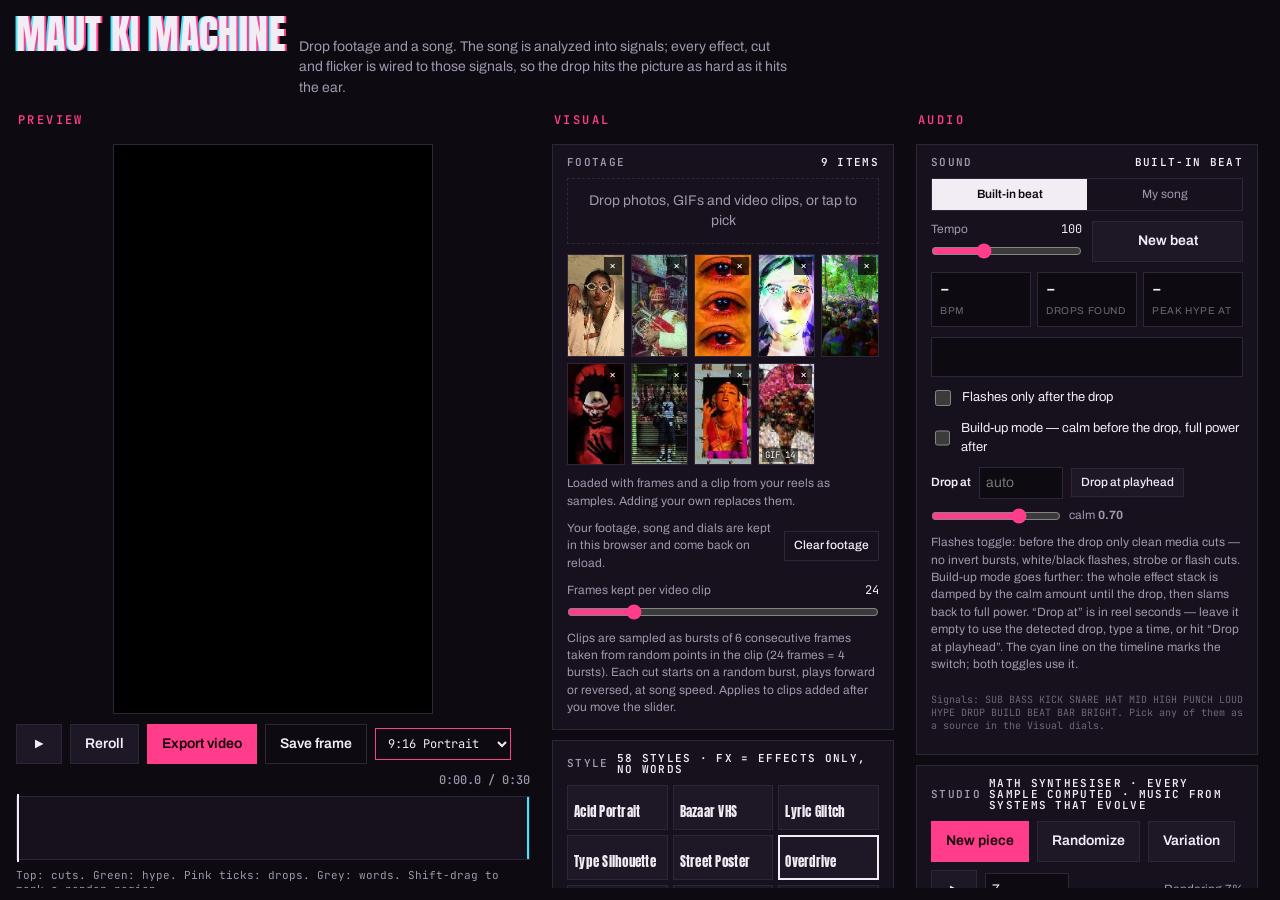
==== commit 5f6c0078: "Preview: Format dropdown moved next to Save frame, bigger preview, level meters removed, preview col" ====
--- a/index.html
+++ b/index.html
@@ -2,221 +2,271 @@
 <html lang="en">
 <head>
 <meta charset="utf-8">
-<meta name="viewport" content="width=device-width, initial-scale=1">
-<title>Maut ki Awaaz</title>
-<link rel="stylesheet" href="css/fonts.css">
-<style>
-:root{
-  --bg:#07070a; --panel:rgba(14,14,20,.74); --panel2:rgba(20,20,28,.86); --line:#1f1f2b; --ink:#ececf4; --dim:#7a7a8c; --hot:#ff2e88; --cyan:#22e5ff; --warn:#ffd23f;
-  --f:'Barlow Condensed','Arial Narrow','Roboto Condensed',sans-serif; --m:'Space Mono',ui-monospace,monospace;
-}
-*{box-sizing:border-box;margin:0;padding:0}
-html,body{height:100%;background:var(--bg);color:var(--ink);font-family:var(--f);overflow:hidden;user-select:none;-webkit-user-select:none}
-button{font-family:var(--f);color:var(--ink);background:none;border:1px solid var(--line);cursor:pointer;letter-spacing:.08em;text-transform:uppercase;font-weight:600}
-button:hover{border-color:rgba(255,255,255,.3)} button:focus-visible,input:focus-visible{outline:2px solid var(--cyan);outline-offset:2px}
-button.on{border-color:var(--hot);color:#fff;background:rgba(255,46,136,.16)}
-#field{position:fixed;inset:0;width:100vw;height:100vh;z-index:0;display:block}
-#app{position:relative;z-index:1;height:100vh;display:grid;grid-template-rows:52px minmax(0,1fr) 118px 60px;gap:6px;padding:6px}
-.pan{background:var(--panel);border:1px solid var(--line);position:relative;min-height:0;min-width:0;transition:border-color .25s}
-.pan.bar-sweep{border-color:color-mix(in srgb,var(--hot) 45%,var(--line))}
-.lab{position:absolute;top:6px;left:9px;font-size:10px;letter-spacing:.16em;color:var(--dim);font-weight:600;z-index:3;pointer-events:none}
-canvas{display:block;width:100%;height:100%}
-/* top bar */
-#top{display:flex;align-items:center;gap:10px;padding:0 10px;background:var(--panel2);border:1px solid var(--line)}
-#logo{font-weight:800;font-size:22px;letter-spacing:.04em;transform:scaleY(1.3);transform-origin:center;white-space:nowrap;margin-right:6px}
-#logo b{color:var(--hot);font-weight:800}
-#top .grp{display:flex;gap:6px;align-items:center}
-#top button{height:34px;padding:0 12px;font-size:13px}
-#play{min-width:84px}
-.num{font-family:var(--m);font-variant-numeric:tabular-nums;font-size:12px;color:var(--ink);white-space:nowrap}
-.num i{color:var(--dim);font-style:normal}
-#worlds{display:flex;gap:3px;overflow-x:auto;scrollbar-width:none;flex:1;min-width:0}
-#worlds::-webkit-scrollbar{display:none}
-#worlds button{height:28px;padding:0 6px;font-size:11px;letter-spacing:.04em;white-space:nowrap;border-color:transparent;color:var(--dim)}
-#worlds button.cur{color:#fff;border-color:var(--hot)}
-#worlds button.pick{color:var(--cyan);border-color:rgba(34,229,255,.5)}
-.sp{flex:1}
-/* main */
-#main{display:grid;grid-template-columns:clamp(220px,19vw,300px) minmax(0,1fr) clamp(250px,22vw,330px);gap:6px;min-height:0}
-#left,#right{display:grid;gap:6px;min-height:0}
-#left{grid-template-rows:minmax(0,1fr) minmax(170px,32%) auto}
-#right{grid-template-rows:auto minmax(0,1fr)}
-#center{display:grid;grid-template-rows:minmax(0,1.25fr) minmax(190px,1fr);gap:6px;min-height:0}
-#hero{background:transparent;border-color:rgba(255,255,255,.06)}
-#heroTxt{position:absolute;left:0;top:0;z-index:3;pointer-events:none;padding:12px 40px 14px 14px;background:linear-gradient(100deg,rgba(7,7,10,.78) 0%,rgba(7,7,10,.5) 65%,rgba(7,7,10,0) 100%)}
-#secName{font-size:52px;font-weight:800;letter-spacing:-.01em;line-height:.9;transform:scaleY(1.32);transform-origin:top left;text-transform:uppercase;text-shadow:0 0 30px rgba(0,0,0,.6)}
-#worldName{font-size:14px;letter-spacing:.22em;color:var(--hot);font-weight:600;margin-top:22px}
-#worldDesc{font-size:13px;color:rgba(236,236,244,.7);letter-spacing:.06em;margin-top:2px}
-#chordNow{font-family:var(--m);font-size:12px;color:var(--cyan);margin-top:8px}
-#brain{position:absolute;inset:0;overflow:hidden;padding:24px 10px 8px;font-size:12.5px;line-height:1.35;-webkit-mask-image:linear-gradient(#000 75%,transparent);mask-image:linear-gradient(#000 75%,transparent)}
-.bl{display:flex;gap:8px;padding:3px 0;border-bottom:1px solid rgba(255,255,255,.04);animation:fadeIn .3s}
-.bl .bt{font-family:var(--m);font-size:10px;color:var(--dim);flex:none;padding-top:2px}
-.bl.ai .bx{color:var(--hot)} .bl.sec .bx{color:#fff;font-weight:600;letter-spacing:.04em} .bl.you .bx{color:var(--cyan)}
-@keyframes fadeIn{from{opacity:0;transform:translateX(-4px)}to{opacity:1}}
-#taste{padding:8px;display:grid;grid-template-columns:1fr 1fr 1fr 1fr;gap:5px}
-#taste button{height:38px;font-size:13px}
-#taste .big{font-size:18px}
-#learn{grid-column:1/-1;overflow:hidden;max-height:44px;font-size:11px;color:var(--dim);line-height:1.3;min-height:28px;padding-top:2px;letter-spacing:.03em}
-#learn b{color:var(--ink);font-weight:600}
-/* macros */
-#macros{padding:22px 8px 22px;display:grid;grid-template-columns:repeat(3,minmax(0,1fr));gap:4px}
-.knob{position:relative;text-align:center;min-width:0}
-#macroHelp{position:absolute;left:8px;right:8px;bottom:5px;font-size:11px;color:var(--cyan);letter-spacing:.04em;white-space:nowrap;overflow:hidden;text-overflow:ellipsis;opacity:0;transition:opacity .15s;pointer-events:none}
-#macroHelp.on{opacity:1}
-.knob canvas{height:88px;touch-action:none;cursor:ns-resize}
-.knob .kn{font-size:13px;font-weight:700;letter-spacing:.14em}
-.knob .kd{font-size:10px;color:var(--dim);letter-spacing:.05em;height:13px;white-space:nowrap;overflow:hidden;text-overflow:ellipsis}
-.knob input{position:absolute;opacity:0;pointer-events:none;width:1px;height:1px}
-#xyWrap{padding:22px 8px 8px;display:flex;flex-direction:column}
-#xy{flex:1;min-height:100px;touch-action:none;cursor:crosshair;border:1px solid rgba(255,255,255,.06)}
-#xyNote{font-size:10px;color:var(--dim);padding-top:4px;letter-spacing:.05em}
-/* bottom */
-#bottom{display:grid;grid-template-columns:minmax(0,1fr) auto 150px 64px;gap:6px;min-height:0}
-#strips{display:flex;gap:4px;padding:6px;overflow:hidden}
-.strip{flex:1;min-width:52px;max-width:110px;border:1px solid rgba(255,255,255,.06);display:grid;grid-template-rows:auto 1fr auto;padding:4px;gap:3px;background:rgba(255,255,255,.015);transition:border-color .15s}
-.strip.flash{border-color:var(--hot)}
-.strip .sn{font-size:12px;font-weight:700;letter-spacing:.1em;white-space:nowrap;overflow:hidden}
-.strip .sp2{font-size:9px;color:var(--dim);font-family:var(--m);white-space:nowrap;overflow:hidden;text-overflow:ellipsis}
-.strip canvas{height:100%;min-height:20px}
-.strip .sb{display:flex;gap:2px}
-.strip .sb button{flex:1;height:20px;font-size:10px;padding:0;letter-spacing:0}
-.strip.off{opacity:.42}
-#nudges{display:grid;grid-template-columns:repeat(2,1fr);gap:5px;padding:8px;width:210px}
-#nudges button{font-size:14px;height:auto}
-#nudges button.q{border-color:var(--cyan);color:var(--cyan)}
-#arc{grid-row:4}
-/* gate */
-#gate{position:fixed;inset:0;z-index:20;display:flex;align-items:center;justify-content:center;background:radial-gradient(ellipse at center,rgba(255,46,136,.08),rgba(7,7,10,.96) 60%)}
-#gate .card{width:min(560px,92vw);padding:34px;border:1px solid var(--line);background:rgba(10,10,15,.92)}
-#gate h1{font-size:64px;font-weight:800;line-height:.85;transform:scaleY(1.3);transform-origin:top left;letter-spacing:-.01em;margin-bottom:56px}
-#gate h1 b{color:var(--hot)}
-#gate p{color:rgba(236,236,244,.75);font-size:15px;line-height:1.4;letter-spacing:.02em;margin-bottom:14px}
-#gate .row{display:flex;gap:6px;margin:16px 0}
-#gate .row button{flex:1;height:36px;font-size:13px}
-#go{width:100%;height:56px;font-size:22px;letter-spacing:.2em;border-color:var(--hot);background:rgba(255,46,136,.12);margin-top:8px}
-#gate small{display:block;color:var(--dim);font-size:11px;margin-top:14px;letter-spacing:.03em}
-#endWarn{position:absolute;right:110px;top:14px;z-index:4;padding:7px 12px;background:rgba(7,7,10,.9);border:1px solid var(--hot);color:#fff;font-size:14px;font-weight:700;letter-spacing:.08em;opacity:0;transition:opacity .3s;pointer-events:none;animation:pulse 1s infinite alternate}
-#endWarn.on{opacity:1}
-@keyframes pulse{from{border-color:var(--hot)}to{border-color:rgba(255,255,255,.2)}}
-#hist{position:fixed;top:56px;left:300px;z-index:14;width:330px;max-height:65vh;overflow:auto;background:rgba(10,10,15,.97);border:1px solid var(--line);display:none;padding:6px}
-#hist.open{display:block}
-#hist .hh{font-size:10px;letter-spacing:.16em;color:var(--dim);padding:4px 6px 8px}
-#hist .hi{display:block;width:100%;text-align:left;padding:7px 8px;margin-bottom:3px;border-color:rgba(255,255,255,.06);text-transform:none;letter-spacing:.02em}
-#hist .hi b{display:block;font-size:14px;letter-spacing:.08em}
-#hist .hi span{font-family:var(--m);font-size:10px;color:var(--dim);font-weight:400}
-#hist .hi.cur{border-color:var(--hot)}
-#hist .hi.empty{color:var(--dim);font-size:12px;padding:10px}
-#hero.mathmode #worldDesc,#hero.mathmode #chordNow{display:none}
-#mathBtn{position:absolute;right:8px;top:calc(42% - 30px);z-index:5;height:24px;padding:0 10px;font-size:11px;background:rgba(7,7,10,.85)}
-#math{position:absolute;left:0;right:0;top:42%;bottom:0;z-index:3;display:none;container-type:size;grid-template-columns:repeat(4,minmax(0,1fr)) minmax(0,1.35fr);grid-template-rows:repeat(2,minmax(0,1fr));overflow:hidden;background:linear-gradient(rgba(7,7,10,.62),rgba(7,7,10,.88));border-top:1px solid var(--line);font-family:var(--m);padding:4px 0 2px;font-size:clamp(8px,min(.82cqw,6.4cqh),11.5px);line-height:1.34}
-#math.on{display:grid}
-#math .mc{padding:0 8px;border-right:1px solid rgba(255,255,255,.06);min-width:0;min-height:0;overflow:hidden}
-#math .mc:nth-child(n+6){border-top:1px solid rgba(255,255,255,.06);padding-top:2px}
-#math .mc.vv{grid-column:5;grid-row:1 / span 2;border-right:0}
-#math .mc.w2{grid-column:span 2}
-#math h5{font-family:var(--f);font-size:1.05em;font-weight:700;letter-spacing:.12em;color:var(--cyan);margin-bottom:1px;white-space:nowrap;overflow:hidden}
-#math p{white-space:nowrap;overflow:hidden;text-overflow:ellipsis;color:rgba(236,236,244,.42)}
-#math p.xl{font-size:1.9em;line-height:1.05;letter-spacing:-.02em}
-#math .rawg{display:grid;grid-template-columns:repeat(2,minmax(0,1fr));column-gap:6px}
-#math b{color:#fff;font-weight:700;font-variant-numeric:tabular-nums}
-#math b.c{color:var(--hot);text-shadow:0 0 8px var(--hot)}
-#math i{color:var(--cyan);font-style:normal;font-weight:700;opacity:.85}
-#math sup,#math sub{font-size:.75em;line-height:0}
-#math span.on{color:#fff} #math span.off{color:rgba(236,236,244,.3)}
-#wpop{position:fixed;top:56px;left:50%;transform:translateX(-50%);z-index:14;width:min(980px,94vw);max-height:78vh;overflow:auto;background:rgba(10,10,15,.97);border:1px solid var(--line);display:none;padding:10px}
-#wpop.open{display:block}
-#wpop .wh{font-size:11px;letter-spacing:.18em;color:var(--dim);padding:6px 4px}
-#wpop .wg{display:grid;grid-template-columns:repeat(auto-fill,minmax(210px,1fr));gap:5px;margin-bottom:8px}
-#wpop .wi{text-align:left;padding:8px 10px;text-transform:none;letter-spacing:.02em;border-color:rgba(255,255,255,.07);display:flex;flex-direction:column;gap:2px}
-#wpop .wi b{font-size:16px;letter-spacing:.08em}
-#wpop .wi span{font-size:12px;color:rgba(236,236,244,.75);font-weight:500}
-#wpop .wi i{font-size:10px;color:var(--dim);font-style:normal;font-family:var(--m);font-weight:400}
-#wpop .wi.cur{border-color:var(--hot)}
-#worlds button.cur{color:#fff}
-#worldsBtn{color:#fff!important;border-color:rgba(255,255,255,.25)!important}
-/* toast / export */
-#toast{position:fixed;left:50%;bottom:86px;transform:translateX(-50%);z-index:15;padding:10px 16px;background:rgba(10,10,15,.95);border:1px solid var(--hot);font-size:14px;letter-spacing:.05em;opacity:0;transition:opacity .3s;pointer-events:none}
-#toast.show{opacity:1}
-/* reel */
-#reel{position:fixed;inset:0;z-index:12;background:#000;display:none;align-items:center;justify-content:center}
-#reel.show{display:flex}
-#reelCv{height:100vh;width:calc(100vh * 9 / 16);max-width:100vw}
-#reelBar{position:fixed;top:10px;right:10px;display:flex;gap:6px;z-index:13}
-#reelBar button{height:32px;padding:0 12px;background:rgba(0,0,0,.6)}
-@media (max-width:1500px){#keyTxt{display:none}#logo{font-size:18px}#top .num i{display:none}#top button{padding:0 9px}}
-@media (max-width:1100px){#left{display:none}#main{grid-template-columns:minmax(0,1fr) 270px}}
-</style>
+<meta name="viewport" content="width=device-width,initial-scale=1,viewport-fit=cover">
+<title>Maut ki machine</title>
+<meta name="claude:viewport-fit-sides" content="cover">
+<link rel="preconnect" href="https://fonts.googleapis.com">
+<link rel="preconnect" href="https://fonts.gstatic.com" crossorigin>
+<link id="fontlink" rel="stylesheet" href="">
+<link rel="stylesheet" href="css/app.css">
 </head>
 <body>
-<canvas id="field"></canvas>
-<div id="app">
-  <div id="top">
-    <div id="logo">MAUT KI <b>AWAAZ</b></div>
-    <div class="grp"><button id="play" title="Space">▶ PLAY</button><button id="next" title="N — next piece now">NEXT ⏭</button><button id="histBtn" title="every piece you heard — click one to bring it back exactly">⟲ HISTORY</button><button id="endMode">AT END: REPEAT</button><button id="fxBtn" class="on">FX MOVES: ON</button></div>
-    <div id="worlds" role="group" aria-label="worlds"></div>
-    <div class="grp"><span class="num" id="clock"><i>BAR</i> 000:0</span><span class="num" id="bpm"><i>BPM</i> ---</span><span class="num" id="keyTxt"><i>KEY</i> --</span></div>
-    <div class="grp"><button id="rec" title="record what you hear (WAV)">● REC</button><button id="export" title="render this whole piece to WAV">⤓ EXPORT</button><button id="reelBtn" title="R — 9:16 visual for reels">REEL</button><button id="mode" title="V — visual intensity">FULL</button></div>
-  </div>
-  <div id="main">
-    <div id="left">
-      <div class="pan"><div class="lab">BRAIN · WHAT I'M DOING</div><div id="brain"></div></div>
-      <div class="pan"><div class="lab">HARMONY</div><canvas id="wheel"></canvas></div>
-      <div class="pan" id="taste"><button id="like" class="big" title="L — I like this">♥</button><button id="skip" class="big" title="X — skip">✕</button><button id="more" title="more like this">MORE</button><button id="surprise" title="surprise me">SURPRISE</button><div id="learn">The AI learns what you like: ♥ = more of this, ✕ = skip.</div></div>
-    </div>
-    <div id="center">
-      <div class="pan" id="hero"><canvas id="heroCv"></canvas><div id="math"></div><button id="mathBtn" title="M — show the live math inside the engine">∑ MATH</button><div id="endWarn"></div><div id="heroTxt"><div id="secName">—</div><div id="worldName"></div><div id="worldDesc"></div><div id="chordNow"></div></div></div>
-      <div class="pan"><canvas id="lanes"></canvas></div>
-    </div>
-    <div id="right">
-      <div class="pan"><div class="lab">MACROS</div><div id="macros"></div><div id="macroHelp"></div></div>
-      <div class="pan" id="xyWrap"><div class="lab">MORPH</div><canvas id="xy"></canvas><div id="xyNote">X: warm → glass · Y: clean → broken</div></div>
-    </div>
-  </div>
-  <div id="bottom">
-    <div class="pan" id="strips"></div>
-    <div class="pan" id="nudges"><button data-n="build" title="B">BUILD</button><button data-n="peak" title="P">PEAK</button><button data-n="break" title="K">BREAK</button><button data-n="hold" title="H">HOLD</button></div>
-    <div class="pan"><div class="lab">STEREO</div><canvas id="gonio"></canvas></div>
-    <div class="pan"><canvas id="meter"></canvas></div>
-  </div>
-  <div class="pan" id="arcP"><canvas id="arc"></canvas></div>
-</div>
-<div id="gate"><div class="card">
-  <h1>MAUT KI<br><b>AWAAZ</b></h1>
-  <p>A machine that writes and plays its own electronic music, live, in eight worlds inspired by the Max Cooper universe. It never plays the same thing twice. Turn the knobs; it listens to what you like.</p>
-  <div class="row" id="gateWorlds"></div>
-  <div class="row"><button data-m="FULL" class="on">FULL VISUALS</button><button data-m="CALM">CALM</button><button data-m="STILL">STILL</button></div>
-  <button id="go">START</button>
-  <small>Visuals react to the music and include pulses. Choose CALM or STILL if you are sensitive to flashing. Headphones or proper speakers recommended — there is real sub-bass.</small>
-</div></div>
-<div id="reel"><canvas id="reelCv"></canvas><div id="reelBar"><button id="reelRec">● RECORD VIDEO</button><button id="reelExit">EXIT</button></div></div>
-<div id="wpop"><div id="wgrid"></div></div>
-<div id="hist"><div class="hh">HISTORY · click to bring a piece back</div><div id="histList"></div></div>
-<div id="toast"></div>
-<script src="js/engine/00-util.js"></script>
-<script src="js/engine/10-dsp.js"></script>
-<script src="js/engine/20-drums.js"></script>
-<script src="js/engine/21-synth.js"></script>
-<script src="js/engine/22-fx.js"></script>
-<script src="js/engine/23-fx2.js"></script>
-<script src="js/engine/24-synth2.js"></script>
-<script src="js/engine/25-inst.js"></script>
-<script src="js/engine/30-mixer.js"></script>
-<script src="js/engine/40-theory.js"></script>
-<script src="js/engine/50-parts.js"></script>
-<script src="js/engine/51-parts2.js"></script>
-<script src="js/engine/52-acid.js"></script>
-<script src="js/engine/55-composer.js"></script>
-<script src="js/engine/56-moves.js"></script>
-<script src="js/engine/58-target.js"></script>
-<script src="js/engine/59-norm.js"></script>
-<script src="js/engine/60-worlds.js"></script>
-<script src="js/engine/61-worlds2.js"></script>
-<script src="js/engine/80-engine.js"></script>
-<script src="js/ui/host.js"></script>
-<script src="js/ui/ai.js"></script>
-<script src="js/ui/viz.js"></script>
-<script src="js/ui/reel.js"></script>
-<script src="js/ui/mathview.js"></script>
-<script src="js/ui/app.js"></script>
+<header class="top">
+  <h1>MAUT KI MACHINE</h1>
+  <p>Drop footage and a song. The song is analyzed into signals; every effect, cut and flicker is wired to those signals, so the drop hits the picture as hard as it hits the ear.</p>
+</header>
+
+<main class="grid">
+  <section class="stage" aria-label="Preview">
+    <div class="coltitle">Preview</div>
+    <div class="screen" id="screen">
+      <canvas id="gl" width="720" height="1280" aria-label="Reel preview"></canvas>
+      <div class="badge" id="badge" hidden></div>
+      <div class="meters" id="meters" aria-hidden="true"></div>
+    </div>
+    <div class="transport">
+      <div class="row">
+        <button class="btn play" id="play" aria-label="Play">&#9654;</button>
+        <button class="btn" id="reroll" title="New random cut (R)">Reroll</button>
+        <button class="btn primary" id="export">Export video</button>
+        <button class="btn ghost" id="still">Save frame</button>
+        <select id="aspect" class="fmt" aria-label="Video format" title="Video format (portrait / square / landscape)"><option value="portrait" selected>9:16 Portrait</option><option value="square">1:1 Square</option><option value="landscape">16:9 Landscape</option></select>
+        <span class="time" id="time">0:00.0 / 0:30</span>
+      </div>
+      <div class="strip" id="strip"><canvas id="stripc" width="1120" height="128"></canvas><div class="shade" id="shadeL"></div><div class="shade" id="shadeR"></div><div class="head" id="head"></div></div>
+      <div class="legend"><span>Top: cuts. Green: hype. Pink ticks: drops. Grey: words. Shift-drag to mark a render region.</span><span id="bpmInfo"></span></div>
+    </div>
+    <div class="stagescroll">
+      <div class="row regionrow" style="width:100%">
+        <span class="note" style="color:var(--fg);font-weight:600">Render region</span>
+        <input class="num" id="rIn" type="number" step="0.1" min="0" placeholder="in" style="width:72px" aria-label="Region in, seconds">
+        <span class="note">→</span>
+        <input class="num" id="rOut" type="number" step="0.1" min="0" placeholder="out" style="width:72px" aria-label="Region out, seconds">
+        <button class="btn sm" id="setIn" title="I">In at playhead</button><button class="btn sm" id="setOut" title="O">Out at playhead</button><button class="btn sm ghost" id="clearRegion" title="X">Whole reel</button>
+        <span class="note" id="regionInfo"></span>
+      </div>
+    <div class="result" id="result" hidden></div>
+    <div class="sec" id="exportSettings">
+      <h2>Output</h2>
+      <div class="two">
+        <label class="f"><span>Length</span>
+          <select id="length"><option value="15">15 s</option><option value="30" selected>30 s</option><option value="45">45 s</option><option value="60">60 s</option><option value="0">Whole song</option><option value="-1">Custom…</option></select>
+          <input class="num" id="lenCustom" type="number" min="3" max="600" step="0.5" value="20" hidden aria-label="Custom length in seconds"></label>
+        <label class="f"><span>Frame rate</span><select id="fps"><option value="30">30 fps</option><option value="60" selected>60 fps</option></select></label>
+        <label class="f"><span>Preview size</span><select id="pvSize"><option value="540">540 × 960 (fast)</option><option value="720" selected>720 × 1280</option></select></label>
+        <label class="f"><span>Export size</span><select id="exSize"><option value="720">720 × 1280</option><option value="1080" selected>1080 × 1920</option></select></label>
+        <label class="f"><span>Export quality</span><select id="exQ"><option value="8">Good (8 Mbps)</option><option value="16" selected>High (16 Mbps)</option><option value="28">Max (28 Mbps)</option></select></label>
+      </div>
+      <p class="note">Rendering on: <b id="gpuName" style="color:var(--fg)">…</b></p>
+      <p class="note" id="gpuHint" hidden>That is the integrated GPU. On Windows, Chrome picks its GPU at startup from the system setting: Settings → System → Display → Graphics → add chrome.exe → Options → <b>High performance</b>, then quit Chrome fully and reopen. (Or NVIDIA Control Panel → Manage 3D settings → Program Settings → Chrome → High-performance NVIDIA processor.)</p>
+      <p class="note" id="exNote">Export renders frame by frame and encodes with your GPU, so it is never laggy, whatever the preview speed. Same seed and dials always give the same reel.</p>
+    </div>
+    </div>
+  </section>
+
+  <aside class="rack" id="visualRack" aria-label="Visual controls">
+    <div class="coltitle">Visual</div>
+    <div class="sec">
+      <h2>Footage <b id="mediaCount"></b></h2>
+      <label class="drop" id="drop">Drop photos, GIFs and video clips, or tap to pick
+        <input type="file" id="mediaIn" accept="image/*,video/*" multiple></label>
+      <div class="thumbs" id="thumbs"></div>
+      <p class="note" id="sampleNote">Loaded with frames and a clip from your reels as samples. Adding your own replaces them.</p>
+      <div class="row"><p class="note" style="flex:1">Your footage, song and dials are kept in this browser and come back on reload.</p><button class="btn sm ghost" id="clearMedia">Clear footage</button></div>
+      <label class="f"><span>Frames kept per video clip <output id="cfOut">24</output></span><input type="range" id="clipFrames" min="12" max="72" step="6" value="24"></label>
+      <p class="note">Clips are sampled as bursts of 6 consecutive frames taken from random points in the clip (24 frames = 4 bursts). Each cut starts on a random burst, plays forward or reversed, at song speed. Applies to clips added after you move the slider.</p>
+    </div>
+    <div class="sec">
+      <h2>Style <b>58 styles · FX = effects only, no words</b></h2>
+      <div class="presets" id="presets"></div>
+      <div class="two" style="grid-template-columns:1fr 1fr 1fr">
+        <label class="f"><span>Reactivity <output id="reactOut">1.0</output></span><input type="range" id="react" min="0" max="2" step="0.1" value="1"></label>
+        <label class="f"><span>Intensity <output id="intOut">1.0</output></span><input type="range" id="intensity" min="0.3" max="2" step="0.1" value="1"></label>
+        <label class="f"><span>Clarity <output id="clarOut">0.6</output></span><input type="range" id="clarity" min="0" max="1" step="0.05" value="0.6"></label>
+      </div>
+      <p class="note">Clarity pulls the photo back through the effects: it tames warps, melts and palette strength without touching cuts or flicker.</p>
+      <div class="row"><button class="btn sm" id="randDials">Randomize dials</button><button class="btn sm ghost" id="resetDials">Reset to style</button>
+        <label class="f" style="margin-left:auto"><span>Seed</span><input class="num" id="seed" type="number" min="1" max="999999" value="1312" style="width:90px"></label></div>
+    </div>
+    <div id="groups"></div>
+    <div class="sec">
+      <h2>Words <button class="btn sm" id="wordsOn" aria-pressed="false" style="margin-left:auto">Words: OFF</button></h2>
+      <div id="wordsBody">
+      <textarea id="lyrics" spellcheck="false" aria-label="Words">raat ka SHOR
+रंग बिखरे
+CHAOS in my head
+sheher jal raha
+नींद नहीं
+DOOBE RAHO</textarea>
+      <label class="f"><span>Font set</span>
+        <select id="fontSet"><option value="auto" selected>Auto (style decides)</option><option value="narrow">Arial Narrow, stretched</option><option value="display">Display: Anton, Bebas, Six Caps, Archivo Black</option><option value="sans">Sans: Inter, Space Grotesk, Oswald</option><option value="serif">Serif: Playfair, Bodoni, Cormorant, Garamond</option><option value="desi">Devanagari: Khand, Teko, Noto</option><option value="mono">Mono</option></select></label>
+      <p class="note">Off by default: nothing with words appears in any style until you switch Words on. On: each line is a phrase — it starts on a bar, plays its words in order on a steady grid (Word rate: bar / half-bar / beat) in one look, then rests. Hindi, Hinglish and English all work; Devanagari words switch to a face that has the script. Rate, size, stretch and glitch are in the Words dials.</p>
+      <div class="row" role="radiogroup" aria-label="Words mode">
+        <button class="btn sm" id="wmRandom" aria-pressed="true">Random words</button>
+        <button class="btn sm" id="wmLyrics" aria-pressed="false">Timed lyrics</button>
+      </div>
+      <div id="lyricBox" hidden>
+        <div class="row regionrow">
+          <span class="note" style="color:var(--fg);font-weight:600">Spread lines</span>
+          <input class="num" id="lyFrom" type="number" step="0.1" min="0" placeholder="from" style="width:70px" aria-label="Lyrics from, seconds">
+          <span class="note">→</span>
+          <input class="num" id="lyTo" type="number" step="0.1" min="0" placeholder="to" style="width:70px" aria-label="Lyrics to, seconds">
+          <button class="btn sm" id="lySpread">Spread</button>
+          <button class="btn sm ghost" id="lyReset" title="Clear all timings">Reset</button>
+        </div>
+        <div class="row">
+          <label class="f" style="flex:1"><span>Shift everything <output id="lyOffOut">0.0 s</output></span><input type="range" id="lyOff" min="-6" max="6" step="0.05" value="0"></label>
+          <label class="f"><span>Show</span><select id="lyHow"><option value="word">word by word</option><option value="line">whole line</option></select></label>
+          <label class="f"><span>Max hold <output id="lyHoldOut">4.0 s</output></span><input type="range" id="lyHold" min="1" max="10" step="0.5" value="4"></label>
+        </div>
+        <p class="note">Sync: play the reel and press <b>L</b> when each line is sung — it stamps the next line at the playhead. Or type a time, nudge with ◀ ▶, or hit ● to set a line to the playhead. Times are reel seconds.</p>
+        <div id="lyCues" class="cues"></div>
+      </div>
+      </div>
+    </div>
+    <div class="sec">
+      <h2>Recipes <b>save a setup</b></h2>
+      <div class="row">
+        <button class="btn sm" id="recSave">Save recipe file</button>
+        <label class="btn sm" style="cursor:pointer">Load recipe file<input type="file" id="recLoad" accept=".json,application/json" style="display:none"></label>
+        <button class="btn sm ghost" id="recRestore">Restore last session</button>
+      </div>
+      <div class="row" style="align-items:stretch">
+        <textarea id="recCode" rows="2" style="min-height:48px;flex:1" placeholder="Recipe code appears here. Paste one and press Apply." aria-label="Recipe code"></textarea>
+        <div style="display:flex;flex-direction:column;gap:6px"><button class="btn sm" id="recCopy">Copy code</button><button class="btn sm" id="recApply">Apply</button></div>
+      </div>
+      <p class="note">A recipe is the style, seed, every dial with its source and depth, the words and the font set. Your footage and song are not in it; load those and the recipe recreates the edit.</p>
+    </div>
+  </aside>
+
+  <aside class="rack" id="audioRack" aria-label="Audio controls">
+    <div class="coltitle">Audio</div>
+    <div class="sec">
+      <h2>Sound <b id="soundName">Built-in beat</b></h2>
+      <div class="seg" role="group" aria-label="Sound source">
+        <button id="srcBeat" aria-pressed="true">Built-in beat</button>
+        <button id="srcSong" aria-pressed="false">My song</button>
+      </div>
+      <div id="beatBox" class="two">
+        <label class="f"><span>Tempo <output id="bpmOut">100</output></span><input type="range" id="bpm" min="70" max="160" value="100"></label>
+        <button class="btn" id="newBeat">New beat</button>
+      </div>
+      <div id="songBox" hidden>
+        <label class="drop" id="songDrop">Pick a song (mp3, wav, m4a, or a video with sound)
+          <input type="file" id="songIn" accept="audio/*,video/*"></label>
+        <div id="startWrap" hidden style="display:flex;flex-direction:column;gap:6px">
+          <label class="f"><span>Song starts at <output id="startOut">0:00</output></span><input type="range" id="songStart" min="0" max="60" step="0.1" value="0"></label>
+          <div class="row"><input class="num" id="startNum" type="number" min="0" step="0.1" value="0" style="width:84px" aria-label="Start in seconds"><span class="note">s</span>
+            <button class="btn ghost sm" data-nudge="-1">−1 s</button><button class="btn ghost sm" data-nudge="-beat">−1 beat</button><button class="btn ghost sm" data-nudge="beat">+1 beat</button><button class="btn ghost sm" data-nudge="1">+1 s</button></div>
+          <div class="row" id="dropBtns"></div>
+        </div>
+        <div class="row" id="tempoFix" hidden><button class="btn ghost sm" id="half">Half tempo</button><button class="btn ghost sm" id="double">Double</button><button class="btn ghost sm" id="toDrop">Start 8 s before first drop</button></div>
+      </div>
+      <div class="analysis" id="analysis">
+        <div class="stat"><b id="stBpm">–</b><span>BPM</span></div>
+        <div class="stat"><b id="stDrops">–</b><span>Drops found</span></div>
+        <div class="stat"><b id="stPeak">–</b><span>Peak hype at</span></div>
+      </div>
+      <div class="sigbar"><canvas id="sigc" width="800" height="80"></canvas></div>
+      <label class="chk"><input type="checkbox" id="dropGate"> Flashes only after the drop</label>
+      <label class="chk"><input type="checkbox" id="preDrop"> Build-up mode — calm before the drop, full power after</label>
+      <div class="row regionrow">
+        <span class="note" style="color:var(--fg);font-weight:600">Drop at</span>
+        <input class="num" id="dropAt" type="number" step="0.1" min="0" placeholder="auto" style="width:84px" aria-label="Drop time, reel seconds">
+        <button class="btn sm" id="dropNow">Drop at playhead</button>
+        <input type="range" id="preCalm" min="0" max="1" step="0.01" value="0.7" style="width:130px" aria-label="Calm amount before the drop">
+        <span class="note">calm <b id="preCalmOut">0.70</b></span>
+      </div>
+      <p class="note">Flashes toggle: before the drop only clean media cuts — no invert bursts, white/black flashes, strobe or flash cuts. Build-up mode goes further: the whole effect stack is damped by the calm amount until the drop, then slams back to full power. “Drop at” is in reel seconds — leave it empty to use the detected drop, type a time, or hit “Drop at playhead”. The cyan line on the timeline marks the switch; both toggles use it.</p>
+      <p class="hint">Signals: SUB BASS KICK SNARE HAT MID HIGH PUNCH LOUD HYPE DROP BUILD BEAT BAR BRIGHT. Pick any of them as a source in the Visual dials.</p>
+    </div>
+    <div class="sec" id="studioSec">
+      <h2>Studio <b>math synthesiser · every sample computed · music from systems that evolve</b></h2>
+      <div class="row">
+        <button class="btn primary" id="stGen" title="A different song: new key, mode, tempo, groove, form, harmony and sounds — keeps your character dials">New piece</button>
+        <button class="btn" id="stRand" title="Roll everything, dials included — always inside one evolving style so the values fit together">Randomize</button>
+        <button class="btn" id="stVary" title="Same key, tempo, chords and sounds — new groove, bass figure, melodies and rhythms">Variation</button>
+        <button class="btn play" id="stPlay" aria-label="Play">&#9654;</button>
+        <input class="num" id="stSeed" type="number" min="1" max="999999" value="7" style="width:84px" aria-label="Seed">
+        <span class="note" id="stStatus" style="flex:1;text-align:right"></span>
+      </div>
+      <p class="note" id="stInfo" style="margin:2px 0 6px"></p>
+      <div class="strip" id="stArcWrap" style="height:84px;touch-action:none"><canvas id="stArc" width="1120" height="168" style="width:100%;height:100%"></canvas></div>
+      <div class="row" style="gap:10px;align-items:center">
+        <span class="note" id="stPos" style="font-family:var(--mono);min-width:92px">0:00.0 / 0:00</span>
+        <input type="range" id="stSeek" min="0" max="1000" step="1" value="0" style="flex:1" aria-label="Studio playback position">
+      </div>
+      <div class="two" style="grid-template-columns:repeat(2,1fr)">
+        <label class="f" style="grid-column:1/-1"><span>Style</span><select id="stStyle"></select></label>
+        <label class="f"><span>Rhythm</span><select id="stRhythm"><option value="auto">auto</option><option value="four">four on the floor</option><option value="drive">8th-note drive</option><option value="broken">broken</option><option value="half">half-time</option><option value="ca">cellular automata</option><option value="none">none (ambient)</option></select></label>
+        <label class="f"><span>Form</span><select id="stForm"><option value="auto">auto</option><option value="cooper">emergence — low, long groove in steps, dip, peak</option><option value="steps">steps — groove that keeps stepping up</option><option value="arc">arc — build/peak/break</option><option value="rise">rise — chaos → order</option><option value="twin">twin peaks</option><option value="ambient">ambient swell</option><option value="club">club — intro/drop/break/drop</option><option value="loop">loop — verse/hook</option><option value="dnb">drum &amp; bass</option></select></label>
+        <label class="f"><span>Key</span><select id="stKey"></select></label>
+        <label class="f"><span>Mode</span><select id="stMode"></select></label>
+      </div>
+      <div class="two" style="grid-template-columns:repeat(3,1fr)">
+        <label class="f"><span>Tempo <output id="stTempoOut">120</output></span><input type="range" id="stTempo" min="60" max="180" step="1" value="120"></label>
+        <label class="f"><span>Length <output id="stBarsOut">112 bars</output></span><input type="range" id="stBars" min="16" max="192" step="16" value="112"></label>
+        <label class="f"><span>Melody math</span><select id="stMelody"><option value="auto">auto</option><option value="voss">1/f noise walk (Voss)</option><option value="lsys">L-system</option><option value="euclid">Euclidean</option><option value="fib">Fibonacci word</option><option value="lorenz">Lorenz slice</option></select></label>
+        <label class="f"><span>Chord motion <output id="stMotionOut">0.30</output></span><input type="range" id="stMotion" min="0" max="1" step="0.01" value="0.3"></label>
+        <label class="f"><span>Harmonic colour <output id="stColorOut">0.30</output></span><input type="range" id="stColor" min="0" max="1" step="0.01" value="0.3"></label>
+        <label class="f"><span>Development <output id="stDevelopOut">0.50</output></span><input type="range" id="stDevelop" min="0" max="1" step="0.01" value="0.5"></label>
+        <label class="f"><span>Chaos <output id="stChaosOut">0.35</output></span><input type="range" id="stChaos" min="0" max="1" step="0.01" value="0.35"></label>
+        <label class="f"><span>Polymeter <output id="stPolyOut">0.60</output></span><input type="range" id="stPoly" min="0" max="1" step="0.01" value="0.6"></label>
+        <label class="f"><span>Density <output id="stDensityOut">0.60</output></span><input type="range" id="stDensity" min="0" max="1" step="0.01" value="0.6"></label>
+        <label class="f"><span>Brightness <output id="stBrightOut">0.50</output></span><input type="range" id="stBright" min="0" max="1" step="0.01" value="0.5"></label>
+        <label class="f"><span>Pump <output id="stPumpOut">0.35</output></span><input type="range" id="stPump" min="0" max="1" step="0.01" value="0.35"></label>
+        <label class="f"><span>Reverb <output id="stVerbOut">0.55</output></span><input type="range" id="stVerb" min="0" max="1" step="0.01" value="0.55"></label>
+      </div>
+      <details class="more"><summary class="note">More dials — swing, humanize, metal, drive, delay, width, arp rate</summary>
+      <div class="two" style="grid-template-columns:repeat(3,1fr);margin-top:8px">
+        <label class="f"><span>Swing <output id="stSwingOut">0.55</output></span><input type="range" id="stSwing" min="0.5" max="0.72" step="0.01" value="0.55"></label>
+        <label class="f"><span>Humanize <output id="stHumanOut">0.35</output></span><input type="range" id="stHuman" min="0" max="1" step="0.01" value="0.35"></label>
+        <label class="f"><span>Metal (FM) <output id="stMetalOut">0.25</output></span><input type="range" id="stMetal" min="0" max="1" step="0.01" value="0.25"></label>
+        <label class="f"><span>Drive <output id="stDriveOut">0.20</output></span><input type="range" id="stDrive" min="0" max="1" step="0.01" value="0.2"></label>
+        <label class="f"><span>Delay <output id="stDelayOut">0.40</output></span><input type="range" id="stDelay" min="0" max="1" step="0.01" value="0.4"></label>
+        <label class="f"><span>Width <output id="stWidthOut">0.90</output></span><input type="range" id="stWidth" min="0" max="1" step="0.01" value="0.9"></label>
+        <label class="f"><span>Arp rate</span><select id="stArpRate"><option value="16">16ths</option><option value="8">8ths</option></select></label>
+      </div></details>
+      <div class="two" id="stPartsG" style="grid-template-columns:repeat(2,1fr)" hidden>
+        <label class="f"><span>Bass line</span><select id="stLine"><option value="auto">auto</option><option value="offbeat">offbeat</option><option value="sub">sub</option><option value="rolling">rolling 16ths</option><option value="acid">acid 303</option><option value="square">electro square</option><option value="garage">garage wobble</option><option value="reese">reese</option><option value="b808">808 glide</option><option value="walking">walking upright</option><option value="octave">octave 8ths</option><option value="log">log drum</option></select></label>
+        <label class="f"><span>Chords</span><select id="stChords"><option value="auto">auto</option><option value="pad">pad</option><option value="gated">trance-gated pad</option><option value="stab">saw stabs</option><option value="dub">dub chords</option><option value="organ">organ stabs</option><option value="comp">e-piano comping</option><option value="piano">soft piano</option><option value="none">none</option></select></label>
+        <label class="f"><span>Top line</span><select id="stTop"><option value="auto">auto</option><option value="riff">riff / hook</option><option value="lead">lead melody</option><option value="arp">arpeggio</option><option value="vox">vocal chops</option><option value="none">none</option></select></label>
+        <label class="f"><span>Texture</span><select id="stTexG"><option value="auto">auto</option><option value="crackle">vinyl crackle</option><option value="wind">wind</option><option value="grains">granular</option><option value="chaos">Lorenz drone</option><option value="none">none</option></select></label>
+      </div>
+      <div class="two" id="stPartsC" style="grid-template-columns:repeat(4,1fr)">
+        <label class="f"><span>Bass</span><select id="stPalBass"><option value="auto">auto</option><option value="sub">sub sine</option><option value="fm">FM</option><option value="subsaw">sub + saw</option><option value="string">plucked string</option></select></label>
+        <label class="f"><span>Arp</span><select id="stPalArp"><option value="auto">auto</option><option value="synth">soft synth pluck</option><option value="blip">blip</option><option value="keys">piano / keys</option><option value="pluck">plucked string</option><option value="saw">filtered saw</option><option value="epiano">FM e-piano</option><option value="mallet">modal mallet</option><option value="bell">FM bell</option></select></label>
+        <label class="f"><span>Pad</span><select id="stPalPad"><option value="auto">auto</option><option value="lush">lush unison</option><option value="supersaw">supersaw</option><option value="fmpad">FM pad</option><option value="additive">additive</option></select></label>
+        <label class="f"><span>Lead</span><select id="stPalLead"><option value="auto">auto</option><option value="synth">soft synth</option><option value="keys">piano / keys</option><option value="glass">glass keys</option><option value="pluck">string</option><option value="sawlead">saw lead</option><option value="fmlead">FM lead</option><option value="mallet">mallet</option></select></label>
+        <label class="f"><span>Keys</span><select id="stPalKeys"><option value="auto">auto</option><option value="felt">felt piano</option><option value="epiano">e-piano</option><option value="glass">glass</option></select></label>
+        <label class="f"><span>Percussion</span><select id="stPalPerc"><option value="auto">auto</option><option value="wood">wood</option><option value="membrane">membrane</option><option value="glass">glass</option><option value="metal">metal</option></select></label>
+        <label class="f"><span>Texture</span><select id="stPalTex"><option value="auto">auto</option><option value="glitch">glitch blips</option><option value="grains">granular</option><option value="wind">wind</option><option value="chaos">Lorenz drone</option><option value="crackle">vinyl crackle</option></select></label>
+      </div>
+      <div class="row" id="stLayers" style="flex-wrap:wrap;gap:6px 14px"></div>
+      <div class="row" style="flex-wrap:wrap;gap:6px 14px;align-items:center"><span class="note" style="min-width:52px">Effects</span><span id="stFx" style="display:contents"></span><button class="btn sm ghost" id="stFxAuto" title="Let the style pick a combination again">auto</button></div>
+      <div class="row">
+        <button class="btn" id="stExport">Export WAV</button>
+        <button class="btn" id="stUse">Use as song &rarr; reel</button>
+        <button class="btn sm ghost" id="stCopy">Copy music recipe</button>
+        <button class="btn sm ghost" id="stPaste">Apply recipe</button>
+      </div>
+      <p class="note">Every sample is computed: FM operators, Karplus–Strong strings, modal resonators (membrane, bar, glass, metal), band-limited oscillators through state-variable filters, granular clouds, an 8-line feedback-delay reverb. The music comes from systems that evolve rather than loop — Markov harmony with voice leading, a motif that develops and mutates, cellular automata rewriting rhythms every bar, logistic-map and Lorenz-attractor modulation. Fifteen styles: four on the evolving engine (cinematic, broken beat/IDM, downtempo, ambient) and eleven on a genre engine (deep house, dub techno, techno, acid, electro, UK garage, drum &amp; bass, lo-fi hip hop, trap, synthwave, amapiano), each with its own kit, groove library, bass line, chord and top-line roles, harmony loops and effect combinations. <em>New piece</em> changes the song (style, key, tempo, groove, sounds, effects) and keeps your dials; <em>Randomize</em> rolls everything inside one style; <em>Variation</em> keeps key, chords and sounds and rewrites grooves, lines and arrangement. Same seed + same dials = the same track.</p>
+    </div>
+  </aside>
+</main>
+<div class="toast" id="toast" hidden></div>
+
+<script src="js/util.js"></script>
+<script src="js/fonts.js"></script>
+<script>document.getElementById('fontlink').href = FONT_LINK;</script>
+<script src="js/motifs.js"></script>
+<script src="js/presets.js"></script>
+<script src="js/analysis.js"></script>
+<script src="js/shader.js"></script>
+<script src="js/mp4.js"></script>
+<script src="js/samples.js"></script>
+<script src="js/app.js"></script>
+<script src="js/synth.js"></script>
+<script src="js/studio-ui.js"></script>
 </body>
 </html>
--- a/css/app.css
+++ b/css/app.css
@@ -0,0 +1,145 @@
+/* Layout: 9:16 stage + transport left, modular rack right (collapsible groups). Dark only: it's a video tool. */
+:root{
+  --ink:#0d0a11; --panel:#16111c; --panel2:#1e1726; --line:#2e2538; --fg:#f2ecf5; --muted:#a296ad; --dim:#6f6579;
+  --hot:#ff3d8b; --cyan:#41e6ff; --lime:#b6ff00; --rec:#ff4b3a;
+  --display:'Anton','TeX Gyre Heros Cn','Oswald',Impact,'Arial Narrow',sans-serif;
+  --body:'Archivo','Helvetica Neue',Arial,sans-serif;
+  --mono:'JetBrains Mono',ui-monospace,'DejaVu Sans Mono',monospace;
+  color-scheme:dark;
+}
+html,body{height:100%}
+body{background:var(--ink);color:var(--fg);font-family:var(--body);font-size:14px;line-height:1.45;
+  padding-left:max(16px,env(safe-area-inset-left,0px));padding-right:max(16px,env(safe-area-inset-right,0px));padding-block:14px 28px}
+*{box-sizing:border-box}
+button,input,select,textarea{font:inherit;color:inherit}
+:focus-visible{outline:2px solid var(--cyan);outline-offset:2px}
+.top{display:flex;align-items:baseline;gap:14px;flex-wrap:wrap;margin:0 0 12px}
+.top h1{font-family:var(--display);font-weight:400;font-size:clamp(26px,4vw,40px);letter-spacing:.01em;line-height:1;margin:0;text-shadow:2px 0 var(--hot),-2px 0 var(--cyan)}
+.top p{margin:0;color:var(--muted);max-width:62ch}
+/* three panels: preview | visual controls | audio controls */
+.grid{display:grid;grid-template-columns:minmax(300px,520px) minmax(340px,1fr) minmax(340px,1fr);gap:16px;align-items:start}
+.coltitle{font:600 12px/1 var(--mono);letter-spacing:.2em;text-transform:uppercase;color:var(--hot);padding:4px 2px 8px;position:sticky;top:0;z-index:3;background:var(--ink);align-self:stretch}
+@media (min-width:1101px){
+  body{height:100vh;margin:0;overflow:hidden;display:flex;flex-direction:column;padding-bottom:12px}
+  .grid{flex:1;min-height:0;align-items:stretch}
+  .stage,.rack{height:100%;min-height:0;overflow-y:auto;overscroll-behavior:contain;padding-right:6px;scrollbar-width:thin;scrollbar-color:var(--line) transparent}
+  /* the preview column scrolls as one; the preview is sized so it and the transport fit the first screen */
+  .stage{overflow-y:auto}
+  .stage .screen{width:min(100%,max(200px,calc((100vh - 330px) * var(--ar,.5625))),var(--sw,440px))}
+  .stage > .stagescroll{flex:0 0 auto;min-height:0;overflow:visible;overscroll-behavior:contain;width:100%;display:flex;flex-direction:column;gap:10px;align-items:center;padding-right:6px;scrollbar-width:thin;scrollbar-color:var(--line) transparent}
+  .stagescroll > .sec{align-self:stretch}
+}
+@media (max-width:1100px){
+  .grid{grid-template-columns:minmax(280px,400px) minmax(0,1fr)}
+  .stage{grid-row:1 / span 2}
+  #visualRack,#audioRack{grid-column:2}
+}
+@media (max-width:760px){.grid{grid-template-columns:minmax(0,1fr)} .stage{grid-row:auto} #visualRack,#audioRack{grid-column:auto}}
+.stage{display:flex;flex-direction:column;gap:10px;align-items:center;min-width:0}
+@media (max-width:1100px) and (min-width:761px){.stage{position:sticky;top:10px}}
+.stage > .sec,.stagescroll > .sec{align-self:stretch}
+.stage > *,.rack > *{flex-shrink:0}
+.stagescroll{display:flex;flex-direction:column;gap:10px;align-items:center;width:100%}
+.screen{position:relative;width:min(100%,calc(64vh * var(--ar,.5625)),var(--sw,440px));aspect-ratio:var(--arc,9/16);max-width:100%;background:#000;border:1px solid var(--line);overflow:hidden}
+.screen canvas{width:100%;height:100%;display:block}
+.screen.drag{outline:3px dashed var(--hot);outline-offset:-10px}
+.badge{position:absolute;top:10px;left:10px;font:600 11px/1 var(--mono);letter-spacing:.06em;padding:6px 8px;background:rgba(0,0,0,.6);text-transform:uppercase}
+.badge.rec{background:var(--rec)}
+.meters{display:none!important;position:absolute;right:8px;bottom:8px;display:flex;gap:3px;align-items:flex-end;height:60px;pointer-events:none}
+.meters i{display:block;width:5px;background:var(--lime);height:2px;opacity:.85}
+.transport{width:100%;display:flex;flex-direction:column;gap:8px}
+.row{display:flex;gap:8px;align-items:center;flex-wrap:wrap}
+.btn{border:1px solid var(--line);background:var(--panel2);padding:9px 14px;cursor:pointer;font-weight:600}
+.btn:hover{border-color:var(--muted)}
+.btn.primary{background:var(--hot);border-color:var(--hot);color:#16040c}
+.btn.ghost{background:transparent}
+.btn.sm{padding:5px 9px;font-size:12px;font-weight:500}
+.btn:disabled{opacity:.45;cursor:not-allowed}
+.btn.play{width:46px;padding:9px 0;text-align:center;font-family:var(--mono)}
+.time{font:500 12px var(--mono);color:var(--muted);font-variant-numeric:tabular-nums;margin-left:auto}
+.strip{position:relative;height:64px;border:1px solid var(--line);background:var(--panel);cursor:pointer}
+.strip canvas{width:100%;height:100%;display:block}
+.strip .head{position:absolute;top:-3px;bottom:-3px;width:2px;background:var(--fg);left:0;pointer-events:none}
+.legend{font:11px var(--mono);color:var(--muted);display:flex;justify-content:space-between;gap:8px;flex-wrap:wrap}
+.rack{display:flex;flex-direction:column;gap:10px;min-width:0}
+.sec{background:var(--panel);border:1px solid var(--line);padding:12px 14px;display:flex;flex-direction:column;gap:10px}
+.sec h2{margin:0;font:600 11px/1 var(--mono);letter-spacing:.12em;text-transform:uppercase;color:var(--muted);display:flex;justify-content:space-between;gap:8px;align-items:center}
+.sec h2 b{color:var(--fg);font-weight:600}
+details.sec>summary{list-style:none;cursor:pointer;margin:-12px -14px;padding:12px 14px}
+details.sec>summary::-webkit-details-marker{display:none}
+details.sec>summary h2::after{content:'+';font-size:14px;color:var(--dim)}
+details.sec[open]>summary h2::after{content:'–'}
+details.sec[open]>summary{margin-bottom:0}
+.drop{border:1px dashed var(--line);padding:12px;text-align:center;color:var(--muted);cursor:pointer;display:block}
+.drop:hover,.drop.drag{border-color:var(--hot);color:var(--fg)}
+.drop input{display:none}
+.thumbs{display:grid;grid-template-columns:repeat(auto-fill,minmax(52px,1fr));gap:6px}
+.thumb{position:relative;aspect-ratio:9/16;background:#000 center/cover no-repeat;border:1px solid var(--line)}
+.thumb .x{position:absolute;top:2px;right:2px;width:18px;height:18px;border:0;background:rgba(0,0,0,.7);color:#fff;font:12px/18px var(--mono);padding:0;cursor:pointer}
+.thumb .v{position:absolute;bottom:2px;left:3px;font:9px var(--mono);color:#fff;text-shadow:0 0 3px #000;background:rgba(0,0,0,.5);padding:1px 3px}
+.note{font-size:12px;color:var(--muted);margin:0}
+.presets{display:grid;grid-template-columns:repeat(3,1fr);gap:5px}
+.preset{border:1px solid var(--line);background:var(--panel2);padding:0;text-align:left;cursor:pointer;display:flex;flex-direction:column;overflow:hidden}
+.preset .sw{height:12px}
+.preset .tx{padding:5px 6px 6px}
+.preset .nm{font-family:var(--display);font-size:13px;letter-spacing:.02em;line-height:1.05}
+.preset[aria-pressed="true"]{border-color:var(--fg);box-shadow:inset 0 0 0 1px var(--fg)}
+label.f{display:flex;flex-direction:column;gap:4px;font-size:12px;color:var(--muted)}
+label.f span{display:flex;justify-content:space-between}
+label.f output{font-family:var(--mono);color:var(--fg)}
+input[type=range]{width:100%;accent-color:var(--hot);margin:0}
+textarea{width:100%;min-height:80px;resize:vertical;background:var(--ink);border:1px solid var(--line);padding:8px;font-family:var(--mono);font-size:12.5px;line-height:1.5}
+select,.num{background:var(--ink);border:1px solid var(--line);padding:6px 6px;max-width:100%}
+.seg{display:flex;border:1px solid var(--line)}
+.seg button{flex:1;border:0;background:transparent;padding:7px 4px;cursor:pointer;font-size:12px;color:var(--muted)}
+.seg button[aria-pressed="true"]{background:var(--fg);color:var(--ink);font-weight:600}
+.two{display:grid;grid-template-columns:1fr 1fr;gap:10px}
+.chk{display:flex;gap:8px;align-items:center;font-size:13px;cursor:pointer}
+.chk input{accent-color:var(--hot);width:16px;height:16px}
+.toast{position:fixed;pointer-events:none;left:50%;bottom:calc(18px + env(safe-area-inset-bottom,0px));transform:translateX(-50%);background:var(--fg);color:var(--ink);padding:9px 14px;font-weight:600;z-index:20;max-width:calc(100% - 32px)}
+.result{display:flex;flex-direction:column;gap:8px;width:min(100%,560px)}
+.result video{width:calc(160px * max(1, var(--ar,.5625) * 1.2));aspect-ratio:var(--arc,9/16);background:#000;border:1px solid var(--line)}
+/* modulation rows */
+.mods{display:flex;flex-direction:column;gap:7px}
+.mod{display:grid;grid-template-columns:92px minmax(0,1fr) 74px 54px;gap:6px;align-items:center;font-size:12px}
+.mod .nm{color:var(--fg);white-space:nowrap;overflow:hidden;text-overflow:ellipsis}
+.mod .nm small{display:block;color:var(--dim);font:10px var(--mono)}
+.mod select{padding:3px 2px;font-size:11px;font-family:var(--mono)}
+.mod input[type=range].dp{accent-color:var(--cyan)}
+.mod .val{font:10px var(--mono);color:var(--dim);text-align:right}
+.mhead{display:grid;grid-template-columns:92px minmax(0,1fr) 74px 54px;gap:6px;font:10px var(--mono);color:var(--dim);letter-spacing:.06em;text-transform:uppercase}
+.analysis{display:grid;grid-template-columns:repeat(3,1fr);gap:6px}
+.stat{background:var(--ink);border:1px solid var(--line);padding:6px 8px}
+.stat b{display:block;font:600 16px var(--mono);color:var(--fg)}
+.stat span{font-size:10px;color:var(--dim);text-transform:uppercase;letter-spacing:.06em}
+.sigbar{position:relative;height:40px;border:1px solid var(--line);background:var(--ink)}
+.sigbar canvas{width:100%;height:100%;display:block}
+.hint{font:10px var(--mono);color:var(--dim)}
+@media (prefers-reduced-motion:reduce){.top h1{text-shadow:none}}
+
+.strip .shade{position:absolute;top:0;bottom:0;background:rgba(13,10,17,.72);pointer-events:none;width:0}
+.strip .shade#shadeL{left:0;border-right:2px solid var(--cyan)}
+.strip .shade#shadeR{right:0;border-left:2px solid var(--cyan)}
+.regionrow .num{padding:5px 6px}
+#dropBtns:empty{display:none}
+[hidden]{display:none!important}
+.thumb.bad{background:repeating-linear-gradient(45deg,#2a1d1d,#2a1d1d 7px,#351f1f 7px,#351f1f 14px);border-color:#7a3b3b;display:flex;align-items:flex-end;justify-content:center}
+.thumb.bad .v{background:#7a3b3b;color:#ffd9d9;font-size:9px;max-width:100%;overflow:hidden;text-overflow:ellipsis;white-space:nowrap}
+.thumb .x.rt{right:22px;background:#2f6b4a}
+
+.cues{max-height:260px;overflow:auto;border:1px solid var(--line);border-radius:6px;margin-top:6px}
+.cue{display:grid;grid-template-columns:62px 22px 22px 22px 1fr;gap:4px;align-items:center;padding:4px 6px;border-bottom:1px solid var(--line);font-size:12px}
+.cue:last-child{border-bottom:0}
+.cue input.num{width:100%;padding:3px 4px;font-size:12px}
+.cue button{padding:2px 0;font-size:11px;line-height:1.2}
+.cue .txt{overflow:hidden;text-overflow:ellipsis;white-space:nowrap;color:var(--fg)}
+.cue.next .txt{color:var(--hot);font-weight:600}
+.cue.unset .txt{color:var(--muted)}
+details.more>summary{cursor:pointer;list-style:none;padding:4px 0}
+details.more>summary::-webkit-details-marker{display:none}
+details.more>summary::before{content:'+ ';color:var(--hot)}
+details.more[open]>summary::before{content:'− '}
+#wordsBody.off{opacity:.4}
+.locked{opacity:.45;filter:grayscale(.6)}
+
+.transport select.fmt{padding:6px 8px;font-family:var(--mono);font-size:12px;border-color:var(--hot);color:var(--fg)}
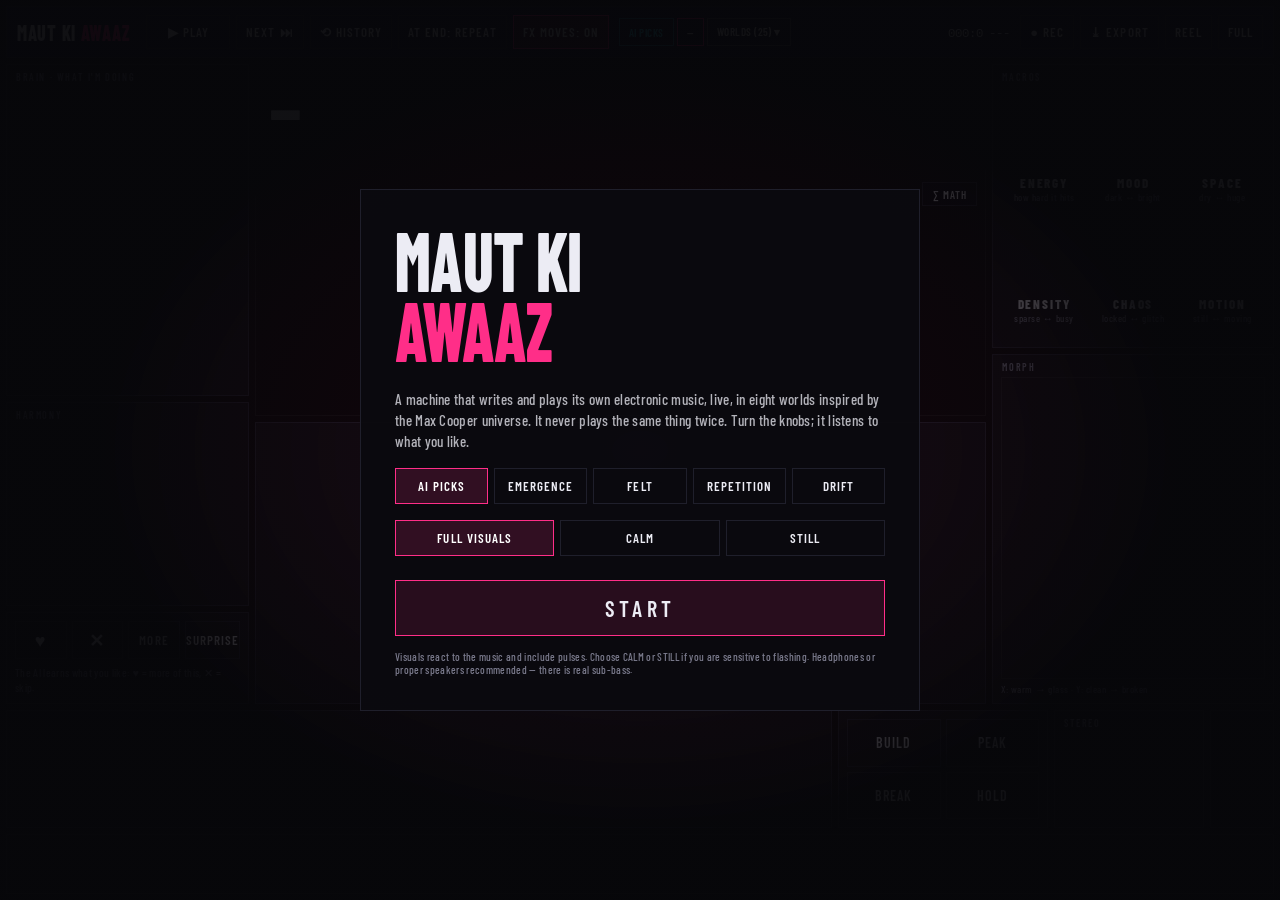
==== commit 420f9bb5: "Echo ghosts: the 0:23 trippy delayed tone from the user's favourite render, as a system-wide device " ====
--- a/index.html
+++ b/index.html
@@ -2,271 +2,222 @@
 <html lang="en">
 <head>
 <meta charset="utf-8">
-<meta name="viewport" content="width=device-width,initial-scale=1,viewport-fit=cover">
-<title>Maut ki machine</title>
-<meta name="claude:viewport-fit-sides" content="cover">
-<link rel="preconnect" href="https://fonts.googleapis.com">
-<link rel="preconnect" href="https://fonts.gstatic.com" crossorigin>
-<link id="fontlink" rel="stylesheet" href="">
-<link rel="stylesheet" href="css/app.css">
+<meta name="viewport" content="width=device-width, initial-scale=1">
+<title>Maut ki Awaaz</title>
+<link rel="stylesheet" href="css/fonts.css">
+<style>
+:root{
+  --bg:#07070a; --panel:rgba(14,14,20,.74); --panel2:rgba(20,20,28,.86); --line:#1f1f2b; --ink:#ececf4; --dim:#7a7a8c; --hot:#ff2e88; --cyan:#22e5ff; --warn:#ffd23f;
+  --f:'Barlow Condensed','Arial Narrow','Roboto Condensed',sans-serif; --m:'Space Mono',ui-monospace,monospace;
+}
+*{box-sizing:border-box;margin:0;padding:0}
+html,body{height:100%;background:var(--bg);color:var(--ink);font-family:var(--f);overflow:hidden;user-select:none;-webkit-user-select:none}
+button{font-family:var(--f);color:var(--ink);background:none;border:1px solid var(--line);cursor:pointer;letter-spacing:.08em;text-transform:uppercase;font-weight:600}
+button:hover{border-color:rgba(255,255,255,.3)} button:focus-visible,input:focus-visible{outline:2px solid var(--cyan);outline-offset:2px}
+button.on{border-color:var(--hot);color:#fff;background:rgba(255,46,136,.16)}
+#field{position:fixed;inset:0;width:100vw;height:100vh;z-index:0;display:block}
+#app{position:relative;z-index:1;height:100vh;display:grid;grid-template-rows:52px minmax(0,1fr) 118px 60px;gap:6px;padding:6px}
+.pan{background:var(--panel);border:1px solid var(--line);position:relative;min-height:0;min-width:0;transition:border-color .25s}
+.pan.bar-sweep{border-color:color-mix(in srgb,var(--hot) 45%,var(--line))}
+.lab{position:absolute;top:6px;left:9px;font-size:10px;letter-spacing:.16em;color:var(--dim);font-weight:600;z-index:3;pointer-events:none}
+canvas{display:block;width:100%;height:100%}
+/* top bar */
+#top{display:flex;align-items:center;gap:10px;padding:0 10px;background:var(--panel2);border:1px solid var(--line)}
+#logo{font-weight:800;font-size:22px;letter-spacing:.04em;transform:scaleY(1.3);transform-origin:center;white-space:nowrap;margin-right:6px}
+#logo b{color:var(--hot);font-weight:800}
+#top .grp{display:flex;gap:6px;align-items:center}
+#top button{height:34px;padding:0 12px;font-size:13px}
+#play{min-width:84px}
+.num{font-family:var(--m);font-variant-numeric:tabular-nums;font-size:12px;color:var(--ink);white-space:nowrap}
+.num i{color:var(--dim);font-style:normal}
+#worlds{display:flex;gap:3px;overflow-x:auto;scrollbar-width:none;flex:1;min-width:0}
+#worlds::-webkit-scrollbar{display:none}
+#worlds button{height:28px;padding:0 6px;font-size:11px;letter-spacing:.04em;white-space:nowrap;border-color:transparent;color:var(--dim)}
+#worlds button.cur{color:#fff;border-color:var(--hot)}
+#worlds button.pick{color:var(--cyan);border-color:rgba(34,229,255,.5)}
+.sp{flex:1}
+/* main */
+#main{display:grid;grid-template-columns:clamp(220px,19vw,300px) minmax(0,1fr) clamp(250px,22vw,330px);gap:6px;min-height:0}
+#left,#right{display:grid;gap:6px;min-height:0}
+#left{grid-template-rows:minmax(0,1fr) minmax(170px,32%) auto}
+#right{grid-template-rows:auto minmax(0,1fr)}
+#center{display:grid;grid-template-rows:minmax(0,1.25fr) minmax(190px,1fr);gap:6px;min-height:0}
+#hero{background:transparent;border-color:rgba(255,255,255,.06)}
+#heroTxt{position:absolute;left:0;top:0;z-index:3;pointer-events:none;padding:12px 40px 14px 14px;background:linear-gradient(100deg,rgba(7,7,10,.78) 0%,rgba(7,7,10,.5) 65%,rgba(7,7,10,0) 100%)}
+#secName{font-size:52px;font-weight:800;letter-spacing:-.01em;line-height:.9;transform:scaleY(1.32);transform-origin:top left;text-transform:uppercase;text-shadow:0 0 30px rgba(0,0,0,.6)}
+#worldName{font-size:14px;letter-spacing:.22em;color:var(--hot);font-weight:600;margin-top:22px}
+#worldDesc{font-size:13px;color:rgba(236,236,244,.7);letter-spacing:.06em;margin-top:2px}
+#chordNow{font-family:var(--m);font-size:12px;color:var(--cyan);margin-top:8px}
+#brain{position:absolute;inset:0;overflow:hidden;padding:24px 10px 8px;font-size:12.5px;line-height:1.35;-webkit-mask-image:linear-gradient(#000 75%,transparent);mask-image:linear-gradient(#000 75%,transparent)}
+.bl{display:flex;gap:8px;padding:3px 0;border-bottom:1px solid rgba(255,255,255,.04);animation:fadeIn .3s}
+.bl .bt{font-family:var(--m);font-size:10px;color:var(--dim);flex:none;padding-top:2px}
+.bl.ai .bx{color:var(--hot)} .bl.sec .bx{color:#fff;font-weight:600;letter-spacing:.04em} .bl.you .bx{color:var(--cyan)}
+@keyframes fadeIn{from{opacity:0;transform:translateX(-4px)}to{opacity:1}}
+#taste{padding:8px;display:grid;grid-template-columns:1fr 1fr 1fr 1fr;gap:5px}
+#taste button{height:38px;font-size:13px}
+#taste .big{font-size:18px}
+#learn{grid-column:1/-1;overflow:hidden;max-height:44px;font-size:11px;color:var(--dim);line-height:1.3;min-height:28px;padding-top:2px;letter-spacing:.03em}
+#learn b{color:var(--ink);font-weight:600}
+/* macros */
+#macros{padding:22px 8px 22px;display:grid;grid-template-columns:repeat(3,minmax(0,1fr));gap:4px}
+.knob{position:relative;text-align:center;min-width:0}
+#macroHelp{position:absolute;left:8px;right:8px;bottom:5px;font-size:11px;color:var(--cyan);letter-spacing:.04em;white-space:nowrap;overflow:hidden;text-overflow:ellipsis;opacity:0;transition:opacity .15s;pointer-events:none}
+#macroHelp.on{opacity:1}
+.knob canvas{height:88px;touch-action:none;cursor:ns-resize}
+.knob .kn{font-size:13px;font-weight:700;letter-spacing:.14em}
+.knob .kd{font-size:10px;color:var(--dim);letter-spacing:.05em;height:13px;white-space:nowrap;overflow:hidden;text-overflow:ellipsis}
+.knob input{position:absolute;opacity:0;pointer-events:none;width:1px;height:1px}
+#xyWrap{padding:22px 8px 8px;display:flex;flex-direction:column}
+#xy{flex:1;min-height:100px;touch-action:none;cursor:crosshair;border:1px solid rgba(255,255,255,.06)}
+#xyNote{font-size:10px;color:var(--dim);padding-top:4px;letter-spacing:.05em}
+/* bottom */
+#bottom{display:grid;grid-template-columns:minmax(0,1fr) auto 150px 64px;gap:6px;min-height:0}
+#strips{display:flex;gap:4px;padding:6px;overflow:hidden}
+.strip{flex:1;min-width:52px;max-width:110px;border:1px solid rgba(255,255,255,.06);display:grid;grid-template-rows:auto 1fr auto;padding:4px;gap:3px;background:rgba(255,255,255,.015);transition:border-color .15s}
+.strip.flash{border-color:var(--hot)}
+.strip .sn{font-size:12px;font-weight:700;letter-spacing:.1em;white-space:nowrap;overflow:hidden}
+.strip .sp2{font-size:9px;color:var(--dim);font-family:var(--m);white-space:nowrap;overflow:hidden;text-overflow:ellipsis}
+.strip canvas{height:100%;min-height:20px}
+.strip .sb{display:flex;gap:2px}
+.strip .sb button{flex:1;height:20px;font-size:10px;padding:0;letter-spacing:0}
+.strip.off{opacity:.42}
+#nudges{display:grid;grid-template-columns:repeat(2,1fr);gap:5px;padding:8px;width:210px}
+#nudges button{font-size:14px;height:auto}
+#nudges button.q{border-color:var(--cyan);color:var(--cyan)}
+#arc{grid-row:4}
+/* gate */
+#gate{position:fixed;inset:0;z-index:20;display:flex;align-items:center;justify-content:center;background:radial-gradient(ellipse at center,rgba(255,46,136,.08),rgba(7,7,10,.96) 60%)}
+#gate .card{width:min(560px,92vw);padding:34px;border:1px solid var(--line);background:rgba(10,10,15,.92)}
+#gate h1{font-size:64px;font-weight:800;line-height:.85;transform:scaleY(1.3);transform-origin:top left;letter-spacing:-.01em;margin-bottom:56px}
+#gate h1 b{color:var(--hot)}
+#gate p{color:rgba(236,236,244,.75);font-size:15px;line-height:1.4;letter-spacing:.02em;margin-bottom:14px}
+#gate .row{display:flex;gap:6px;margin:16px 0}
+#gate .row button{flex:1;height:36px;font-size:13px}
+#go{width:100%;height:56px;font-size:22px;letter-spacing:.2em;border-color:var(--hot);background:rgba(255,46,136,.12);margin-top:8px}
+#gate small{display:block;color:var(--dim);font-size:11px;margin-top:14px;letter-spacing:.03em}
+#endWarn{position:absolute;right:110px;top:14px;z-index:4;padding:7px 12px;background:rgba(7,7,10,.9);border:1px solid var(--hot);color:#fff;font-size:14px;font-weight:700;letter-spacing:.08em;opacity:0;transition:opacity .3s;pointer-events:none;animation:pulse 1s infinite alternate}
+#endWarn.on{opacity:1}
+@keyframes pulse{from{border-color:var(--hot)}to{border-color:rgba(255,255,255,.2)}}
+#hist{position:fixed;top:56px;left:300px;z-index:14;width:330px;max-height:65vh;overflow:auto;background:rgba(10,10,15,.97);border:1px solid var(--line);display:none;padding:6px}
+#hist.open{display:block}
+#hist .hh{font-size:10px;letter-spacing:.16em;color:var(--dim);padding:4px 6px 8px}
+#hist .hi{display:block;width:100%;text-align:left;padding:7px 8px;margin-bottom:3px;border-color:rgba(255,255,255,.06);text-transform:none;letter-spacing:.02em}
+#hist .hi b{display:block;font-size:14px;letter-spacing:.08em}
+#hist .hi span{font-family:var(--m);font-size:10px;color:var(--dim);font-weight:400}
+#hist .hi.cur{border-color:var(--hot)}
+#hist .hi.empty{color:var(--dim);font-size:12px;padding:10px}
+#hero.mathmode #worldDesc,#hero.mathmode #chordNow{display:none}
+#mathBtn{position:absolute;right:8px;top:calc(42% - 30px);z-index:5;height:24px;padding:0 10px;font-size:11px;background:rgba(7,7,10,.85)}
+#math{position:absolute;left:0;right:0;top:42%;bottom:0;z-index:3;display:none;container-type:size;grid-template-columns:repeat(4,minmax(0,1fr)) minmax(0,1.35fr);grid-template-rows:repeat(2,minmax(0,1fr));overflow:hidden;background:linear-gradient(rgba(7,7,10,.62),rgba(7,7,10,.88));border-top:1px solid var(--line);font-family:var(--m);padding:4px 0 2px;font-size:clamp(8px,min(.82cqw,6.4cqh),11.5px);line-height:1.34}
+#math.on{display:grid}
+#math .mc{padding:0 8px;border-right:1px solid rgba(255,255,255,.06);min-width:0;min-height:0;overflow:hidden}
+#math .mc:nth-child(n+6){border-top:1px solid rgba(255,255,255,.06);padding-top:2px}
+#math .mc.vv{grid-column:5;grid-row:1 / span 2;border-right:0}
+#math .mc.w2{grid-column:span 2}
+#math h5{font-family:var(--f);font-size:1.05em;font-weight:700;letter-spacing:.12em;color:var(--cyan);margin-bottom:1px;white-space:nowrap;overflow:hidden}
+#math p{white-space:nowrap;overflow:hidden;text-overflow:ellipsis;color:rgba(236,236,244,.42)}
+#math p.xl{font-size:1.9em;line-height:1.05;letter-spacing:-.02em}
+#math .rawg{display:grid;grid-template-columns:repeat(2,minmax(0,1fr));column-gap:6px}
+#math b{color:#fff;font-weight:700;font-variant-numeric:tabular-nums}
+#math b.c{color:var(--hot);text-shadow:0 0 8px var(--hot)}
+#math i{color:var(--cyan);font-style:normal;font-weight:700;opacity:.85}
+#math sup,#math sub{font-size:.75em;line-height:0}
+#math span.on{color:#fff} #math span.off{color:rgba(236,236,244,.3)}
+#wpop{position:fixed;top:56px;left:50%;transform:translateX(-50%);z-index:14;width:min(980px,94vw);max-height:78vh;overflow:auto;background:rgba(10,10,15,.97);border:1px solid var(--line);display:none;padding:10px}
+#wpop.open{display:block}
+#wpop .wh{font-size:11px;letter-spacing:.18em;color:var(--dim);padding:6px 4px}
+#wpop .wg{display:grid;grid-template-columns:repeat(auto-fill,minmax(210px,1fr));gap:5px;margin-bottom:8px}
+#wpop .wi{text-align:left;padding:8px 10px;text-transform:none;letter-spacing:.02em;border-color:rgba(255,255,255,.07);display:flex;flex-direction:column;gap:2px}
+#wpop .wi b{font-size:16px;letter-spacing:.08em}
+#wpop .wi span{font-size:12px;color:rgba(236,236,244,.75);font-weight:500}
+#wpop .wi i{font-size:10px;color:var(--dim);font-style:normal;font-family:var(--m);font-weight:400}
+#wpop .wi.cur{border-color:var(--hot)}
+#worlds button.cur{color:#fff}
+#worldsBtn{color:#fff!important;border-color:rgba(255,255,255,.25)!important}
+/* toast / export */
+#toast{position:fixed;left:50%;bottom:86px;transform:translateX(-50%);z-index:15;padding:10px 16px;background:rgba(10,10,15,.95);border:1px solid var(--hot);font-size:14px;letter-spacing:.05em;opacity:0;transition:opacity .3s;pointer-events:none}
+#toast.show{opacity:1}
+/* reel */
+#reel{position:fixed;inset:0;z-index:12;background:#000;display:none;align-items:center;justify-content:center}
+#reel.show{display:flex}
+#reelCv{height:100vh;width:calc(100vh * 9 / 16);max-width:100vw}
+#reelBar{position:fixed;top:10px;right:10px;display:flex;gap:6px;z-index:13}
+#reelBar button{height:32px;padding:0 12px;background:rgba(0,0,0,.6)}
+@media (max-width:1500px){#keyTxt{display:none}#logo{font-size:18px}#top .num i{display:none}#top button{padding:0 9px}}
+@media (max-width:1100px){#left{display:none}#main{grid-template-columns:minmax(0,1fr) 270px}}
+</style>
 </head>
 <body>
-<header class="top">
-  <h1>MAUT KI MACHINE</h1>
-  <p>Drop footage and a song. The song is analyzed into signals; every effect, cut and flicker is wired to those signals, so the drop hits the picture as hard as it hits the ear.</p>
-</header>
-
-<main class="grid">
-  <section class="stage" aria-label="Preview">
-    <div class="coltitle">Preview</div>
-    <div class="screen" id="screen">
-      <canvas id="gl" width="720" height="1280" aria-label="Reel preview"></canvas>
-      <div class="badge" id="badge" hidden></div>
-      <div class="meters" id="meters" aria-hidden="true"></div>
+<canvas id="field"></canvas>
+<div id="app">
+  <div id="top">
+    <div id="logo">MAUT KI <b>AWAAZ</b></div>
+    <div class="grp"><button id="play" title="Space">▶ PLAY</button><button id="next" title="N — next piece now">NEXT ⏭</button><button id="histBtn" title="every piece you heard — click one to bring it back exactly">⟲ HISTORY</button><button id="endMode">AT END: REPEAT</button><button id="fxBtn" class="on">FX MOVES: ON</button></div>
+    <div id="worlds" role="group" aria-label="worlds"></div>
+    <div class="grp"><span class="num" id="clock"><i>BAR</i> 000:0</span><span class="num" id="bpm"><i>BPM</i> ---</span><span class="num" id="keyTxt"><i>KEY</i> --</span></div>
+    <div class="grp"><button id="rec" title="record what you hear (WAV)">● REC</button><button id="export" title="render this whole piece to WAV">⤓ EXPORT</button><button id="reelBtn" title="R — 9:16 visual for reels">REEL</button><button id="mode" title="V — visual intensity">FULL</button></div>
+  </div>
+  <div id="main">
+    <div id="left">
+      <div class="pan"><div class="lab">BRAIN · WHAT I'M DOING</div><div id="brain"></div></div>
+      <div class="pan"><div class="lab">HARMONY</div><canvas id="wheel"></canvas></div>
+      <div class="pan" id="taste"><button id="like" class="big" title="L — I like this">♥</button><button id="skip" class="big" title="X — skip">✕</button><button id="more" title="more like this">MORE</button><button id="surprise" title="surprise me">SURPRISE</button><div id="learn">The AI learns what you like: ♥ = more of this, ✕ = skip.</div></div>
     </div>
-    <div class="transport">
-      <div class="row">
-        <button class="btn play" id="play" aria-label="Play">&#9654;</button>
-        <button class="btn" id="reroll" title="New random cut (R)">Reroll</button>
-        <button class="btn primary" id="export">Export video</button>
-        <button class="btn ghost" id="still">Save frame</button>
-        <select id="aspect" class="fmt" aria-label="Video format" title="Video format (portrait / square / landscape)"><option value="portrait" selected>9:16 Portrait</option><option value="square">1:1 Square</option><option value="landscape">16:9 Landscape</option></select>
-        <span class="time" id="time">0:00.0 / 0:30</span>
-      </div>
-      <div class="strip" id="strip"><canvas id="stripc" width="1120" height="128"></canvas><div class="shade" id="shadeL"></div><div class="shade" id="shadeR"></div><div class="head" id="head"></div></div>
-      <div class="legend"><span>Top: cuts. Green: hype. Pink ticks: drops. Grey: words. Shift-drag to mark a render region.</span><span id="bpmInfo"></span></div>
+    <div id="center">
+      <div class="pan" id="hero"><canvas id="heroCv"></canvas><div id="math"></div><button id="mathBtn" title="M — show the live math inside the engine">∑ MATH</button><div id="endWarn"></div><div id="heroTxt"><div id="secName">—</div><div id="worldName"></div><div id="worldDesc"></div><div id="chordNow"></div></div></div>
+      <div class="pan"><canvas id="lanes"></canvas></div>
     </div>
-    <div class="stagescroll">
-      <div class="row regionrow" style="width:100%">
-        <span class="note" style="color:var(--fg);font-weight:600">Render region</span>
-        <input class="num" id="rIn" type="number" step="0.1" min="0" placeholder="in" style="width:72px" aria-label="Region in, seconds">
-        <span class="note">→</span>
-        <input class="num" id="rOut" type="number" step="0.1" min="0" placeholder="out" style="width:72px" aria-label="Region out, seconds">
-        <button class="btn sm" id="setIn" title="I">In at playhead</button><button class="btn sm" id="setOut" title="O">Out at playhead</button><button class="btn sm ghost" id="clearRegion" title="X">Whole reel</button>
-        <span class="note" id="regionInfo"></span>
-      </div>
-    <div class="result" id="result" hidden></div>
-    <div class="sec" id="exportSettings">
-      <h2>Output</h2>
-      <div class="two">
-        <label class="f"><span>Length</span>
-          <select id="length"><option value="15">15 s</option><option value="30" selected>30 s</option><option value="45">45 s</option><option value="60">60 s</option><option value="0">Whole song</option><option value="-1">Custom…</option></select>
-          <input class="num" id="lenCustom" type="number" min="3" max="600" step="0.5" value="20" hidden aria-label="Custom length in seconds"></label>
-        <label class="f"><span>Frame rate</span><select id="fps"><option value="30">30 fps</option><option value="60" selected>60 fps</option></select></label>
-        <label class="f"><span>Preview size</span><select id="pvSize"><option value="540">540 × 960 (fast)</option><option value="720" selected>720 × 1280</option></select></label>
-        <label class="f"><span>Export size</span><select id="exSize"><option value="720">720 × 1280</option><option value="1080" selected>1080 × 1920</option></select></label>
-        <label class="f"><span>Export quality</span><select id="exQ"><option value="8">Good (8 Mbps)</option><option value="16" selected>High (16 Mbps)</option><option value="28">Max (28 Mbps)</option></select></label>
-      </div>
-      <p class="note">Rendering on: <b id="gpuName" style="color:var(--fg)">…</b></p>
-      <p class="note" id="gpuHint" hidden>That is the integrated GPU. On Windows, Chrome picks its GPU at startup from the system setting: Settings → System → Display → Graphics → add chrome.exe → Options → <b>High performance</b>, then quit Chrome fully and reopen. (Or NVIDIA Control Panel → Manage 3D settings → Program Settings → Chrome → High-performance NVIDIA processor.)</p>
-      <p class="note" id="exNote">Export renders frame by frame and encodes with your GPU, so it is never laggy, whatever the preview speed. Same seed and dials always give the same reel.</p>
+    <div id="right">
+      <div class="pan"><div class="lab">MACROS</div><div id="macros"></div><div id="macroHelp"></div></div>
+      <div class="pan" id="xyWrap"><div class="lab">MORPH</div><canvas id="xy"></canvas><div id="xyNote">X: warm → glass · Y: clean → broken</div></div>
     </div>
-    </div>
-  </section>
-
-  <aside class="rack" id="visualRack" aria-label="Visual controls">
-    <div class="coltitle">Visual</div>
-    <div class="sec">
-      <h2>Footage <b id="mediaCount"></b></h2>
-      <label class="drop" id="drop">Drop photos, GIFs and video clips, or tap to pick
-        <input type="file" id="mediaIn" accept="image/*,video/*" multiple></label>
-      <div class="thumbs" id="thumbs"></div>
-      <p class="note" id="sampleNote">Loaded with frames and a clip from your reels as samples. Adding your own replaces them.</p>
-      <div class="row"><p class="note" style="flex:1">Your footage, song and dials are kept in this browser and come back on reload.</p><button class="btn sm ghost" id="clearMedia">Clear footage</button></div>
-      <label class="f"><span>Frames kept per video clip <output id="cfOut">24</output></span><input type="range" id="clipFrames" min="12" max="72" step="6" value="24"></label>
-      <p class="note">Clips are sampled as bursts of 6 consecutive frames taken from random points in the clip (24 frames = 4 bursts). Each cut starts on a random burst, plays forward or reversed, at song speed. Applies to clips added after you move the slider.</p>
-    </div>
-    <div class="sec">
-      <h2>Style <b>58 styles · FX = effects only, no words</b></h2>
-      <div class="presets" id="presets"></div>
-      <div class="two" style="grid-template-columns:1fr 1fr 1fr">
-        <label class="f"><span>Reactivity <output id="reactOut">1.0</output></span><input type="range" id="react" min="0" max="2" step="0.1" value="1"></label>
-        <label class="f"><span>Intensity <output id="intOut">1.0</output></span><input type="range" id="intensity" min="0.3" max="2" step="0.1" value="1"></label>
-        <label class="f"><span>Clarity <output id="clarOut">0.6</output></span><input type="range" id="clarity" min="0" max="1" step="0.05" value="0.6"></label>
-      </div>
-      <p class="note">Clarity pulls the photo back through the effects: it tames warps, melts and palette strength without touching cuts or flicker.</p>
-      <div class="row"><button class="btn sm" id="randDials">Randomize dials</button><button class="btn sm ghost" id="resetDials">Reset to style</button>
-        <label class="f" style="margin-left:auto"><span>Seed</span><input class="num" id="seed" type="number" min="1" max="999999" value="1312" style="width:90px"></label></div>
-    </div>
-    <div id="groups"></div>
-    <div class="sec">
-      <h2>Words <button class="btn sm" id="wordsOn" aria-pressed="false" style="margin-left:auto">Words: OFF</button></h2>
-      <div id="wordsBody">
-      <textarea id="lyrics" spellcheck="false" aria-label="Words">raat ka SHOR
-रंग बिखरे
-CHAOS in my head
-sheher jal raha
-नींद नहीं
-DOOBE RAHO</textarea>
-      <label class="f"><span>Font set</span>
-        <select id="fontSet"><option value="auto" selected>Auto (style decides)</option><option value="narrow">Arial Narrow, stretched</option><option value="display">Display: Anton, Bebas, Six Caps, Archivo Black</option><option value="sans">Sans: Inter, Space Grotesk, Oswald</option><option value="serif">Serif: Playfair, Bodoni, Cormorant, Garamond</option><option value="desi">Devanagari: Khand, Teko, Noto</option><option value="mono">Mono</option></select></label>
-      <p class="note">Off by default: nothing with words appears in any style until you switch Words on. On: each line is a phrase — it starts on a bar, plays its words in order on a steady grid (Word rate: bar / half-bar / beat) in one look, then rests. Hindi, Hinglish and English all work; Devanagari words switch to a face that has the script. Rate, size, stretch and glitch are in the Words dials.</p>
-      <div class="row" role="radiogroup" aria-label="Words mode">
-        <button class="btn sm" id="wmRandom" aria-pressed="true">Random words</button>
-        <button class="btn sm" id="wmLyrics" aria-pressed="false">Timed lyrics</button>
-      </div>
-      <div id="lyricBox" hidden>
-        <div class="row regionrow">
-          <span class="note" style="color:var(--fg);font-weight:600">Spread lines</span>
-          <input class="num" id="lyFrom" type="number" step="0.1" min="0" placeholder="from" style="width:70px" aria-label="Lyrics from, seconds">
-          <span class="note">→</span>
-          <input class="num" id="lyTo" type="number" step="0.1" min="0" placeholder="to" style="width:70px" aria-label="Lyrics to, seconds">
-          <button class="btn sm" id="lySpread">Spread</button>
-          <button class="btn sm ghost" id="lyReset" title="Clear all timings">Reset</button>
-        </div>
-        <div class="row">
-          <label class="f" style="flex:1"><span>Shift everything <output id="lyOffOut">0.0 s</output></span><input type="range" id="lyOff" min="-6" max="6" step="0.05" value="0"></label>
-          <label class="f"><span>Show</span><select id="lyHow"><option value="word">word by word</option><option value="line">whole line</option></select></label>
-          <label class="f"><span>Max hold <output id="lyHoldOut">4.0 s</output></span><input type="range" id="lyHold" min="1" max="10" step="0.5" value="4"></label>
-        </div>
-        <p class="note">Sync: play the reel and press <b>L</b> when each line is sung — it stamps the next line at the playhead. Or type a time, nudge with ◀ ▶, or hit ● to set a line to the playhead. Times are reel seconds.</p>
-        <div id="lyCues" class="cues"></div>
-      </div>
-      </div>
-    </div>
-    <div class="sec">
-      <h2>Recipes <b>save a setup</b></h2>
-      <div class="row">
-        <button class="btn sm" id="recSave">Save recipe file</button>
-        <label class="btn sm" style="cursor:pointer">Load recipe file<input type="file" id="recLoad" accept=".json,application/json" style="display:none"></label>
-        <button class="btn sm ghost" id="recRestore">Restore last session</button>
-      </div>
-      <div class="row" style="align-items:stretch">
-        <textarea id="recCode" rows="2" style="min-height:48px;flex:1" placeholder="Recipe code appears here. Paste one and press Apply." aria-label="Recipe code"></textarea>
-        <div style="display:flex;flex-direction:column;gap:6px"><button class="btn sm" id="recCopy">Copy code</button><button class="btn sm" id="recApply">Apply</button></div>
-      </div>
-      <p class="note">A recipe is the style, seed, every dial with its source and depth, the words and the font set. Your footage and song are not in it; load those and the recipe recreates the edit.</p>
-    </div>
-  </aside>
-
-  <aside class="rack" id="audioRack" aria-label="Audio controls">
-    <div class="coltitle">Audio</div>
-    <div class="sec">
-      <h2>Sound <b id="soundName">Built-in beat</b></h2>
-      <div class="seg" role="group" aria-label="Sound source">
-        <button id="srcBeat" aria-pressed="true">Built-in beat</button>
-        <button id="srcSong" aria-pressed="false">My song</button>
-      </div>
-      <div id="beatBox" class="two">
-        <label class="f"><span>Tempo <output id="bpmOut">100</output></span><input type="range" id="bpm" min="70" max="160" value="100"></label>
-        <button class="btn" id="newBeat">New beat</button>
-      </div>
-      <div id="songBox" hidden>
-        <label class="drop" id="songDrop">Pick a song (mp3, wav, m4a, or a video with sound)
-          <input type="file" id="songIn" accept="audio/*,video/*"></label>
-        <div id="startWrap" hidden style="display:flex;flex-direction:column;gap:6px">
-          <label class="f"><span>Song starts at <output id="startOut">0:00</output></span><input type="range" id="songStart" min="0" max="60" step="0.1" value="0"></label>
-          <div class="row"><input class="num" id="startNum" type="number" min="0" step="0.1" value="0" style="width:84px" aria-label="Start in seconds"><span class="note">s</span>
-            <button class="btn ghost sm" data-nudge="-1">−1 s</button><button class="btn ghost sm" data-nudge="-beat">−1 beat</button><button class="btn ghost sm" data-nudge="beat">+1 beat</button><button class="btn ghost sm" data-nudge="1">+1 s</button></div>
-          <div class="row" id="dropBtns"></div>
-        </div>
-        <div class="row" id="tempoFix" hidden><button class="btn ghost sm" id="half">Half tempo</button><button class="btn ghost sm" id="double">Double</button><button class="btn ghost sm" id="toDrop">Start 8 s before first drop</button></div>
-      </div>
-      <div class="analysis" id="analysis">
-        <div class="stat"><b id="stBpm">–</b><span>BPM</span></div>
-        <div class="stat"><b id="stDrops">–</b><span>Drops found</span></div>
-        <div class="stat"><b id="stPeak">–</b><span>Peak hype at</span></div>
-      </div>
-      <div class="sigbar"><canvas id="sigc" width="800" height="80"></canvas></div>
-      <label class="chk"><input type="checkbox" id="dropGate"> Flashes only after the drop</label>
-      <label class="chk"><input type="checkbox" id="preDrop"> Build-up mode — calm before the drop, full power after</label>
-      <div class="row regionrow">
-        <span class="note" style="color:var(--fg);font-weight:600">Drop at</span>
-        <input class="num" id="dropAt" type="number" step="0.1" min="0" placeholder="auto" style="width:84px" aria-label="Drop time, reel seconds">
-        <button class="btn sm" id="dropNow">Drop at playhead</button>
-        <input type="range" id="preCalm" min="0" max="1" step="0.01" value="0.7" style="width:130px" aria-label="Calm amount before the drop">
-        <span class="note">calm <b id="preCalmOut">0.70</b></span>
-      </div>
-      <p class="note">Flashes toggle: before the drop only clean media cuts — no invert bursts, white/black flashes, strobe or flash cuts. Build-up mode goes further: the whole effect stack is damped by the calm amount until the drop, then slams back to full power. “Drop at” is in reel seconds — leave it empty to use the detected drop, type a time, or hit “Drop at playhead”. The cyan line on the timeline marks the switch; both toggles use it.</p>
-      <p class="hint">Signals: SUB BASS KICK SNARE HAT MID HIGH PUNCH LOUD HYPE DROP BUILD BEAT BAR BRIGHT. Pick any of them as a source in the Visual dials.</p>
-    </div>
-    <div class="sec" id="studioSec">
-      <h2>Studio <b>math synthesiser · every sample computed · music from systems that evolve</b></h2>
-      <div class="row">
-        <button class="btn primary" id="stGen" title="A different song: new key, mode, tempo, groove, form, harmony and sounds — keeps your character dials">New piece</button>
-        <button class="btn" id="stRand" title="Roll everything, dials included — always inside one evolving style so the values fit together">Randomize</button>
-        <button class="btn" id="stVary" title="Same key, tempo, chords and sounds — new groove, bass figure, melodies and rhythms">Variation</button>
-        <button class="btn play" id="stPlay" aria-label="Play">&#9654;</button>
-        <input class="num" id="stSeed" type="number" min="1" max="999999" value="7" style="width:84px" aria-label="Seed">
-        <span class="note" id="stStatus" style="flex:1;text-align:right"></span>
-      </div>
-      <p class="note" id="stInfo" style="margin:2px 0 6px"></p>
-      <div class="strip" id="stArcWrap" style="height:84px;touch-action:none"><canvas id="stArc" width="1120" height="168" style="width:100%;height:100%"></canvas></div>
-      <div class="row" style="gap:10px;align-items:center">
-        <span class="note" id="stPos" style="font-family:var(--mono);min-width:92px">0:00.0 / 0:00</span>
-        <input type="range" id="stSeek" min="0" max="1000" step="1" value="0" style="flex:1" aria-label="Studio playback position">
-      </div>
-      <div class="two" style="grid-template-columns:repeat(2,1fr)">
-        <label class="f" style="grid-column:1/-1"><span>Style</span><select id="stStyle"></select></label>
-        <label class="f"><span>Rhythm</span><select id="stRhythm"><option value="auto">auto</option><option value="four">four on the floor</option><option value="drive">8th-note drive</option><option value="broken">broken</option><option value="half">half-time</option><option value="ca">cellular automata</option><option value="none">none (ambient)</option></select></label>
-        <label class="f"><span>Form</span><select id="stForm"><option value="auto">auto</option><option value="cooper">emergence — low, long groove in steps, dip, peak</option><option value="steps">steps — groove that keeps stepping up</option><option value="arc">arc — build/peak/break</option><option value="rise">rise — chaos → order</option><option value="twin">twin peaks</option><option value="ambient">ambient swell</option><option value="club">club — intro/drop/break/drop</option><option value="loop">loop — verse/hook</option><option value="dnb">drum &amp; bass</option></select></label>
-        <label class="f"><span>Key</span><select id="stKey"></select></label>
-        <label class="f"><span>Mode</span><select id="stMode"></select></label>
-      </div>
-      <div class="two" style="grid-template-columns:repeat(3,1fr)">
-        <label class="f"><span>Tempo <output id="stTempoOut">120</output></span><input type="range" id="stTempo" min="60" max="180" step="1" value="120"></label>
-        <label class="f"><span>Length <output id="stBarsOut">112 bars</output></span><input type="range" id="stBars" min="16" max="192" step="16" value="112"></label>
-        <label class="f"><span>Melody math</span><select id="stMelody"><option value="auto">auto</option><option value="voss">1/f noise walk (Voss)</option><option value="lsys">L-system</option><option value="euclid">Euclidean</option><option value="fib">Fibonacci word</option><option value="lorenz">Lorenz slice</option></select></label>
-        <label class="f"><span>Chord motion <output id="stMotionOut">0.30</output></span><input type="range" id="stMotion" min="0" max="1" step="0.01" value="0.3"></label>
-        <label class="f"><span>Harmonic colour <output id="stColorOut">0.30</output></span><input type="range" id="stColor" min="0" max="1" step="0.01" value="0.3"></label>
-        <label class="f"><span>Development <output id="stDevelopOut">0.50</output></span><input type="range" id="stDevelop" min="0" max="1" step="0.01" value="0.5"></label>
-        <label class="f"><span>Chaos <output id="stChaosOut">0.35</output></span><input type="range" id="stChaos" min="0" max="1" step="0.01" value="0.35"></label>
-        <label class="f"><span>Polymeter <output id="stPolyOut">0.60</output></span><input type="range" id="stPoly" min="0" max="1" step="0.01" value="0.6"></label>
-        <label class="f"><span>Density <output id="stDensityOut">0.60</output></span><input type="range" id="stDensity" min="0" max="1" step="0.01" value="0.6"></label>
-        <label class="f"><span>Brightness <output id="stBrightOut">0.50</output></span><input type="range" id="stBright" min="0" max="1" step="0.01" value="0.5"></label>
-        <label class="f"><span>Pump <output id="stPumpOut">0.35</output></span><input type="range" id="stPump" min="0" max="1" step="0.01" value="0.35"></label>
-        <label class="f"><span>Reverb <output id="stVerbOut">0.55</output></span><input type="range" id="stVerb" min="0" max="1" step="0.01" value="0.55"></label>
-      </div>
-      <details class="more"><summary class="note">More dials — swing, humanize, metal, drive, delay, width, arp rate</summary>
-      <div class="two" style="grid-template-columns:repeat(3,1fr);margin-top:8px">
-        <label class="f"><span>Swing <output id="stSwingOut">0.55</output></span><input type="range" id="stSwing" min="0.5" max="0.72" step="0.01" value="0.55"></label>
-        <label class="f"><span>Humanize <output id="stHumanOut">0.35</output></span><input type="range" id="stHuman" min="0" max="1" step="0.01" value="0.35"></label>
-        <label class="f"><span>Metal (FM) <output id="stMetalOut">0.25</output></span><input type="range" id="stMetal" min="0" max="1" step="0.01" value="0.25"></label>
-        <label class="f"><span>Drive <output id="stDriveOut">0.20</output></span><input type="range" id="stDrive" min="0" max="1" step="0.01" value="0.2"></label>
-        <label class="f"><span>Delay <output id="stDelayOut">0.40</output></span><input type="range" id="stDelay" min="0" max="1" step="0.01" value="0.4"></label>
-        <label class="f"><span>Width <output id="stWidthOut">0.90</output></span><input type="range" id="stWidth" min="0" max="1" step="0.01" value="0.9"></label>
-        <label class="f"><span>Arp rate</span><select id="stArpRate"><option value="16">16ths</option><option value="8">8ths</option></select></label>
-      </div></details>
-      <div class="two" id="stPartsG" style="grid-template-columns:repeat(2,1fr)" hidden>
-        <label class="f"><span>Bass line</span><select id="stLine"><option value="auto">auto</option><option value="offbeat">offbeat</option><option value="sub">sub</option><option value="rolling">rolling 16ths</option><option value="acid">acid 303</option><option value="square">electro square</option><option value="garage">garage wobble</option><option value="reese">reese</option><option value="b808">808 glide</option><option value="walking">walking upright</option><option value="octave">octave 8ths</option><option value="log">log drum</option></select></label>
-        <label class="f"><span>Chords</span><select id="stChords"><option value="auto">auto</option><option value="pad">pad</option><option value="gated">trance-gated pad</option><option value="stab">saw stabs</option><option value="dub">dub chords</option><option value="organ">organ stabs</option><option value="comp">e-piano comping</option><option value="piano">soft piano</option><option value="none">none</option></select></label>
-        <label class="f"><span>Top line</span><select id="stTop"><option value="auto">auto</option><option value="riff">riff / hook</option><option value="lead">lead melody</option><option value="arp">arpeggio</option><option value="vox">vocal chops</option><option value="none">none</option></select></label>
-        <label class="f"><span>Texture</span><select id="stTexG"><option value="auto">auto</option><option value="crackle">vinyl crackle</option><option value="wind">wind</option><option value="grains">granular</option><option value="chaos">Lorenz drone</option><option value="none">none</option></select></label>
-      </div>
-      <div class="two" id="stPartsC" style="grid-template-columns:repeat(4,1fr)">
-        <label class="f"><span>Bass</span><select id="stPalBass"><option value="auto">auto</option><option value="sub">sub sine</option><option value="fm">FM</option><option value="subsaw">sub + saw</option><option value="string">plucked string</option></select></label>
-        <label class="f"><span>Arp</span><select id="stPalArp"><option value="auto">auto</option><option value="synth">soft synth pluck</option><option value="blip">blip</option><option value="keys">piano / keys</option><option value="pluck">plucked string</option><option value="saw">filtered saw</option><option value="epiano">FM e-piano</option><option value="mallet">modal mallet</option><option value="bell">FM bell</option></select></label>
-        <label class="f"><span>Pad</span><select id="stPalPad"><option value="auto">auto</option><option value="lush">lush unison</option><option value="supersaw">supersaw</option><option value="fmpad">FM pad</option><option value="additive">additive</option></select></label>
-        <label class="f"><span>Lead</span><select id="stPalLead"><option value="auto">auto</option><option value="synth">soft synth</option><option value="keys">piano / keys</option><option value="glass">glass keys</option><option value="pluck">string</option><option value="sawlead">saw lead</option><option value="fmlead">FM lead</option><option value="mallet">mallet</option></select></label>
-        <label class="f"><span>Keys</span><select id="stPalKeys"><option value="auto">auto</option><option value="felt">felt piano</option><option value="epiano">e-piano</option><option value="glass">glass</option></select></label>
-        <label class="f"><span>Percussion</span><select id="stPalPerc"><option value="auto">auto</option><option value="wood">wood</option><option value="membrane">membrane</option><option value="glass">glass</option><option value="metal">metal</option></select></label>
-        <label class="f"><span>Texture</span><select id="stPalTex"><option value="auto">auto</option><option value="glitch">glitch blips</option><option value="grains">granular</option><option value="wind">wind</option><option value="chaos">Lorenz drone</option><option value="crackle">vinyl crackle</option></select></label>
-      </div>
-      <div class="row" id="stLayers" style="flex-wrap:wrap;gap:6px 14px"></div>
-      <div class="row" style="flex-wrap:wrap;gap:6px 14px;align-items:center"><span class="note" style="min-width:52px">Effects</span><span id="stFx" style="display:contents"></span><button class="btn sm ghost" id="stFxAuto" title="Let the style pick a combination again">auto</button></div>
-      <div class="row">
-        <button class="btn" id="stExport">Export WAV</button>
-        <button class="btn" id="stUse">Use as song &rarr; reel</button>
-        <button class="btn sm ghost" id="stCopy">Copy music recipe</button>
-        <button class="btn sm ghost" id="stPaste">Apply recipe</button>
-      </div>
-      <p class="note">Every sample is computed: FM operators, Karplus–Strong strings, modal resonators (membrane, bar, glass, metal), band-limited oscillators through state-variable filters, granular clouds, an 8-line feedback-delay reverb. The music comes from systems that evolve rather than loop — Markov harmony with voice leading, a motif that develops and mutates, cellular automata rewriting rhythms every bar, logistic-map and Lorenz-attractor modulation. Fifteen styles: four on the evolving engine (cinematic, broken beat/IDM, downtempo, ambient) and eleven on a genre engine (deep house, dub techno, techno, acid, electro, UK garage, drum &amp; bass, lo-fi hip hop, trap, synthwave, amapiano), each with its own kit, groove library, bass line, chord and top-line roles, harmony loops and effect combinations. <em>New piece</em> changes the song (style, key, tempo, groove, sounds, effects) and keeps your dials; <em>Randomize</em> rolls everything inside one style; <em>Variation</em> keeps key, chords and sounds and rewrites grooves, lines and arrangement. Same seed + same dials = the same track.</p>
-    </div>
-  </aside>
-</main>
-<div class="toast" id="toast" hidden></div>
-
-<script src="js/util.js"></script>
-<script src="js/fonts.js"></script>
-<script>document.getElementById('fontlink').href = FONT_LINK;</script>
-<script src="js/motifs.js"></script>
-<script src="js/presets.js"></script>
-<script src="js/analysis.js"></script>
-<script src="js/shader.js"></script>
-<script src="js/mp4.js"></script>
-<script src="js/samples.js"></script>
-<script src="js/app.js"></script>
-<script src="js/synth.js"></script>
-<script src="js/studio-ui.js"></script>
+  </div>
+  <div id="bottom">
+    <div class="pan" id="strips"></div>
+    <div class="pan" id="nudges"><button data-n="build" title="B">BUILD</button><button data-n="peak" title="P">PEAK</button><button data-n="break" title="K">BREAK</button><button data-n="hold" title="H">HOLD</button></div>
+    <div class="pan"><div class="lab">STEREO</div><canvas id="gonio"></canvas></div>
+    <div class="pan"><canvas id="meter"></canvas></div>
+  </div>
+  <div class="pan" id="arcP"><canvas id="arc"></canvas></div>
+</div>
+<div id="gate"><div class="card">
+  <h1>MAUT KI<br><b>AWAAZ</b></h1>
+  <p>A machine that writes and plays its own electronic music, live, in eight worlds inspired by the Max Cooper universe. It never plays the same thing twice. Turn the knobs; it listens to what you like.</p>
+  <div class="row" id="gateWorlds"></div>
+  <div class="row"><button data-m="FULL" class="on">FULL VISUALS</button><button data-m="CALM">CALM</button><button data-m="STILL">STILL</button></div>
+  <button id="go">START</button>
+  <small>Visuals react to the music and include pulses. Choose CALM or STILL if you are sensitive to flashing. Headphones or proper speakers recommended — there is real sub-bass.</small>
+</div></div>
+<div id="reel"><canvas id="reelCv"></canvas><div id="reelBar"><button id="reelRec">● RECORD VIDEO</button><button id="reelExit">EXIT</button></div></div>
+<div id="wpop"><div id="wgrid"></div></div>
+<div id="hist"><div class="hh">HISTORY · click to bring a piece back</div><div id="histList"></div></div>
+<div id="toast"></div>
+<script src="js/engine/00-util.js"></script>
+<script src="js/engine/10-dsp.js"></script>
+<script src="js/engine/20-drums.js"></script>
+<script src="js/engine/21-synth.js"></script>
+<script src="js/engine/22-fx.js"></script>
+<script src="js/engine/23-fx2.js"></script>
+<script src="js/engine/24-synth2.js"></script>
+<script src="js/engine/25-inst.js"></script>
+<script src="js/engine/30-mixer.js"></script>
+<script src="js/engine/40-theory.js"></script>
+<script src="js/engine/50-parts.js"></script>
+<script src="js/engine/51-parts2.js"></script>
+<script src="js/engine/52-acid.js"></script>
+<script src="js/engine/55-composer.js"></script>
+<script src="js/engine/56-moves.js"></script>
+<script src="js/engine/58-target.js"></script>
+<script src="js/engine/59-norm.js"></script>
+<script src="js/engine/60-worlds.js"></script>
+<script src="js/engine/61-worlds2.js"></script>
+<script src="js/engine/62-ghosts.js"></script>
+<script src="js/engine/80-engine.js"></script>
+<script src="js/ui/host.js"></script>
+<script src="js/ui/ai.js"></script>
+<script src="js/ui/viz.js"></script>
+<script src="js/ui/reel.js"></script>
+<script src="js/ui/mathview.js"></script>
+<script src="js/ui/app.js"></script>
 </body>
 </html>
--- a/css/fonts.css
+++ b/css/fonts.css
@@ -0,0 +1,6 @@
+/* Barlow Condensed & Space Mono — SIL Open Font License 1.1 (google/fonts). Embedded so the page works offline from file:// */
+@font-face{font-family:'Barlow Condensed';font-weight:300;font-style:normal;font-display:block;src:url([data-uri]) format('truetype')}
+@font-face{font-family:'Barlow Condensed';font-weight:500;font-style:normal;font-display:block;src:url([data-uri]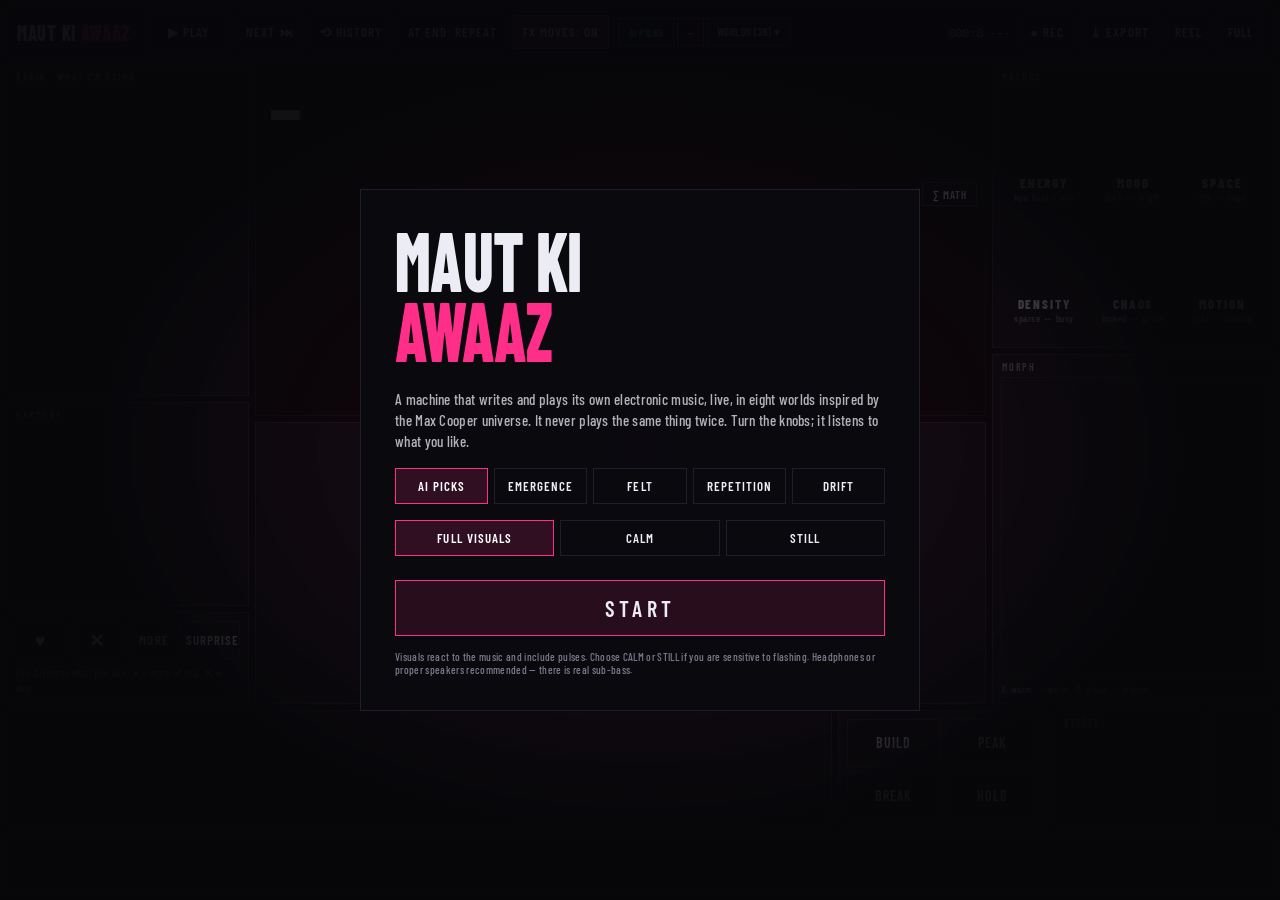
==== commit fbf2ffcc: "AO world: Max Cooper's AO reverse-engineered (research/09-ao.md) No drums. A sub-bass melody pulsing" ====
--- a/index.html
+++ b/index.html
@@ -212,6 +212,7 @@
 <script src="js/engine/60-worlds.js"></script>
 <script src="js/engine/61-worlds2.js"></script>
 <script src="js/engine/62-ghosts.js"></script>
+<script src="js/engine/63-ao.js"></script>
 <script src="js/engine/80-engine.js"></script>
 <script src="js/ui/host.js"></script>
 <script src="js/ui/ai.js"></script>
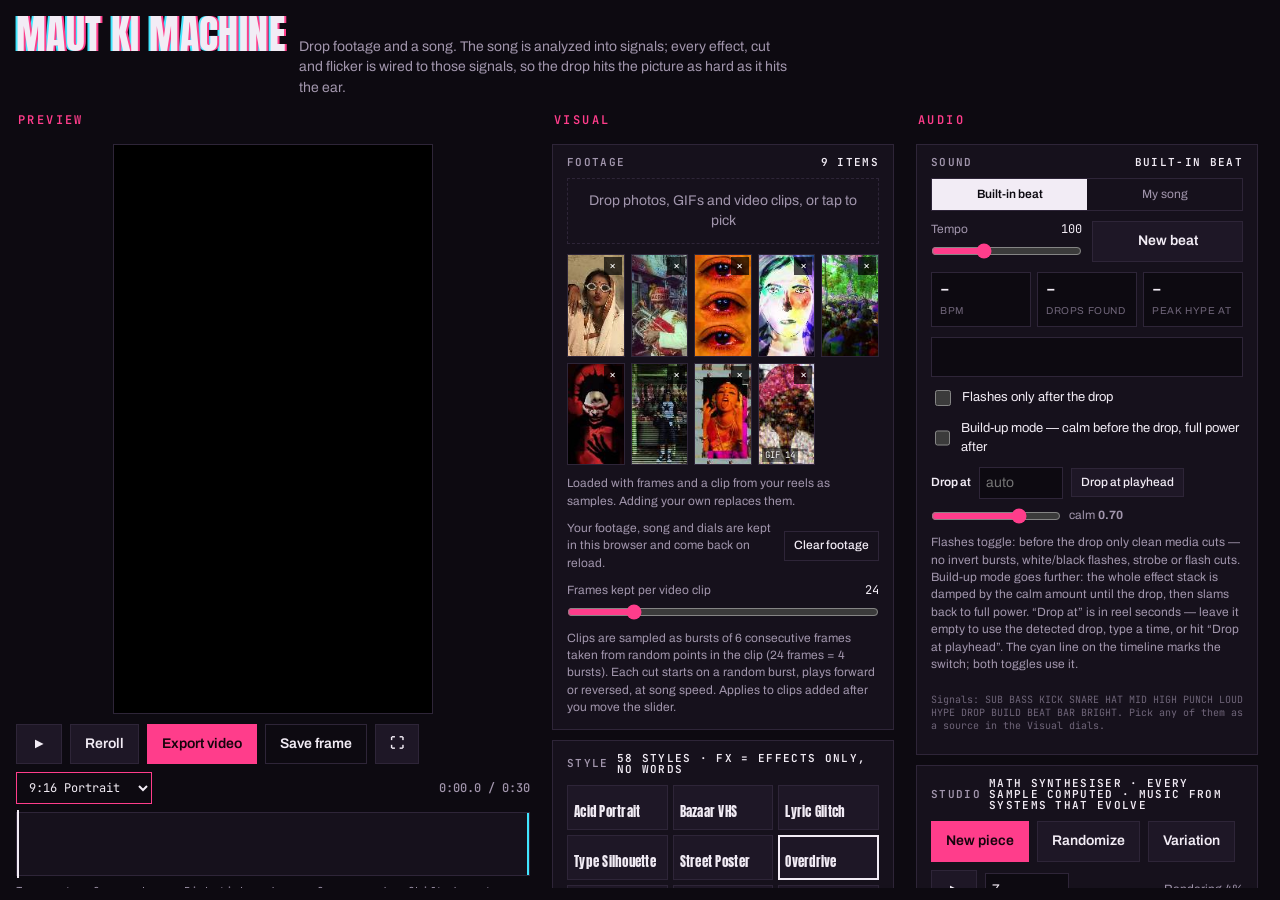
==== commit 07210c40: "Full screen preview: button next to Save frame (or F / double-click), fits the screen at the reel's " ====
--- a/index.html
+++ b/index.html
@@ -2,223 +2,273 @@
 <html lang="en">
 <head>
 <meta charset="utf-8">
-<meta name="viewport" content="width=device-width, initial-scale=1">
-<title>Maut ki Awaaz</title>
-<link rel="stylesheet" href="css/fonts.css">
-<style>
-:root{
-  --bg:#07070a; --panel:rgba(14,14,20,.74); --panel2:rgba(20,20,28,.86); --line:#1f1f2b; --ink:#ececf4; --dim:#7a7a8c; --hot:#ff2e88; --cyan:#22e5ff; --warn:#ffd23f;
-  --f:'Barlow Condensed','Arial Narrow','Roboto Condensed',sans-serif; --m:'Space Mono',ui-monospace,monospace;
-}
-*{box-sizing:border-box;margin:0;padding:0}
-html,body{height:100%;background:var(--bg);color:var(--ink);font-family:var(--f);overflow:hidden;user-select:none;-webkit-user-select:none}
-button{font-family:var(--f);color:var(--ink);background:none;border:1px solid var(--line);cursor:pointer;letter-spacing:.08em;text-transform:uppercase;font-weight:600}
-button:hover{border-color:rgba(255,255,255,.3)} button:focus-visible,input:focus-visible{outline:2px solid var(--cyan);outline-offset:2px}
-button.on{border-color:var(--hot);color:#fff;background:rgba(255,46,136,.16)}
-#field{position:fixed;inset:0;width:100vw;height:100vh;z-index:0;display:block}
-#app{position:relative;z-index:1;height:100vh;display:grid;grid-template-rows:52px minmax(0,1fr) 118px 60px;gap:6px;padding:6px}
-.pan{background:var(--panel);border:1px solid var(--line);position:relative;min-height:0;min-width:0;transition:border-color .25s}
-.pan.bar-sweep{border-color:color-mix(in srgb,var(--hot) 45%,var(--line))}
-.lab{position:absolute;top:6px;left:9px;font-size:10px;letter-spacing:.16em;color:var(--dim);font-weight:600;z-index:3;pointer-events:none}
-canvas{display:block;width:100%;height:100%}
-/* top bar */
-#top{display:flex;align-items:center;gap:10px;padding:0 10px;background:var(--panel2);border:1px solid var(--line)}
-#logo{font-weight:800;font-size:22px;letter-spacing:.04em;transform:scaleY(1.3);transform-origin:center;white-space:nowrap;margin-right:6px}
-#logo b{color:var(--hot);font-weight:800}
-#top .grp{display:flex;gap:6px;align-items:center}
-#top button{height:34px;padding:0 12px;font-size:13px}
-#play{min-width:84px}
-.num{font-family:var(--m);font-variant-numeric:tabular-nums;font-size:12px;color:var(--ink);white-space:nowrap}
-.num i{color:var(--dim);font-style:normal}
-#worlds{display:flex;gap:3px;overflow-x:auto;scrollbar-width:none;flex:1;min-width:0}
-#worlds::-webkit-scrollbar{display:none}
-#worlds button{height:28px;padding:0 6px;font-size:11px;letter-spacing:.04em;white-space:nowrap;border-color:transparent;color:var(--dim)}
-#worlds button.cur{color:#fff;border-color:var(--hot)}
-#worlds button.pick{color:var(--cyan);border-color:rgba(34,229,255,.5)}
-.sp{flex:1}
-/* main */
-#main{display:grid;grid-template-columns:clamp(220px,19vw,300px) minmax(0,1fr) clamp(250px,22vw,330px);gap:6px;min-height:0}
-#left,#right{display:grid;gap:6px;min-height:0}
-#left{grid-template-rows:minmax(0,1fr) minmax(170px,32%) auto}
-#right{grid-template-rows:auto minmax(0,1fr)}
-#center{display:grid;grid-template-rows:minmax(0,1.25fr) minmax(190px,1fr);gap:6px;min-height:0}
-#hero{background:transparent;border-color:rgba(255,255,255,.06)}
-#heroTxt{position:absolute;left:0;top:0;z-index:3;pointer-events:none;padding:12px 40px 14px 14px;background:linear-gradient(100deg,rgba(7,7,10,.78) 0%,rgba(7,7,10,.5) 65%,rgba(7,7,10,0) 100%)}
-#secName{font-size:52px;font-weight:800;letter-spacing:-.01em;line-height:.9;transform:scaleY(1.32);transform-origin:top left;text-transform:uppercase;text-shadow:0 0 30px rgba(0,0,0,.6)}
-#worldName{font-size:14px;letter-spacing:.22em;color:var(--hot);font-weight:600;margin-top:22px}
-#worldDesc{font-size:13px;color:rgba(236,236,244,.7);letter-spacing:.06em;margin-top:2px}
-#chordNow{font-family:var(--m);font-size:12px;color:var(--cyan);margin-top:8px}
-#brain{position:absolute;inset:0;overflow:hidden;padding:24px 10px 8px;font-size:12.5px;line-height:1.35;-webkit-mask-image:linear-gradient(#000 75%,transparent);mask-image:linear-gradient(#000 75%,transparent)}
-.bl{display:flex;gap:8px;padding:3px 0;border-bottom:1px solid rgba(255,255,255,.04);animation:fadeIn .3s}
-.bl .bt{font-family:var(--m);font-size:10px;color:var(--dim);flex:none;padding-top:2px}
-.bl.ai .bx{color:var(--hot)} .bl.sec .bx{color:#fff;font-weight:600;letter-spacing:.04em} .bl.you .bx{color:var(--cyan)}
-@keyframes fadeIn{from{opacity:0;transform:translateX(-4px)}to{opacity:1}}
-#taste{padding:8px;display:grid;grid-template-columns:1fr 1fr 1fr 1fr;gap:5px}
-#taste button{height:38px;font-size:13px}
-#taste .big{font-size:18px}
-#learn{grid-column:1/-1;overflow:hidden;max-height:44px;font-size:11px;color:var(--dim);line-height:1.3;min-height:28px;padding-top:2px;letter-spacing:.03em}
-#learn b{color:var(--ink);font-weight:600}
-/* macros */
-#macros{padding:22px 8px 22px;display:grid;grid-template-columns:repeat(3,minmax(0,1fr));gap:4px}
-.knob{position:relative;text-align:center;min-width:0}
-#macroHelp{position:absolute;left:8px;right:8px;bottom:5px;font-size:11px;color:var(--cyan);letter-spacing:.04em;white-space:nowrap;overflow:hidden;text-overflow:ellipsis;opacity:0;transition:opacity .15s;pointer-events:none}
-#macroHelp.on{opacity:1}
-.knob canvas{height:88px;touch-action:none;cursor:ns-resize}
-.knob .kn{font-size:13px;font-weight:700;letter-spacing:.14em}
-.knob .kd{font-size:10px;color:var(--dim);letter-spacing:.05em;height:13px;white-space:nowrap;overflow:hidden;text-overflow:ellipsis}
-.knob input{position:absolute;opacity:0;pointer-events:none;width:1px;height:1px}
-#xyWrap{padding:22px 8px 8px;display:flex;flex-direction:column}
-#xy{flex:1;min-height:100px;touch-action:none;cursor:crosshair;border:1px solid rgba(255,255,255,.06)}
-#xyNote{font-size:10px;color:var(--dim);padding-top:4px;letter-spacing:.05em}
-/* bottom */
-#bottom{display:grid;grid-template-columns:minmax(0,1fr) auto 150px 64px;gap:6px;min-height:0}
-#strips{display:flex;gap:4px;padding:6px;overflow:hidden}
-.strip{flex:1;min-width:52px;max-width:110px;border:1px solid rgba(255,255,255,.06);display:grid;grid-template-rows:auto 1fr auto;padding:4px;gap:3px;background:rgba(255,255,255,.015);transition:border-color .15s}
-.strip.flash{border-color:var(--hot)}
-.strip .sn{font-size:12px;font-weight:700;letter-spacing:.1em;white-space:nowrap;overflow:hidden}
-.strip .sp2{font-size:9px;color:var(--dim);font-family:var(--m);white-space:nowrap;overflow:hidden;text-overflow:ellipsis}
-.strip canvas{height:100%;min-height:20px}
-.strip .sb{display:flex;gap:2px}
-.strip .sb button{flex:1;height:20px;font-size:10px;padding:0;letter-spacing:0}
-.strip.off{opacity:.42}
-#nudges{display:grid;grid-template-columns:repeat(2,1fr);gap:5px;padding:8px;width:210px}
-#nudges button{font-size:14px;height:auto}
-#nudges button.q{border-color:var(--cyan);color:var(--cyan)}
-#arc{grid-row:4}
-/* gate */
-#gate{position:fixed;inset:0;z-index:20;display:flex;align-items:center;justify-content:center;background:radial-gradient(ellipse at center,rgba(255,46,136,.08),rgba(7,7,10,.96) 60%)}
-#gate .card{width:min(560px,92vw);padding:34px;border:1px solid var(--line);background:rgba(10,10,15,.92)}
-#gate h1{font-size:64px;font-weight:800;line-height:.85;transform:scaleY(1.3);transform-origin:top left;letter-spacing:-.01em;margin-bottom:56px}
-#gate h1 b{color:var(--hot)}
-#gate p{color:rgba(236,236,244,.75);font-size:15px;line-height:1.4;letter-spacing:.02em;margin-bottom:14px}
-#gate .row{display:flex;gap:6px;margin:16px 0}
-#gate .row button{flex:1;height:36px;font-size:13px}
-#go{width:100%;height:56px;font-size:22px;letter-spacing:.2em;border-color:var(--hot);background:rgba(255,46,136,.12);margin-top:8px}
-#gate small{display:block;color:var(--dim);font-size:11px;margin-top:14px;letter-spacing:.03em}
-#endWarn{position:absolute;right:110px;top:14px;z-index:4;padding:7px 12px;background:rgba(7,7,10,.9);border:1px solid var(--hot);color:#fff;font-size:14px;font-weight:700;letter-spacing:.08em;opacity:0;transition:opacity .3s;pointer-events:none;animation:pulse 1s infinite alternate}
-#endWarn.on{opacity:1}
-@keyframes pulse{from{border-color:var(--hot)}to{border-color:rgba(255,255,255,.2)}}
-#hist{position:fixed;top:56px;left:300px;z-index:14;width:330px;max-height:65vh;overflow:auto;background:rgba(10,10,15,.97);border:1px solid var(--line);display:none;padding:6px}
-#hist.open{display:block}
-#hist .hh{font-size:10px;letter-spacing:.16em;color:var(--dim);padding:4px 6px 8px}
-#hist .hi{display:block;width:100%;text-align:left;padding:7px 8px;margin-bottom:3px;border-color:rgba(255,255,255,.06);text-transform:none;letter-spacing:.02em}
-#hist .hi b{display:block;font-size:14px;letter-spacing:.08em}
-#hist .hi span{font-family:var(--m);font-size:10px;color:var(--dim);font-weight:400}
-#hist .hi.cur{border-color:var(--hot)}
-#hist .hi.empty{color:var(--dim);font-size:12px;padding:10px}
-#hero.mathmode #worldDesc,#hero.mathmode #chordNow{display:none}
-#mathBtn{position:absolute;right:8px;top:calc(42% - 30px);z-index:5;height:24px;padding:0 10px;font-size:11px;background:rgba(7,7,10,.85)}
-#math{position:absolute;left:0;right:0;top:42%;bottom:0;z-index:3;display:none;container-type:size;grid-template-columns:repeat(4,minmax(0,1fr)) minmax(0,1.35fr);grid-template-rows:repeat(2,minmax(0,1fr));overflow:hidden;background:linear-gradient(rgba(7,7,10,.62),rgba(7,7,10,.88));border-top:1px solid var(--line);font-family:var(--m);padding:4px 0 2px;font-size:clamp(8px,min(.82cqw,6.4cqh),11.5px);line-height:1.34}
-#math.on{display:grid}
-#math .mc{padding:0 8px;border-right:1px solid rgba(255,255,255,.06);min-width:0;min-height:0;overflow:hidden}
-#math .mc:nth-child(n+6){border-top:1px solid rgba(255,255,255,.06);padding-top:2px}
-#math .mc.vv{grid-column:5;grid-row:1 / span 2;border-right:0}
-#math .mc.w2{grid-column:span 2}
-#math h5{font-family:var(--f);font-size:1.05em;font-weight:700;letter-spacing:.12em;color:var(--cyan);margin-bottom:1px;white-space:nowrap;overflow:hidden}
-#math p{white-space:nowrap;overflow:hidden;text-overflow:ellipsis;color:rgba(236,236,244,.42)}
-#math p.xl{font-size:1.9em;line-height:1.05;letter-spacing:-.02em}
-#math .rawg{display:grid;grid-template-columns:repeat(2,minmax(0,1fr));column-gap:6px}
-#math b{color:#fff;font-weight:700;font-variant-numeric:tabular-nums}
-#math b.c{color:var(--hot);text-shadow:0 0 8px var(--hot)}
-#math i{color:var(--cyan);font-style:normal;font-weight:700;opacity:.85}
-#math sup,#math sub{font-size:.75em;line-height:0}
-#math span.on{color:#fff} #math span.off{color:rgba(236,236,244,.3)}
-#wpop{position:fixed;top:56px;left:50%;transform:translateX(-50%);z-index:14;width:min(980px,94vw);max-height:78vh;overflow:auto;background:rgba(10,10,15,.97);border:1px solid var(--line);display:none;padding:10px}
-#wpop.open{display:block}
-#wpop .wh{font-size:11px;letter-spacing:.18em;color:var(--dim);padding:6px 4px}
-#wpop .wg{display:grid;grid-template-columns:repeat(auto-fill,minmax(210px,1fr));gap:5px;margin-bottom:8px}
-#wpop .wi{text-align:left;padding:8px 10px;text-transform:none;letter-spacing:.02em;border-color:rgba(255,255,255,.07);display:flex;flex-direction:column;gap:2px}
-#wpop .wi b{font-size:16px;letter-spacing:.08em}
-#wpop .wi span{font-size:12px;color:rgba(236,236,244,.75);font-weight:500}
-#wpop .wi i{font-size:10px;color:var(--dim);font-style:normal;font-family:var(--m);font-weight:400}
-#wpop .wi.cur{border-color:var(--hot)}
-#worlds button.cur{color:#fff}
-#worldsBtn{color:#fff!important;border-color:rgba(255,255,255,.25)!important}
-/* toast / export */
-#toast{position:fixed;left:50%;bottom:86px;transform:translateX(-50%);z-index:15;padding:10px 16px;background:rgba(10,10,15,.95);border:1px solid var(--hot);font-size:14px;letter-spacing:.05em;opacity:0;transition:opacity .3s;pointer-events:none}
-#toast.show{opacity:1}
-/* reel */
-#reel{position:fixed;inset:0;z-index:12;background:#000;display:none;align-items:center;justify-content:center}
-#reel.show{display:flex}
-#reelCv{height:100vh;width:calc(100vh * 9 / 16);max-width:100vw}
-#reelBar{position:fixed;top:10px;right:10px;display:flex;gap:6px;z-index:13}
-#reelBar button{height:32px;padding:0 12px;background:rgba(0,0,0,.6)}
-@media (max-width:1500px){#keyTxt{display:none}#logo{font-size:18px}#top .num i{display:none}#top button{padding:0 9px}}
-@media (max-width:1100px){#left{display:none}#main{grid-template-columns:minmax(0,1fr) 270px}}
-</style>
+<meta name="viewport" content="width=device-width,initial-scale=1,viewport-fit=cover">
+<title>Maut ki machine</title>
+<meta name="claude:viewport-fit-sides" content="cover">
+<link rel="preconnect" href="https://fonts.googleapis.com">
+<link rel="preconnect" href="https://fonts.gstatic.com" crossorigin>
+<link id="fontlink" rel="stylesheet" href="">
+<link rel="stylesheet" href="css/app.css">
 </head>
 <body>
-<canvas id="field"></canvas>
-<div id="app">
-  <div id="top">
-    <div id="logo">MAUT KI <b>AWAAZ</b></div>
-    <div class="grp"><button id="play" title="Space">▶ PLAY</button><button id="next" title="N — next piece now">NEXT ⏭</button><button id="histBtn" title="every piece you heard — click one to bring it back exactly">⟲ HISTORY</button><button id="endMode">AT END: REPEAT</button><button id="fxBtn" class="on">FX MOVES: ON</button></div>
-    <div id="worlds" role="group" aria-label="worlds"></div>
-    <div class="grp"><span class="num" id="clock"><i>BAR</i> 000:0</span><span class="num" id="bpm"><i>BPM</i> ---</span><span class="num" id="keyTxt"><i>KEY</i> --</span></div>
-    <div class="grp"><button id="rec" title="record what you hear (WAV)">● REC</button><button id="export" title="render this whole piece to WAV">⤓ EXPORT</button><button id="reelBtn" title="R — 9:16 visual for reels">REEL</button><button id="mode" title="V — visual intensity">FULL</button></div>
-  </div>
-  <div id="main">
-    <div id="left">
-      <div class="pan"><div class="lab">BRAIN · WHAT I'M DOING</div><div id="brain"></div></div>
-      <div class="pan"><div class="lab">HARMONY</div><canvas id="wheel"></canvas></div>
-      <div class="pan" id="taste"><button id="like" class="big" title="L — I like this">♥</button><button id="skip" class="big" title="X — skip">✕</button><button id="more" title="more like this">MORE</button><button id="surprise" title="surprise me">SURPRISE</button><div id="learn">The AI learns what you like: ♥ = more of this, ✕ = skip.</div></div>
-    </div>
-    <div id="center">
-      <div class="pan" id="hero"><canvas id="heroCv"></canvas><div id="math"></div><button id="mathBtn" title="M — show the live math inside the engine">∑ MATH</button><div id="endWarn"></div><div id="heroTxt"><div id="secName">—</div><div id="worldName"></div><div id="worldDesc"></div><div id="chordNow"></div></div></div>
-      <div class="pan"><canvas id="lanes"></canvas></div>
-    </div>
-    <div id="right">
-      <div class="pan"><div class="lab">MACROS</div><div id="macros"></div><div id="macroHelp"></div></div>
-      <div class="pan" id="xyWrap"><div class="lab">MORPH</div><canvas id="xy"></canvas><div id="xyNote">X: warm → glass · Y: clean → broken</div></div>
-    </div>
-  </div>
-  <div id="bottom">
-    <div class="pan" id="strips"></div>
-    <div class="pan" id="nudges"><button data-n="build" title="B">BUILD</button><button data-n="peak" title="P">PEAK</button><button data-n="break" title="K">BREAK</button><button data-n="hold" title="H">HOLD</button></div>
-    <div class="pan"><div class="lab">STEREO</div><canvas id="gonio"></canvas></div>
-    <div class="pan"><canvas id="meter"></canvas></div>
-  </div>
-  <div class="pan" id="arcP"><canvas id="arc"></canvas></div>
-</div>
-<div id="gate"><div class="card">
-  <h1>MAUT KI<br><b>AWAAZ</b></h1>
-  <p>A machine that writes and plays its own electronic music, live, in eight worlds inspired by the Max Cooper universe. It never plays the same thing twice. Turn the knobs; it listens to what you like.</p>
-  <div class="row" id="gateWorlds"></div>
-  <div class="row"><button data-m="FULL" class="on">FULL VISUALS</button><button data-m="CALM">CALM</button><button data-m="STILL">STILL</button></div>
-  <button id="go">START</button>
-  <small>Visuals react to the music and include pulses. Choose CALM or STILL if you are sensitive to flashing. Headphones or proper speakers recommended — there is real sub-bass.</small>
-</div></div>
-<div id="reel"><canvas id="reelCv"></canvas><div id="reelBar"><button id="reelRec">● RECORD VIDEO</button><button id="reelExit">EXIT</button></div></div>
-<div id="wpop"><div id="wgrid"></div></div>
-<div id="hist"><div class="hh">HISTORY · click to bring a piece back</div><div id="histList"></div></div>
-<div id="toast"></div>
-<script src="js/engine/00-util.js"></script>
-<script src="js/engine/10-dsp.js"></script>
-<script src="js/engine/20-drums.js"></script>
-<script src="js/engine/21-synth.js"></script>
-<script src="js/engine/22-fx.js"></script>
-<script src="js/engine/23-fx2.js"></script>
-<script src="js/engine/24-synth2.js"></script>
-<script src="js/engine/25-inst.js"></script>
-<script src="js/engine/30-mixer.js"></script>
-<script src="js/engine/40-theory.js"></script>
-<script src="js/engine/50-parts.js"></script>
-<script src="js/engine/51-parts2.js"></script>
-<script src="js/engine/52-acid.js"></script>
-<script src="js/engine/55-composer.js"></script>
-<script src="js/engine/56-moves.js"></script>
-<script src="js/engine/58-target.js"></script>
-<script src="js/engine/59-norm.js"></script>
-<script src="js/engine/60-worlds.js"></script>
-<script src="js/engine/61-worlds2.js"></script>
-<script src="js/engine/62-ghosts.js"></script>
-<script src="js/engine/63-ao.js"></script>
-<script src="js/engine/80-engine.js"></script>
-<script src="js/ui/host.js"></script>
-<script src="js/ui/ai.js"></script>
-<script src="js/ui/viz.js"></script>
-<script src="js/ui/reel.js"></script>
-<script src="js/ui/mathview.js"></script>
-<script src="js/ui/app.js"></script>
+<header class="top">
+  <h1>MAUT KI MACHINE</h1>
+  <p>Drop footage and a song. The song is analyzed into signals; every effect, cut and flicker is wired to those signals, so the drop hits the picture as hard as it hits the ear.</p>
+</header>
+
+<main class="grid">
+  <section class="stage" aria-label="Preview">
+    <div class="coltitle">Preview</div>
+    <div class="screen" id="screen">
+      <canvas id="gl" width="720" height="1280" aria-label="Reel preview"></canvas>
+      <div class="badge" id="badge" hidden></div>
+      <div class="meters" id="meters" aria-hidden="true"></div>
+      <div class="fsbar" id="fsbar"><button class="fsb" id="fsPlay" aria-label="Play">&#9654;</button><div class="fsseek" id="fsSeek"><div class="fsfill" id="fsFill"></div></div><span class="fstime" id="fsTime">0:00</span><button class="fsb" id="fsExit" aria-label="Exit full screen" title="Exit (Esc)">&#10005;</button></div>
+    </div>
+    <div class="transport">
+      <div class="row">
+        <button class="btn play" id="play" aria-label="Play">&#9654;</button>
+        <button class="btn" id="reroll" title="New random cut (R)">Reroll</button>
+        <button class="btn primary" id="export">Export video</button>
+        <button class="btn ghost" id="still">Save frame</button>
+        <button class="btn" id="fullscreen" title="Full screen preview (F)" aria-label="Full screen preview">&#x26F6;</button>
+        <select id="aspect" class="fmt" aria-label="Video format" title="Video format (portrait / square / landscape)"><option value="portrait" selected>9:16 Portrait</option><option value="square">1:1 Square</option><option value="landscape">16:9 Landscape</option></select>
+        <span class="time" id="time">0:00.0 / 0:30</span>
+      </div>
+      <div class="strip" id="strip"><canvas id="stripc" width="1120" height="128"></canvas><div class="shade" id="shadeL"></div><div class="shade" id="shadeR"></div><div class="head" id="head"></div></div>
+      <div class="legend"><span>Top: cuts. Green: hype. Pink ticks: drops. Grey: words. Shift-drag to mark a render region.</span><span id="bpmInfo"></span></div>
+    </div>
+    <div class="stagescroll">
+      <div class="row regionrow" style="width:100%">
+        <span class="note" style="color:var(--fg);font-weight:600">Render region</span>
+        <input class="num" id="rIn" type="number" step="0.1" min="0" placeholder="in" style="width:72px" aria-label="Region in, seconds">
+        <span class="note">→</span>
+        <input class="num" id="rOut" type="number" step="0.1" min="0" placeholder="out" style="width:72px" aria-label="Region out, seconds">
+        <button class="btn sm" id="setIn" title="I">In at playhead</button><button class="btn sm" id="setOut" title="O">Out at playhead</button><button class="btn sm ghost" id="clearRegion" title="X">Whole reel</button>
+        <span class="note" id="regionInfo"></span>
+      </div>
+    <div class="result" id="result" hidden></div>
+    <div class="sec" id="exportSettings">
+      <h2>Output</h2>
+      <div class="two">
+        <label class="f"><span>Length</span>
+          <select id="length"><option value="15">15 s</option><option value="30" selected>30 s</option><option value="45">45 s</option><option value="60">60 s</option><option value="0">Whole song</option><option value="-1">Custom…</option></select>
+          <input class="num" id="lenCustom" type="number" min="3" max="600" step="0.5" value="20" hidden aria-label="Custom length in seconds"></label>
+        <label class="f"><span>Frame rate</span><select id="fps"><option value="30">30 fps</option><option value="60" selected>60 fps</option></select></label>
+        <label class="f"><span>Preview size</span><select id="pvSize"><option value="540">540 × 960 (fast)</option><option value="720" selected>720 × 1280</option></select></label>
+        <label class="f"><span>Export size</span><select id="exSize"><option value="720">720 × 1280</option><option value="1080" selected>1080 × 1920</option></select></label>
+        <label class="f"><span>Export quality</span><select id="exQ"><option value="8">Good (8 Mbps)</option><option value="16" selected>High (16 Mbps)</option><option value="28">Max (28 Mbps)</option></select></label>
+      </div>
+      <p class="note">Rendering on: <b id="gpuName" style="color:var(--fg)">…</b></p>
+      <p class="note" id="gpuHint" hidden>That is the integrated GPU. On Windows, Chrome picks its GPU at startup from the system setting: Settings → System → Display → Graphics → add chrome.exe → Options → <b>High performance</b>, then quit Chrome fully and reopen. (Or NVIDIA Control Panel → Manage 3D settings → Program Settings → Chrome → High-performance NVIDIA processor.)</p>
+      <p class="note" id="exNote">Export renders frame by frame and encodes with your GPU, so it is never laggy, whatever the preview speed. Same seed and dials always give the same reel.</p>
+    </div>
+    </div>
+  </section>
+
+  <aside class="rack" id="visualRack" aria-label="Visual controls">
+    <div class="coltitle">Visual</div>
+    <div class="sec">
+      <h2>Footage <b id="mediaCount"></b></h2>
+      <label class="drop" id="drop">Drop photos, GIFs and video clips, or tap to pick
+        <input type="file" id="mediaIn" accept="image/*,video/*" multiple></label>
+      <div class="thumbs" id="thumbs"></div>
+      <p class="note" id="sampleNote">Loaded with frames and a clip from your reels as samples. Adding your own replaces them.</p>
+      <div class="row"><p class="note" style="flex:1">Your footage, song and dials are kept in this browser and come back on reload.</p><button class="btn sm ghost" id="clearMedia">Clear footage</button></div>
+      <label class="f"><span>Frames kept per video clip <output id="cfOut">24</output></span><input type="range" id="clipFrames" min="12" max="72" step="6" value="24"></label>
+      <p class="note">Clips are sampled as bursts of 6 consecutive frames taken from random points in the clip (24 frames = 4 bursts). Each cut starts on a random burst, plays forward or reversed, at song speed. Applies to clips added after you move the slider.</p>
+    </div>
+    <div class="sec">
+      <h2>Style <b>58 styles · FX = effects only, no words</b></h2>
+      <div class="presets" id="presets"></div>
+      <div class="two" style="grid-template-columns:1fr 1fr 1fr">
+        <label class="f"><span>Reactivity <output id="reactOut">1.0</output></span><input type="range" id="react" min="0" max="2" step="0.1" value="1"></label>
+        <label class="f"><span>Intensity <output id="intOut">1.0</output></span><input type="range" id="intensity" min="0.3" max="2" step="0.1" value="1"></label>
+        <label class="f"><span>Clarity <output id="clarOut">0.6</output></span><input type="range" id="clarity" min="0" max="1" step="0.05" value="0.6"></label>
+      </div>
+      <p class="note">Clarity pulls the photo back through the effects: it tames warps, melts and palette strength without touching cuts or flicker.</p>
+      <div class="row"><button class="btn sm" id="randDials">Randomize dials</button><button class="btn sm ghost" id="resetDials">Reset to style</button>
+        <label class="f" style="margin-left:auto"><span>Seed</span><input class="num" id="seed" type="number" min="1" max="999999" value="1312" style="width:90px"></label></div>
+    </div>
+    <div id="groups"></div>
+    <div class="sec">
+      <h2>Words <button class="btn sm" id="wordsOn" aria-pressed="false" style="margin-left:auto">Words: OFF</button></h2>
+      <div id="wordsBody">
+      <textarea id="lyrics" spellcheck="false" aria-label="Words">raat ka SHOR
+रंग बिखरे
+CHAOS in my head
+sheher jal raha
+नींद नहीं
+DOOBE RAHO</textarea>
+      <label class="f"><span>Font set</span>
+        <select id="fontSet"><option value="auto" selected>Auto (style decides)</option><option value="narrow">Arial Narrow, stretched</option><option value="display">Display: Anton, Bebas, Six Caps, Archivo Black</option><option value="sans">Sans: Inter, Space Grotesk, Oswald</option><option value="serif">Serif: Playfair, Bodoni, Cormorant, Garamond</option><option value="desi">Devanagari: Khand, Teko, Noto</option><option value="mono">Mono</option></select></label>
+      <p class="note">Off by default: nothing with words appears in any style until you switch Words on. On: each line is a phrase — it starts on a bar, plays its words in order on a steady grid (Word rate: bar / half-bar / beat) in one look, then rests. Hindi, Hinglish and English all work; Devanagari words switch to a face that has the script. Rate, size, stretch and glitch are in the Words dials.</p>
+      <div class="row" role="radiogroup" aria-label="Words mode">
+        <button class="btn sm" id="wmRandom" aria-pressed="true">Random words</button>
+        <button class="btn sm" id="wmLyrics" aria-pressed="false">Timed lyrics</button>
+      </div>
+      <div id="lyricBox" hidden>
+        <div class="row regionrow">
+          <span class="note" style="color:var(--fg);font-weight:600">Spread lines</span>
+          <input class="num" id="lyFrom" type="number" step="0.1" min="0" placeholder="from" style="width:70px" aria-label="Lyrics from, seconds">
+          <span class="note">→</span>
+          <input class="num" id="lyTo" type="number" step="0.1" min="0" placeholder="to" style="width:70px" aria-label="Lyrics to, seconds">
+          <button class="btn sm" id="lySpread">Spread</button>
+          <button class="btn sm ghost" id="lyReset" title="Clear all timings">Reset</button>
+        </div>
+        <div class="row">
+          <label class="f" style="flex:1"><span>Shift everything <output id="lyOffOut">0.0 s</output></span><input type="range" id="lyOff" min="-6" max="6" step="0.05" value="0"></label>
+          <label class="f"><span>Show</span><select id="lyHow"><option value="word">word by word</option><option value="line">whole line</option></select></label>
+          <label class="f"><span>Max hold <output id="lyHoldOut">4.0 s</output></span><input type="range" id="lyHold" min="1" max="10" step="0.5" value="4"></label>
+        </div>
+        <p class="note">Sync: play the reel and press <b>L</b> when each line is sung — it stamps the next line at the playhead. Or type a time, nudge with ◀ ▶, or hit ● to set a line to the playhead. Times are reel seconds.</p>
+        <div id="lyCues" class="cues"></div>
+      </div>
+      </div>
+    </div>
+    <div class="sec">
+      <h2>Recipes <b>save a setup</b></h2>
+      <div class="row">
+        <button class="btn sm" id="recSave">Save recipe file</button>
+        <label class="btn sm" style="cursor:pointer">Load recipe file<input type="file" id="recLoad" accept=".json,application/json" style="display:none"></label>
+        <button class="btn sm ghost" id="recRestore">Restore last session</button>
+      </div>
+      <div class="row" style="align-items:stretch">
+        <textarea id="recCode" rows="2" style="min-height:48px;flex:1" placeholder="Recipe code appears here. Paste one and press Apply." aria-label="Recipe code"></textarea>
+        <div style="display:flex;flex-direction:column;gap:6px"><button class="btn sm" id="recCopy">Copy code</button><button class="btn sm" id="recApply">Apply</button></div>
+      </div>
+      <p class="note">A recipe is the style, seed, every dial with its source and depth, the words and the font set. Your footage and song are not in it; load those and the recipe recreates the edit.</p>
+    </div>
+  </aside>
+
+  <aside class="rack" id="audioRack" aria-label="Audio controls">
+    <div class="coltitle">Audio</div>
+    <div class="sec">
+      <h2>Sound <b id="soundName">Built-in beat</b></h2>
+      <div class="seg" role="group" aria-label="Sound source">
+        <button id="srcBeat" aria-pressed="true">Built-in beat</button>
+        <button id="srcSong" aria-pressed="false">My song</button>
+      </div>
+      <div id="beatBox" class="two">
+        <label class="f"><span>Tempo <output id="bpmOut">100</output></span><input type="range" id="bpm" min="70" max="160" value="100"></label>
+        <button class="btn" id="newBeat">New beat</button>
+      </div>
+      <div id="songBox" hidden>
+        <label class="drop" id="songDrop">Pick a song (mp3, wav, m4a, or a video with sound)
+          <input type="file" id="songIn" accept="audio/*,video/*"></label>
+        <div id="startWrap" hidden style="display:flex;flex-direction:column;gap:6px">
+          <label class="f"><span>Song starts at <output id="startOut">0:00</output></span><input type="range" id="songStart" min="0" max="60" step="0.1" value="0"></label>
+          <div class="row"><input class="num" id="startNum" type="number" min="0" step="0.1" value="0" style="width:84px" aria-label="Start in seconds"><span class="note">s</span>
+            <button class="btn ghost sm" data-nudge="-1">−1 s</button><button class="btn ghost sm" data-nudge="-beat">−1 beat</button><button class="btn ghost sm" data-nudge="beat">+1 beat</button><button class="btn ghost sm" data-nudge="1">+1 s</button></div>
+          <div class="row" id="dropBtns"></div>
+        </div>
+        <div class="row" id="tempoFix" hidden><button class="btn ghost sm" id="half">Half tempo</button><button class="btn ghost sm" id="double">Double</button><button class="btn ghost sm" id="toDrop">Start 8 s before first drop</button></div>
+      </div>
+      <div class="analysis" id="analysis">
+        <div class="stat"><b id="stBpm">–</b><span>BPM</span></div>
+        <div class="stat"><b id="stDrops">–</b><span>Drops found</span></div>
+        <div class="stat"><b id="stPeak">–</b><span>Peak hype at</span></div>
+      </div>
+      <div class="sigbar"><canvas id="sigc" width="800" height="80"></canvas></div>
+      <label class="chk"><input type="checkbox" id="dropGate"> Flashes only after the drop</label>
+      <label class="chk"><input type="checkbox" id="preDrop"> Build-up mode — calm before the drop, full power after</label>
+      <div class="row regionrow">
+        <span class="note" style="color:var(--fg);font-weight:600">Drop at</span>
+        <input class="num" id="dropAt" type="number" step="0.1" min="0" placeholder="auto" style="width:84px" aria-label="Drop time, reel seconds">
+        <button class="btn sm" id="dropNow">Drop at playhead</button>
+        <input type="range" id="preCalm" min="0" max="1" step="0.01" value="0.7" style="width:130px" aria-label="Calm amount before the drop">
+        <span class="note">calm <b id="preCalmOut">0.70</b></span>
+      </div>
+      <p class="note">Flashes toggle: before the drop only clean media cuts — no invert bursts, white/black flashes, strobe or flash cuts. Build-up mode goes further: the whole effect stack is damped by the calm amount until the drop, then slams back to full power. “Drop at” is in reel seconds — leave it empty to use the detected drop, type a time, or hit “Drop at playhead”. The cyan line on the timeline marks the switch; both toggles use it.</p>
+      <p class="hint">Signals: SUB BASS KICK SNARE HAT MID HIGH PUNCH LOUD HYPE DROP BUILD BEAT BAR BRIGHT. Pick any of them as a source in the Visual dials.</p>
+    </div>
+    <div class="sec" id="studioSec">
+      <h2>Studio <b>math synthesiser · every sample computed · music from systems that evolve</b></h2>
+      <div class="row">
+        <button class="btn primary" id="stGen" title="A different song: new key, mode, tempo, groove, form, harmony and sounds — keeps your character dials">New piece</button>
+        <button class="btn" id="stRand" title="Roll everything, dials included — always inside one evolving style so the values fit together">Randomize</button>
+        <button class="btn" id="stVary" title="Same key, tempo, chords and sounds — new groove, bass figure, melodies and rhythms">Variation</button>
+        <button class="btn play" id="stPlay" aria-label="Play">&#9654;</button>
+        <input class="num" id="stSeed" type="number" min="1" max="999999" value="7" style="width:84px" aria-label="Seed">
+        <span class="note" id="stStatus" style="flex:1;text-align:right"></span>
+      </div>
+      <p class="note" id="stInfo" style="margin:2px 0 6px"></p>
+      <div class="strip" id="stArcWrap" style="height:84px;touch-action:none"><canvas id="stArc" width="1120" height="168" style="width:100%;height:100%"></canvas></div>
+      <div class="row" style="gap:10px;align-items:center">
+        <span class="note" id="stPos" style="font-family:var(--mono);min-width:92px">0:00.0 / 0:00</span>
+        <input type="range" id="stSeek" min="0" max="1000" step="1" value="0" style="flex:1" aria-label="Studio playback position">
+      </div>
+      <div class="two" style="grid-template-columns:repeat(2,1fr)">
+        <label class="f" style="grid-column:1/-1"><span>Style</span><select id="stStyle"></select></label>
+        <label class="f"><span>Rhythm</span><select id="stRhythm"><option value="auto">auto</option><option value="four">four on the floor</option><option value="drive">8th-note drive</option><option value="broken">broken</option><option value="half">half-time</option><option value="ca">cellular automata</option><option value="none">none (ambient)</option></select></label>
+        <label class="f"><span>Form</span><select id="stForm"><option value="auto">auto</option><option value="cooper">emergence — low, long groove in steps, dip, peak</option><option value="steps">steps — groove that keeps stepping up</option><option value="arc">arc — build/peak/break</option><option value="rise">rise — chaos → order</option><option value="twin">twin peaks</option><option value="ambient">ambient swell</option><option value="club">club — intro/drop/break/drop</option><option value="loop">loop — verse/hook</option><option value="dnb">drum &amp; bass</option></select></label>
+        <label class="f"><span>Key</span><select id="stKey"></select></label>
+        <label class="f"><span>Mode</span><select id="stMode"></select></label>
+      </div>
+      <div class="two" style="grid-template-columns:repeat(3,1fr)">
+        <label class="f"><span>Tempo <output id="stTempoOut">120</output></span><input type="range" id="stTempo" min="60" max="180" step="1" value="120"></label>
+        <label class="f"><span>Length <output id="stBarsOut">112 bars</output></span><input type="range" id="stBars" min="16" max="192" step="16" value="112"></label>
+        <label class="f"><span>Melody math</span><select id="stMelody"><option value="auto">auto</option><option value="voss">1/f noise walk (Voss)</option><option value="lsys">L-system</option><option value="euclid">Euclidean</option><option value="fib">Fibonacci word</option><option value="lorenz">Lorenz slice</option></select></label>
+        <label class="f"><span>Chord motion <output id="stMotionOut">0.30</output></span><input type="range" id="stMotion" min="0" max="1" step="0.01" value="0.3"></label>
+        <label class="f"><span>Harmonic colour <output id="stColorOut">0.30</output></span><input type="range" id="stColor" min="0" max="1" step="0.01" value="0.3"></label>
+        <label class="f"><span>Development <output id="stDevelopOut">0.50</output></span><input type="range" id="stDevelop" min="0" max="1" step="0.01" value="0.5"></label>
+        <label class="f"><span>Chaos <output id="stChaosOut">0.35</output></span><input type="range" id="stChaos" min="0" max="1" step="0.01" value="0.35"></label>
+        <label class="f"><span>Polymeter <output id="stPolyOut">0.60</output></span><input type="range" id="stPoly" min="0" max="1" step="0.01" value="0.6"></label>
+        <label class="f"><span>Density <output id="stDensityOut">0.60</output></span><input type="range" id="stDensity" min="0" max="1" step="0.01" value="0.6"></label>
+        <label class="f"><span>Brightness <output id="stBrightOut">0.50</output></span><input type="range" id="stBright" min="0" max="1" step="0.01" value="0.5"></label>
+        <label class="f"><span>Pump <output id="stPumpOut">0.35</output></span><input type="range" id="stPump" min="0" max="1" step="0.01" value="0.35"></label>
+        <label class="f"><span>Reverb <output id="stVerbOut">0.55</output></span><input type="range" id="stVerb" min="0" max="1" step="0.01" value="0.55"></label>
+      </div>
+      <details class="more"><summary class="note">More dials — swing, humanize, metal, drive, delay, width, arp rate</summary>
+      <div class="two" style="grid-template-columns:repeat(3,1fr);margin-top:8px">
+        <label class="f"><span>Swing <output id="stSwingOut">0.55</output></span><input type="range" id="stSwing" min="0.5" max="0.72" step="0.01" value="0.55"></label>
+        <label class="f"><span>Humanize <output id="stHumanOut">0.35</output></span><input type="range" id="stHuman" min="0" max="1" step="0.01" value="0.35"></label>
+        <label class="f"><span>Metal (FM) <output id="stMetalOut">0.25</output></span><input type="range" id="stMetal" min="0" max="1" step="0.01" value="0.25"></label>
+        <label class="f"><span>Drive <output id="stDriveOut">0.20</output></span><input type="range" id="stDrive" min="0" max="1" step="0.01" value="0.2"></label>
+        <label class="f"><span>Delay <output id="stDelayOut">0.40</output></span><input type="range" id="stDelay" min="0" max="1" step="0.01" value="0.4"></label>
+        <label class="f"><span>Width <output id="stWidthOut">0.90</output></span><input type="range" id="stWidth" min="0" max="1" step="0.01" value="0.9"></label>
+        <label class="f"><span>Arp rate</span><select id="stArpRate"><option value="16">16ths</option><option value="8">8ths</option></select></label>
+      </div></details>
+      <div class="two" id="stPartsG" style="grid-template-columns:repeat(2,1fr)" hidden>
+        <label class="f"><span>Bass line</span><select id="stLine"><option value="auto">auto</option><option value="offbeat">offbeat</option><option value="sub">sub</option><option value="rolling">rolling 16ths</option><option value="acid">acid 303</option><option value="square">electro square</option><option value="garage">garage wobble</option><option value="reese">reese</option><option value="b808">808 glide</option><option value="walking">walking upright</option><option value="octave">octave 8ths</option><option value="log">log drum</option></select></label>
+        <label class="f"><span>Chords</span><select id="stChords"><option value="auto">auto</option><option value="pad">pad</option><option value="gated">trance-gated pad</option><option value="stab">saw stabs</option><option value="dub">dub chords</option><option value="organ">organ stabs</option><option value="comp">e-piano comping</option><option value="piano">soft piano</option><option value="none">none</option></select></label>
+        <label class="f"><span>Top line</span><select id="stTop"><option value="auto">auto</option><option value="riff">riff / hook</option><option value="lead">lead melody</option><option value="arp">arpeggio</option><option value="vox">vocal chops</option><option value="none">none</option></select></label>
+        <label class="f"><span>Texture</span><select id="stTexG"><option value="auto">auto</option><option value="crackle">vinyl crackle</option><option value="wind">wind</option><option value="grains">granular</option><option value="chaos">Lorenz drone</option><option value="none">none</option></select></label>
+      </div>
+      <div class="two" id="stPartsC" style="grid-template-columns:repeat(4,1fr)">
+        <label class="f"><span>Bass</span><select id="stPalBass"><option value="auto">auto</option><option value="sub">sub sine</option><option value="fm">FM</option><option value="subsaw">sub + saw</option><option value="string">plucked string</option></select></label>
+        <label class="f"><span>Arp</span><select id="stPalArp"><option value="auto">auto</option><option value="synth">soft synth pluck</option><option value="blip">blip</option><option value="keys">piano / keys</option><option value="pluck">plucked string</option><option value="saw">filtered saw</option><option value="epiano">FM e-piano</option><option value="mallet">modal mallet</option><option value="bell">FM bell</option></select></label>
+        <label class="f"><span>Pad</span><select id="stPalPad"><option value="auto">auto</option><option value="lush">lush unison</option><option value="supersaw">supersaw</option><option value="fmpad">FM pad</option><option value="additive">additive</option></select></label>
+        <label class="f"><span>Lead</span><select id="stPalLead"><option value="auto">auto</option><option value="synth">soft synth</option><option value="keys">piano / keys</option><option value="glass">glass keys</option><option value="pluck">string</option><option value="sawlead">saw lead</option><option value="fmlead">FM lead</option><option value="mallet">mallet</option></select></label>
+        <label class="f"><span>Keys</span><select id="stPalKeys"><option value="auto">auto</option><option value="felt">felt piano</option><option value="epiano">e-piano</option><option value="glass">glass</option></select></label>
+        <label class="f"><span>Percussion</span><select id="stPalPerc"><option value="auto">auto</option><option value="wood">wood</option><option value="membrane">membrane</option><option value="glass">glass</option><option value="metal">metal</option></select></label>
+        <label class="f"><span>Texture</span><select id="stPalTex"><option value="auto">auto</option><option value="glitch">glitch blips</option><option value="grains">granular</option><option value="wind">wind</option><option value="chaos">Lorenz drone</option><option value="crackle">vinyl crackle</option></select></label>
+      </div>
+      <div class="row" id="stLayers" style="flex-wrap:wrap;gap:6px 14px"></div>
+      <div class="row" style="flex-wrap:wrap;gap:6px 14px;align-items:center"><span class="note" style="min-width:52px">Effects</span><span id="stFx" style="display:contents"></span><button class="btn sm ghost" id="stFxAuto" title="Let the style pick a combination again">auto</button></div>
+      <div class="row">
+        <button class="btn" id="stExport">Export WAV</button>
+        <button class="btn" id="stUse">Use as song &rarr; reel</button>
+        <button class="btn sm ghost" id="stCopy">Copy music recipe</button>
+        <button class="btn sm ghost" id="stPaste">Apply recipe</button>
+      </div>
+      <p class="note">Every sample is computed: FM operators, Karplus–Strong strings, modal resonators (membrane, bar, glass, metal), band-limited oscillators through state-variable filters, granular clouds, an 8-line feedback-delay reverb. The music comes from systems that evolve rather than loop — Markov harmony with voice leading, a motif that develops and mutates, cellular automata rewriting rhythms every bar, logistic-map and Lorenz-attractor modulation. Fifteen styles: four on the evolving engine (cinematic, broken beat/IDM, downtempo, ambient) and eleven on a genre engine (deep house, dub techno, techno, acid, electro, UK garage, drum &amp; bass, lo-fi hip hop, trap, synthwave, amapiano), each with its own kit, groove library, bass line, chord and top-line roles, harmony loops and effect combinations. <em>New piece</em> changes the song (style, key, tempo, groove, sounds, effects) and keeps your dials; <em>Randomize</em> rolls everything inside one style; <em>Variation</em> keeps key, chords and sounds and rewrites grooves, lines and arrangement. Same seed + same dials = the same track.</p>
+    </div>
+  </aside>
+</main>
+<div class="toast" id="toast" hidden></div>
+
+<script src="js/util.js"></script>
+<script src="js/fonts.js"></script>
+<script>document.getElementById('fontlink').href = FONT_LINK;</script>
+<script src="js/motifs.js"></script>
+<script src="js/presets.js"></script>
+<script src="js/analysis.js"></script>
+<script src="js/shader.js"></script>
+<script src="js/mp4.js"></script>
+<script src="js/samples.js"></script>
+<script src="js/app.js"></script>
+<script src="js/synth.js"></script>
+<script src="js/studio-ui.js"></script>
 </body>
 </html>
--- a/css/app.css
+++ b/css/app.css
@@ -0,0 +1,156 @@
+/* Layout: 9:16 stage + transport left, modular rack right (collapsible groups). Dark only: it's a video tool. */
+:root{
+  --ink:#0d0a11; --panel:#16111c; --panel2:#1e1726; --line:#2e2538; --fg:#f2ecf5; --muted:#a296ad; --dim:#6f6579;
+  --hot:#ff3d8b; --cyan:#41e6ff; --lime:#b6ff00; --rec:#ff4b3a;
+  --display:'Anton','TeX Gyre Heros Cn','Oswald',Impact,'Arial Narrow',sans-serif;
+  --body:'Archivo','Helvetica Neue',Arial,sans-serif;
+  --mono:'JetBrains Mono',ui-monospace,'DejaVu Sans Mono',monospace;
+  color-scheme:dark;
+}
+html,body{height:100%}
+body{background:var(--ink);color:var(--fg);font-family:var(--body);font-size:14px;line-height:1.45;
+  padding-left:max(16px,env(safe-area-inset-left,0px));padding-right:max(16px,env(safe-area-inset-right,0px));padding-block:14px 28px}
+*{box-sizing:border-box}
+button,input,select,textarea{font:inherit;color:inherit}
+:focus-visible{outline:2px solid var(--cyan);outline-offset:2px}
+.top{display:flex;align-items:baseline;gap:14px;flex-wrap:wrap;margin:0 0 12px}
+.top h1{font-family:var(--display);font-weight:400;font-size:clamp(26px,4vw,40px);letter-spacing:.01em;line-height:1;margin:0;text-shadow:2px 0 var(--hot),-2px 0 var(--cyan)}
+.top p{margin:0;color:var(--muted);max-width:62ch}
+/* three panels: preview | visual controls | audio controls */
+.grid{display:grid;grid-template-columns:minmax(300px,520px) minmax(340px,1fr) minmax(340px,1fr);gap:16px;align-items:start}
+.coltitle{font:600 12px/1 var(--mono);letter-spacing:.2em;text-transform:uppercase;color:var(--hot);padding:4px 2px 8px;position:sticky;top:0;z-index:3;background:var(--ink);align-self:stretch}
+@media (min-width:1101px){
+  body{height:100vh;margin:0;overflow:hidden;display:flex;flex-direction:column;padding-bottom:12px}
+  .grid{flex:1;min-height:0;align-items:stretch}
+  .stage,.rack{height:100%;min-height:0;overflow-y:auto;overscroll-behavior:contain;padding-right:6px;scrollbar-width:thin;scrollbar-color:var(--line) transparent}
+  /* the preview column scrolls as one; the preview is sized so it and the transport fit the first screen */
+  .stage{overflow-y:auto}
+  .stage .screen{width:min(100%,max(200px,calc((100vh - 330px) * var(--ar,.5625))),var(--sw,440px))}
+  .stage > .stagescroll{flex:0 0 auto;min-height:0;overflow:visible;overscroll-behavior:contain;width:100%;display:flex;flex-direction:column;gap:10px;align-items:center;padding-right:6px;scrollbar-width:thin;scrollbar-color:var(--line) transparent}
+  .stagescroll > .sec{align-self:stretch}
+}
+@media (max-width:1100px){
+  .grid{grid-template-columns:minmax(280px,400px) minmax(0,1fr)}
+  .stage{grid-row:1 / span 2}
+  #visualRack,#audioRack{grid-column:2}
+}
+@media (max-width:760px){.grid{grid-template-columns:minmax(0,1fr)} .stage{grid-row:auto} #visualRack,#audioRack{grid-column:auto}}
+.stage{display:flex;flex-direction:column;gap:10px;align-items:center;min-width:0}
+@media (max-width:1100px) and (min-width:761px){.stage{position:sticky;top:10px}}
+.stage > .sec,.stagescroll > .sec{align-self:stretch}
+.stage > *,.rack > *{flex-shrink:0}
+.stagescroll{display:flex;flex-direction:column;gap:10px;align-items:center;width:100%}
+.screen{position:relative;width:min(100%,calc(64vh * var(--ar,.5625)),var(--sw,440px));aspect-ratio:var(--arc,9/16);max-width:100%;background:#000;border:1px solid var(--line);overflow:hidden}
+.screen canvas{width:100%;height:100%;display:block}
+/* full screen preview: the canvas fits the screen at its own aspect, a slim control bar appears on mouse move */
+.fsbar{display:none}
+.screen:fullscreen{width:100vw!important;height:100vh;max-width:none;aspect-ratio:auto;border:0;display:flex;align-items:center;justify-content:center;background:#000}
+.screen:fullscreen canvas{width:auto;height:auto;max-width:100vw;max-height:100vh;aspect-ratio:var(--arc,9/16);width:min(100vw,calc(100vh * var(--ar,.5625)))}
+.screen:fullscreen .fsbar{display:flex;position:absolute;left:50%;bottom:22px;transform:translateX(-50%);width:min(720px,92vw);gap:12px;align-items:center;padding:10px 14px;background:rgba(10,8,14,.72);border:1px solid rgba(255,255,255,.12);backdrop-filter:blur(8px);transition:opacity .25s;z-index:5}
+.screen:fullscreen.idle .fsbar{opacity:0;pointer-events:none}
+.screen:fullscreen.idle{cursor:none}
+.fsb{background:none;border:0;color:#fff;font-size:18px;width:34px;height:34px;cursor:pointer}
+.fsseek{flex:1;height:6px;background:rgba(255,255,255,.18);cursor:pointer;position:relative}
+.fsfill{position:absolute;left:0;top:0;bottom:0;width:0;background:var(--hot)}
+.fstime{font:12px/1 var(--mono);color:#ddd;min-width:92px;text-align:right}
+.screen.drag{outline:3px dashed var(--hot);outline-offset:-10px}
+.badge{position:absolute;top:10px;left:10px;font:600 11px/1 var(--mono);letter-spacing:.06em;padding:6px 8px;background:rgba(0,0,0,.6);text-transform:uppercase}
+.badge.rec{background:var(--rec)}
+.meters{display:none!important;position:absolute;right:8px;bottom:8px;display:flex;gap:3px;align-items:flex-end;height:60px;pointer-events:none}
+.meters i{display:block;width:5px;background:var(--lime);height:2px;opacity:.85}
+.transport{width:100%;display:flex;flex-direction:column;gap:8px}
+.row{display:flex;gap:8px;align-items:center;flex-wrap:wrap}
+.btn{border:1px solid var(--line);background:var(--panel2);padding:9px 14px;cursor:pointer;font-weight:600}
+.btn:hover{border-color:var(--muted)}
+.btn.primary{background:var(--hot);border-color:var(--hot);color:#16040c}
+.btn.ghost{background:transparent}
+.btn.sm{padding:5px 9px;font-size:12px;font-weight:500}
+.btn:disabled{opacity:.45;cursor:not-allowed}
+.btn.play{width:46px;padding:9px 0;text-align:center;font-family:var(--mono)}
+.time{font:500 12px var(--mono);color:var(--muted);font-variant-numeric:tabular-nums;margin-left:auto}
+.strip{position:relative;height:64px;border:1px solid var(--line);background:var(--panel);cursor:pointer}
+.strip canvas{width:100%;height:100%;display:block}
+.strip .head{position:absolute;top:-3px;bottom:-3px;width:2px;background:var(--fg);left:0;pointer-events:none}
+.legend{font:11px var(--mono);color:var(--muted);display:flex;justify-content:space-between;gap:8px;flex-wrap:wrap}
+.rack{display:flex;flex-direction:column;gap:10px;min-width:0}
+.sec{background:var(--panel);border:1px solid var(--line);padding:12px 14px;display:flex;flex-direction:column;gap:10px}
+.sec h2{margin:0;font:600 11px/1 var(--mono);letter-spacing:.12em;text-transform:uppercase;color:var(--muted);display:flex;justify-content:space-between;gap:8px;align-items:center}
+.sec h2 b{color:var(--fg);font-weight:600}
+details.sec>summary{list-style:none;cursor:pointer;margin:-12px -14px;padding:12px 14px}
+details.sec>summary::-webkit-details-marker{display:none}
+details.sec>summary h2::after{content:'+';font-size:14px;color:var(--dim)}
+details.sec[open]>summary h2::after{content:'–'}
+details.sec[open]>summary{margin-bottom:0}
+.drop{border:1px dashed var(--line);padding:12px;text-align:center;color:var(--muted);cursor:pointer;display:block}
+.drop:hover,.drop.drag{border-color:var(--hot);color:var(--fg)}
+.drop input{display:none}
+.thumbs{display:grid;grid-template-columns:repeat(auto-fill,minmax(52px,1fr));gap:6px}
+.thumb{position:relative;aspect-ratio:9/16;background:#000 center/cover no-repeat;border:1px solid var(--line)}
+.thumb .x{position:absolute;top:2px;right:2px;width:18px;height:18px;border:0;background:rgba(0,0,0,.7);color:#fff;font:12px/18px var(--mono);padding:0;cursor:pointer}
+.thumb .v{position:absolute;bottom:2px;left:3px;font:9px var(--mono);color:#fff;text-shadow:0 0 3px #000;background:rgba(0,0,0,.5);padding:1px 3px}
+.note{font-size:12px;color:var(--muted);margin:0}
+.presets{display:grid;grid-template-columns:repeat(3,1fr);gap:5px}
+.preset{border:1px solid var(--line);background:var(--panel2);padding:0;text-align:left;cursor:pointer;display:flex;flex-direction:column;overflow:hidden}
+.preset .sw{height:12px}
+.preset .tx{padding:5px 6px 6px}
+.preset .nm{font-family:var(--display);font-size:13px;letter-spacing:.02em;line-height:1.05}
+.preset[aria-pressed="true"]{border-color:var(--fg);box-shadow:inset 0 0 0 1px var(--fg)}
+label.f{display:flex;flex-direction:column;gap:4px;font-size:12px;color:var(--muted)}
+label.f span{display:flex;justify-content:space-between}
+label.f output{font-family:var(--mono);color:var(--fg)}
+input[type=range]{width:100%;accent-color:var(--hot);margin:0}
+textarea{width:100%;min-height:80px;resize:vertical;background:var(--ink);border:1px solid var(--line);padding:8px;font-family:var(--mono);font-size:12.5px;line-height:1.5}
+select,.num{background:var(--ink);border:1px solid var(--line);padding:6px 6px;max-width:100%}
+.seg{display:flex;border:1px solid var(--line)}
+.seg button{flex:1;border:0;background:transparent;padding:7px 4px;cursor:pointer;font-size:12px;color:var(--muted)}
+.seg button[aria-pressed="true"]{background:var(--fg);color:var(--ink);font-weight:600}
+.two{display:grid;grid-template-columns:1fr 1fr;gap:10px}
+.chk{display:flex;gap:8px;align-items:center;font-size:13px;cursor:pointer}
+.chk input{accent-color:var(--hot);width:16px;height:16px}
+.toast{position:fixed;pointer-events:none;left:50%;bottom:calc(18px + env(safe-area-inset-bottom,0px));transform:translateX(-50%);background:var(--fg);color:var(--ink);padding:9px 14px;font-weight:600;z-index:20;max-width:calc(100% - 32px)}
+.result{display:flex;flex-direction:column;gap:8px;width:min(100%,560px)}
+.result video{width:calc(160px * max(1, var(--ar,.5625) * 1.2));aspect-ratio:var(--arc,9/16);background:#000;border:1px solid var(--line)}
+/* modulation rows */
+.mods{display:flex;flex-direction:column;gap:7px}
+.mod{display:grid;grid-template-columns:92px minmax(0,1fr) 74px 54px;gap:6px;align-items:center;font-size:12px}
+.mod .nm{color:var(--fg);white-space:nowrap;overflow:hidden;text-overflow:ellipsis}
+.mod .nm small{display:block;color:var(--dim);font:10px var(--mono)}
+.mod select{padding:3px 2px;font-size:11px;font-family:var(--mono)}
+.mod input[type=range].dp{accent-color:var(--cyan)}
+.mod .val{font:10px var(--mono);color:var(--dim);text-align:right}
+.mhead{display:grid;grid-template-columns:92px minmax(0,1fr) 74px 54px;gap:6px;font:10px var(--mono);color:var(--dim);letter-spacing:.06em;text-transform:uppercase}
+.analysis{display:grid;grid-template-columns:repeat(3,1fr);gap:6px}
+.stat{background:var(--ink);border:1px solid var(--line);padding:6px 8px}
+.stat b{display:block;font:600 16px var(--mono);color:var(--fg)}
+.stat span{font-size:10px;color:var(--dim);text-transform:uppercase;letter-spacing:.06em}
+.sigbar{position:relative;height:40px;border:1px solid var(--line);background:var(--ink)}
+.sigbar canvas{width:100%;height:100%;display:block}
+.hint{font:10px var(--mono);color:var(--dim)}
+@media (prefers-reduced-motion:reduce){.top h1{text-shadow:none}}
+
+.strip .shade{position:absolute;top:0;bottom:0;background:rgba(13,10,17,.72);pointer-events:none;width:0}
+.strip .shade#shadeL{left:0;border-right:2px solid var(--cyan)}
+.strip .shade#shadeR{right:0;border-left:2px solid var(--cyan)}
+.regionrow .num{padding:5px 6px}
+#dropBtns:empty{display:none}
+[hidden]{display:none!important}
+.thumb.bad{background:repeating-linear-gradient(45deg,#2a1d1d,#2a1d1d 7px,#351f1f 7px,#351f1f 14px);border-color:#7a3b3b;display:flex;align-items:flex-end;justify-content:center}
+.thumb.bad .v{background:#7a3b3b;color:#ffd9d9;font-size:9px;max-width:100%;overflow:hidden;text-overflow:ellipsis;white-space:nowrap}
+.thumb .x.rt{right:22px;background:#2f6b4a}
+
+.cues{max-height:260px;overflow:auto;border:1px solid var(--line);border-radius:6px;margin-top:6px}
+.cue{display:grid;grid-template-columns:62px 22px 22px 22px 1fr;gap:4px;align-items:center;padding:4px 6px;border-bottom:1px solid var(--line);font-size:12px}
+.cue:last-child{border-bottom:0}
+.cue input.num{width:100%;padding:3px 4px;font-size:12px}
+.cue button{padding:2px 0;font-size:11px;line-height:1.2}
+.cue .txt{overflow:hidden;text-overflow:ellipsis;white-space:nowrap;color:var(--fg)}
+.cue.next .txt{color:var(--hot);font-weight:600}
+.cue.unset .txt{color:var(--muted)}
+details.more>summary{cursor:pointer;list-style:none;padding:4px 0}
+details.more>summary::-webkit-details-marker{display:none}
+details.more>summary::before{content:'+ ';color:var(--hot)}
+details.more[open]>summary::before{content:'− '}
+#wordsBody.off{opacity:.4}
+.locked{opacity:.45;filter:grayscale(.6)}
+
+.transport select.fmt{padding:6px 8px;font-family:var(--mono);font-size:12px;border-color:var(--hot);color:var(--fg)}
